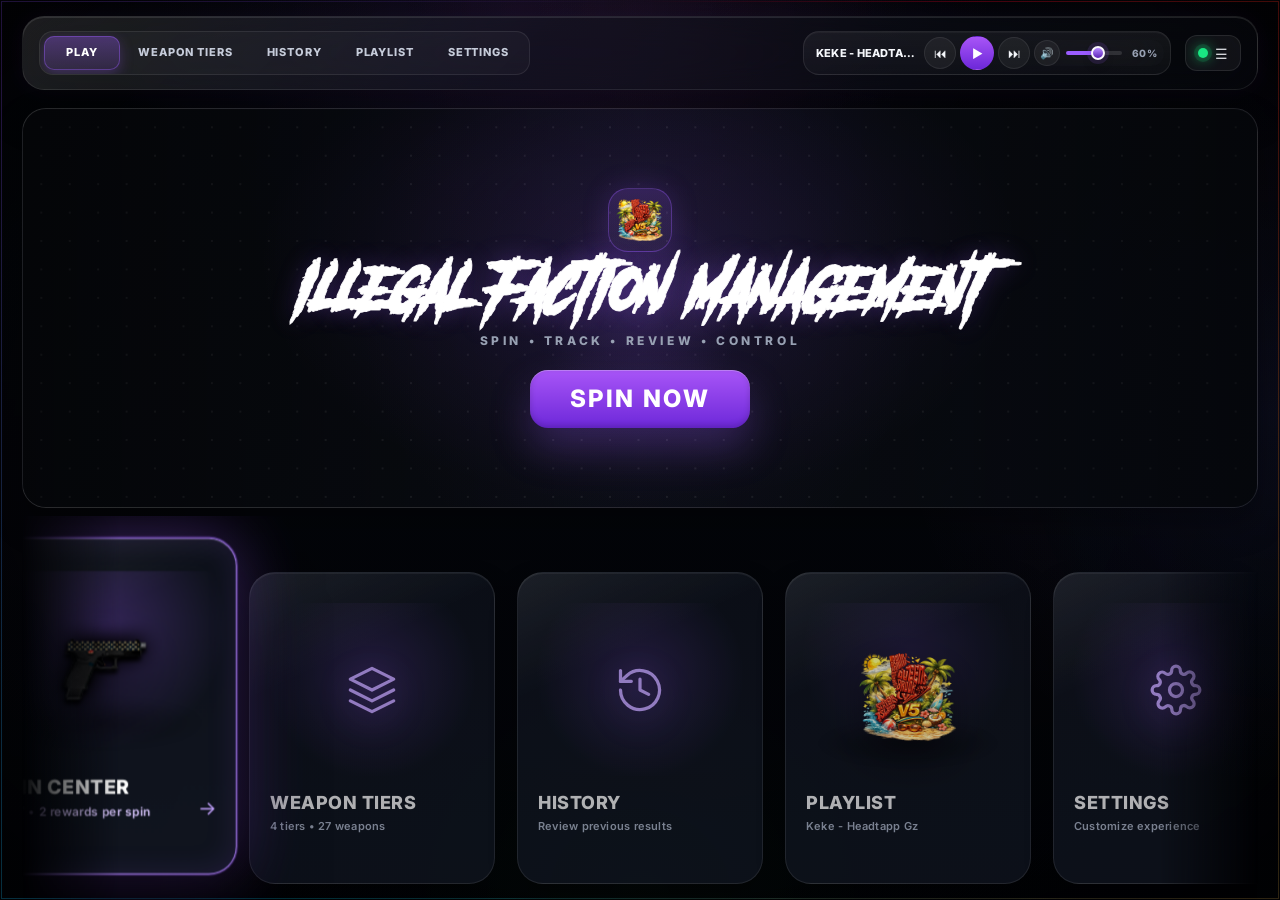
==== index.html @ d720550e "Remove passcode gate and fix spin reel skip App now opens directly to the homepage instead of behind" ====
<!doctype html>
<html lang="en">
<head>
<meta charset="UTF-8">
<meta name="viewport" content="width=device-width, initial-scale=1.0">
<title>Illegal Faction Management</title>
<link rel="preconnect" href="https://fonts.googleapis.com">
<link rel="preconnect" href="https://fonts.gstatic.com" crossorigin>
<link href="https://fonts.googleapis.com/css2?family=Inter:wght@400;500;600;700;800;900&family=Rajdhani:wght@400;600;700;800;900&display=swap" rel="stylesheet">
<link rel="stylesheet" href="./css/main.css">
<link rel="stylesheet" href="./css/animations.css">
<link rel="stylesheet" href="./css/responsive.css">
</head>
<body class="dark">
<video id="bgVideo" class="pageBgVideo" autoplay muted playsinline><source src="Music1.mp4" type="video/mp4"><source src="./mp4/Music1.mp4" type="video/mp4"></video><div class="ambient"></div><div class="cinematicVignette"></div>
<audio id="music" preload="auto"><source src="./mp3/Music1.mp3" type="audio/mpeg"></audio>
<div class="app">
  <main class="main">
    <div class="topbar">
      <nav class="topNav" aria-label="Primary">
        <span class="navIndicator" id="navIndicator" aria-hidden="true"></span>
        <button class="navBtn active" data-view="home">Play</button>
        <button class="navBtn" data-view="tiers">Weapon Tiers</button>
        <button class="navBtn" data-view="history">History</button>
        <button class="navBtn" data-view="playlist">Playlist</button>
        <button class="navBtn" data-view="settings">Settings</button>
      </nav>
      <div class="topRight">
        <div class="musicStack compactPlayer" aria-label="Music controls">
          <span class="trackName" id="trackName" aria-live="polite" title="Current track">Music</span>
          <button class="playerIconBtn" id="prevBtn" type="button" aria-label="Previous track">&#9198;</button>
          <button class="playerIconBtn playerIconBtnMain" id="playBtn" type="button" aria-label="Play or pause music">&#9654;</button>
          <button class="playerIconBtn" id="nextBtn" type="button" aria-label="Next track">&#9197;</button>
          <div class="volumeControl compactVolume">
            <button class="playerIconBtn playerIconBtnSmall" id="muteBtn" type="button" aria-label="Mute audio">&#128266;</button>
            <label class="srOnly" for="volumeSlider">Volume</label>
            <input id="volumeSlider" class="volumeSlider" type="range" min="0" max="100" step="1" value="60" aria-label="Music volume">
            <span class="volumeValue" id="volumeValue">60%</span>
          </div>
        </div>
        <div class="profileMenu" id="profileMenu">
          <button class="profileBtn" id="profileBtn" type="button" aria-haspopup="true" aria-expanded="false" title="Menu">
            <span class="status" aria-hidden="true"></span>
            <span class="profileGlyph" aria-hidden="true">&#9776;</span>
          </button>
          <div class="profilePanel" id="profilePanel" role="menu">
            <button class="profilePanelItem" data-view="settings" type="button" role="menuitem">Settings</button>
            <button class="profilePanelItem" id="aboutBtn" type="button" role="menuitem">About</button>
            <div class="profileVersion">Illegal Faction Management v2.0</div>
          </div>
        </div>
      </div>
    </div>

    <section class="view active" id="homeView">
      <div class="hero homeHero">
        <canvas id="dotCanvas" class="dotCanvas"></canvas><div class="heroShade dotShade"></div>
        <div class="heroSpotlight"></div>
        <div class="heroContent">
          <div class="heroLogo brand"><img src="./Images/TFB Logo.png" alt="Faction"></div>
          <h1 class="heroTitle">Illegal Faction Management</h1>
          <div class="heroSub">Spin • Track • Review • Control</div>
          <div class="heroActions">
            <button class="launchBtn" id="homeSpinBtn" type="button">Spin Now</button>
            <button class="secondaryBtn" id="homeTiersBtn" type="button" hidden>Open Tiers</button>
          </div>
        </div>
      </div>

      <div class="cardGridOuter">
      <div class="cardGrid" id="cardGrid" role="listbox" aria-label="Main sections">
        <button class="homeCard homeCardMain active" data-view="spin" data-nav-id="play" style="--i:0" type="button" role="option" aria-selected="true" aria-current="true" aria-label="Play: Spin Center">
          <div class="homeCardMedia"><img src="./Images/WEAPON_G45AV.png" alt=""></div>
          <div class="homeCardBody"><h3>Spin Center</h3><p id="homeSpinSub">Access your available spins</p><span class="cardArrow" aria-hidden="true">&#8594;</span></div>
        </button>
        <button class="homeCard" data-view="tiers" data-nav-id="weapon-tiers" style="--i:1" type="button" role="option" aria-selected="false" aria-current="false" aria-label="Weapon Tiers">
          <div class="homeCardMedia homeCardIcon"><svg viewBox="0 0 24 24" fill="none" stroke="currentColor" stroke-width="1.5" stroke-linecap="round" stroke-linejoin="round" aria-hidden="true"><polygon points="12 2 2 7 12 12 22 7 12 2"/><polyline points="2 17 12 22 22 17"/><polyline points="2 12 12 17 22 12"/></svg></div>
          <div class="homeCardBody"><h3>Weapon Tiers</h3><p id="homeTiersSub">View available weapon pools</p></div>
        </button>
        <button class="homeCard" data-view="history" data-nav-id="history" style="--i:2" type="button" role="option" aria-selected="false" aria-current="false" aria-label="History">
          <div class="homeCardMedia homeCardIcon"><svg viewBox="0 0 24 24" fill="none" stroke="currentColor" stroke-width="1.5" stroke-linecap="round" stroke-linejoin="round" aria-hidden="true"><path d="M3 12a9 9 0 1 0 3-6.7L3 8"/><path d="M3 3v5h5"/><path d="M12 7v5l4 2"/></svg></div>
          <div class="homeCardBody"><h3>History</h3><p id="homeHistorySub">Review previous results</p></div>
        </button>
        <button class="homeCard" data-view="playlist" data-nav-id="playlist" style="--i:3" type="button" role="option" aria-selected="false" aria-current="false" aria-label="Playlist">
          <div class="homeCardMedia"><img src="./Images/TFB Logo.png" alt=""></div>
          <div class="homeCardBody"><h3>Playlist</h3><p id="homePlaylistSub">Manage soundtrack</p></div>
        </button>
        <button class="homeCard" data-view="settings" data-nav-id="settings" style="--i:4" type="button" role="option" aria-selected="false" aria-current="false" aria-label="Settings">
          <div class="homeCardMedia homeCardIcon"><svg viewBox="0 0 24 24" fill="none" stroke="currentColor" stroke-width="1.5" stroke-linecap="round" stroke-linejoin="round" aria-hidden="true"><circle cx="12" cy="12" r="3"/><path d="M19.4 15a1.65 1.65 0 0 0 .33 1.82l.06.06a2 2 0 1 1-2.83 2.83l-.06-.06a1.65 1.65 0 0 0-1.82-.33 1.65 1.65 0 0 0-1 1.51V21a2 2 0 0 1-4 0v-.09A1.65 1.65 0 0 0 9 19.4a1.65 1.65 0 0 0-1.82.33l-.06.06a2 2 0 1 1-2.83-2.83l.06-.06A1.65 1.65 0 0 0 4.6 15a1.65 1.65 0 0 0-1.51-1H3a2 2 0 0 1 0-4h.09A1.65 1.65 0 0 0 4.6 9a1.65 1.65 0 0 0-.33-1.82l-.06-.06a2 2 0 1 1 2.83-2.83l.06.06A1.65 1.65 0 0 0 9 4.6a1.65 1.65 0 0 0 1-1.51V3a2 2 0 0 1 4 0v.09a1.65 1.65 0 0 0 1 1.51 1.65 1.65 0 0 0 1.82-.33l.06-.06a2 2 0 1 1 2.83 2.83l-.06.06A1.65 1.65 0 0 0 19.4 9a1.65 1.65 0 0 0 1.51 1H21a2 2 0 0 1 0 4h-.09a1.65 1.65 0 0 0-1.51 1z"/></svg></div>
          <div class="homeCardBody"><h3>Settings</h3><p>Customize experience</p></div>
        </button>
      </div>
      </div>

    </section>

    <section class="view" id="tiersView">
      <div class="viewHead">
        <button class="backBtn" data-view="home" type="button">&larr; Home</button>
        <div><h2 class="viewTitle">Weapon Tiers</h2><div class="tiny">Browse every weapon pool and rarity in the faction catalog.</div></div>
      </div>
      <div class="tiersToolbar">
        <div class="tiers" id="tierTabs"><button class="tierTab active" data-tier="test">Test<small>2 Rewards</small></button><button class="tierTab" data-tier="t1">Tier 1<small>4 Rewards</small></button><button class="tierTab" data-tier="t1.5">Tier 1.5<small>5 Rewards</small></button><button class="tierTab" data-tier="t2">Tier 2<small>8 Rewards</small></button></div>
        <div class="spinTypes tiersCategory" id="tiersCategory"><button class="spinType active" data-type="gun"><b>Guns</b></button><button class="spinType" data-type="bullet"><b>Bullets</b></button><button class="spinType" data-type="accessory"><b>Accessories</b></button></div>
      </div>
      <div class="sectionHead"><h2>Possible Drops <span id="poolCount">0 items</span></h2><div class="filters" id="filterChips"><button class="chip active" data-filter="all">All</button><button class="chip" data-filter="common">Common</button><button class="chip" data-filter="uncommon">Uncommon</button><button class="chip" data-filter="rare">Rare</button><button class="chip" data-filter="epic">Epic</button><button class="chip" data-filter="legendary">Legendary</button></div></div>
      <div class="rarityPeek" id="rarityPeek"><div class="rarityPeekInner"><div class="rarityPeekLabel"><span id="rarityPeekTitle">All Visible Items</span><span id="rarityPeekCount">0 matches</span></div><div class="rarityPeekList" id="rarityPeekList"></div></div></div>
      <div class="items" id="items"></div>
    </section>

    <section class="view" id="spinView">
      <div class="viewHead">
        <button class="backBtn" data-view="home" type="button">&larr; Home</button>
        <div><h2 class="viewTitle">Spin Center</h2><div class="tiny">Pick a group, tier, and spin type, then drop.</div></div>
      </div>
      <div class="spinStage">
        <div class="spinStageBackdrop"></div>
        <div class="spinStageInfo">
          <span class="spinStageEyebrow">Spin Center</span>
          <div class="spinStagePills" id="spinStagePills" aria-live="polite"></div>
        </div>
        <button class="launchBtn spinStageBtn" id="dropBtn" type="button">
          <span class="spinStageBtnLabel">START SPIN</span>
          <span class="spinStageBtnCharge" aria-hidden="true"></span>
        </button>
      </div>

      <div class="spinControls">
        <div class="spinControlBlock">
          <div class="fieldLabel">Select Group</div>
          <div class="groupPicker" id="groupPicker">
            <span class="groupPickerIcon" aria-hidden="true">&#9899;</span>
            <input class="groupInput" id="groupInput" placeholder="Type or pick a group" autocomplete="off">
            <div class="groupPickerPanel" id="groupPickerPanel">
              <div class="groupPickerLabel">Recent Groups</div>
              <div class="groupPickerList" id="groupPickerList"></div>
            </div>
          </div>
        </div>
        <div class="spinControlBlock">
          <div class="fieldLabel">Select Tier</div>
          <div class="tierPills"><button class="tierTab active" data-tier="test">Test<small>2 Rewards</small></button><button class="tierTab" data-tier="t1">Tier 1<small>4 Rewards</small></button><button class="tierTab" data-tier="t1.5">Tier 1.5<small>5 Rewards</small></button><button class="tierTab" data-tier="t2">Tier 2<small>8 Rewards</small></button></div>
        </div>
      </div>

      <div class="spinTypes" id="spinTypes">
        <button class="spinType active" data-type="gun"><b>Gun Spins</b><span>Official illegal faction weapon pool for your tier</span><em class="spinTypeAvail" id="availGun">0 items</em></button>
        <button class="spinType" data-type="bullet"><b>Bullet Spins</b><span>Ammo rewards based on tier access</span><em class="spinTypeAvail" id="availBullet">0 items</em></button>
        <button class="spinType" data-type="accessory"><b>Accessory Spin</b><span>Attachments and utility rewards from your tier pool</span><em class="spinTypeAvail" id="availAccessory">0 items</em></button>
      </div>

      <div class="sectionHead"><h2>Possible Drops <span id="poolCountSpin"></span></h2></div>
      <div class="dropsCarousel" id="spinDropsCarousel"></div>

      <details class="advancedPanel">
        <summary>Tier Rules &amp; Appearance</summary>
        <div class="layout spinLayout">
          <div class="panel"><div class="panelTitle"><h3>Tier Rules</h3><span class="tiny" id="ruleTier">TEST</span></div><div class="rules"><div class="rule"><b>Test</b><span>Official test pool • 2 rewards</span></div><div class="rule"><b>Tier 1</b><span>Official Tier 1 pool • 4 rewards</span></div><div class="rule"><b>Tier 1.5</b><span>Tier 1.5 pool • 5 rewards</span></div><div class="rule"><b>Tier 2</b><span>Tier 2 pool + all switches • 8 rewards</span></div></div></div>
          <div class="panel" id="appearancePanel"><div class="panelTitle"><h3>Appearance</h3><span class="tiny" id="themeLabel">DARK</span></div><div class="appearance"><button class="themeBtn" data-theme="light">Light</button><button class="themeBtn" data-theme="dim">Dim</button><button class="themeBtn active" data-theme="dark">Dark</button></div></div>
        </div>
      </details>
      <div class="welcome welcomeFooter"><span>Welcome Back, <b>Faction Management</b></span><span class="script madeByNas">Made By Nas</span></div>
    </section>

    <section class="view" id="historyView">
      <div class="viewHead">
        <button class="backBtn" data-view="home" type="button">&larr; Home</button>
        <div><h2 class="viewTitle">History</h2><div class="tiny">Every saved spin, searchable and exportable.</div></div>
      </div>
      <div class="historyLayout">
        <aside class="historySide">
          <div class="historyTitle">Spin History</div>
          <div class="historyStatRow">
            <div class="historyStat"><b id="statSpins">0</b><span>Spins</span></div>
            <div class="historyStat"><b id="statGroups">0</b><span>Groups</span></div>
            <div class="historyStat"><b id="statEpic">0</b><span>Epic</span></div>
            <div class="historyStat"><b id="statLegendary">0</b><span>Legendary</span></div>
          </div>
          <div class="historyLatest"><span class="tiny">Latest</span><b id="statLatestName">No spins yet</b><span class="statLatestMeta" id="statLatestMeta">Start a spin to see it here</span></div>
          <div class="tiny" style="margin:14px 0 8px">Click a group to see every item they spun.</div>
          <div class="groupList" id="groupList"></div>
          <button class="clear danger" id="clearHistoryBtn" style="margin-top:14px;width:100%">CLEAR ALL HISTORY</button>
        </aside>
        <div class="historyTableBox"><div class="tableTools"><div><h2 id="historyHeading">All Groups</h2><div class="tiny" id="historySub">Every saved spin is stored here.</div></div><button class="danger" id="exportBtn">EXPORT CSV</button></div><div class="tableWrap"><table><thead><tr><th>Time</th><th>Group</th><th>Tier</th><th>Spin Type</th><th>Item Won</th><th>Category</th><th>Rarity</th><th>Actions</th></tr></thead><tbody id="historyRows"></tbody></table></div></div>
      </div>
    </section>

    <section class="view" id="playlistView">
      <div class="viewHead">
        <button class="backBtn" data-view="home" type="button">&larr; Home</button>
        <div><h2 class="viewTitle">Playlist</h2><div class="tiny">Manage the faction soundtrack. Playback continues across every section.</div></div>
      </div>
      <div class="playlistLayout">
        <div class="playlistNowPlaying panel">
          <div class="nowPlayingArt"><img src="./Images/TFB Logo.png" alt="Album art"></div>
          <div class="nowPlayingInfo">
            <span class="tiny">Now Playing</span>
            <h3 id="playlistNowTitle">Music</h3>
            <span class="tiny" id="playlistNowMeta">Track 1 of 12</span>
            <div class="playlistProgress">
              <div class="playlistProgressTrack"><div class="playlistProgressFill" id="playlistProgressFill"></div></div>
              <div class="playlistTimes"><span id="playlistTimeCurrent">0:00</span><span id="playlistTimeTotal">0:00</span></div>
            </div>
            <div class="playlistTransport">
              <button class="soundBtn" id="playlistPrevBtn" type="button">Prev</button>
              <button class="soundBtn playlistBigPlay" id="playlistPlayBtn" type="button">Play</button>
              <button class="soundBtn" id="playlistNextBtn" type="button">Next</button>
              <button class="soundBtn" id="playlistMuteBtn" type="button">Mute</button>
            </div>
          </div>
        </div>
        <div class="playlistTracks panel">
          <div class="panelTitle"><h3>Tracks</h3><span class="tiny">12 songs</span></div>
          <div class="trackList" id="trackList"></div>
        </div>
      </div>
    </section>

    <section class="view" id="settingsView">
      <div class="viewHead">
        <button class="backBtn" data-view="home" type="button">&larr; Home</button>
        <div><h2 class="viewTitle">Settings</h2><div class="tiny">Control audio, visuals, spin behavior, background, history, and admin branding.</div></div>
      </div>
      <div class="settingsLayout">
        <div class="settingsGrid">
          <div class="settingsCard">
            <h3>Appearance</h3>
            <div class="appearance">
              <button class="themeBtn" data-theme="light">Light</button>
              <button class="themeBtn" data-theme="dim">Dim</button>
              <button class="themeBtn active" data-theme="dark">Dark</button>
            </div>
            <div class="settingRow">
              <div class="settingInfo"><b>Background Opacity</b><span>Low / medium / high feel through the page overlay.</span></div>
              <input class="rangeControl" id="setBgOpacity" type="range" min="15" max="80" value="48">
            </div>
            <div class="settingRow">
              <div class="settingInfo"><b>Video Brightness</b><span>Make the background video darker or brighter.</span></div>
              <input class="rangeControl" id="setVideoBrightness" type="range" min="25" max="120" value="82">
            </div>
            <div class="settingRow">
              <div class="settingInfo"><b>Video Blur</b><span>Add or remove blur from the background video.</span></div>
              <input class="rangeControl" id="setVideoBlur" type="range" min="0" max="8" value="0">
            </div>
            <div class="settingRow">
              <div class="settingInfo"><b>Weapon Animation Strength</b><span>Controls the floating item animation intensity.</span></div>
              <input class="rangeControl" id="setFloatStrength" type="range" min="0" max="25" value="12">
            </div>
            <div class="settingRow">
              <div class="settingInfo"><b>Panel Opacity</b><span>Controls the opacity of all UI panels and cards globally.</span></div>
              <input class="rangeControl" id="setPanelOpacity" type="range" min="0" max="100" value="100">
            </div>
            <div class="settingRow">
              <div class="settingInfo"><b>Hide Hero Box Panel</b><span>Removes the big background box behind the Start Spin button.</span></div>
              <label class="toggleSwitch"><input id="setHideHeroPanel" type="checkbox"><span class="toggleKnob"></span></label>
            </div>
            <div class="settingRow">
              <div class="settingInfo"><b>RGB Border Trail</b><span>Toggle the subtle rainbow reflection around the viewport.</span></div>
              <label class="toggleSwitch"><input id="setShowRgbTrail" type="checkbox" checked><span class="toggleKnob"></span></label>
            </div>
          </div>

          <div class="settingsCard">
            <h3>Background</h3>
            <div class="settingRow">
              <div class="settingInfo"><b>Show Background Video</b><span>Hide or show the full page background video.</span></div>
              <label class="toggleSwitch"><input id="setShowBgVideo" type="checkbox" checked><span class="toggleKnob"></span></label>
            </div>
            <div class="settingRow">
              <div class="settingInfo"><b>High Quality Background Video</b><span>Keeps the background video cleaner and less filtered/compressed-looking.</span></div>
              <label class="toggleSwitch"><input id="setHighQualityVideo" type="checkbox" checked><span class="toggleKnob"></span></label>
            </div>
            <div class="settingRow">
              <div class="settingInfo"><b>Show Floating Weapons</b><span>Toggle the floating animation on item visuals.</span></div>
              <label class="toggleSwitch"><input id="setShowFloating" type="checkbox" checked><span class="toggleKnob"></span></label>
            </div>
            <div class="settingRow">
              <div class="settingInfo"><b>Show Particle Effects</b><span>Hide or show the reactive dot canvas.</span></div>
              <label class="toggleSwitch"><input id="setShowParticles" type="checkbox" checked><span class="toggleKnob"></span></label>
            </div>
          </div>

          <div class="settingsCard">
            <h3>Spin Settings</h3>
            <div class="settingsActions">
              <button class="settingBtn spinSpeed active" data-speed="normal">Normal Spin</button>
              <button class="settingBtn spinSpeed" data-speed="fast">Fast Spin</button>
              <button class="settingBtn spinSpeed" data-speed="cinematic">Cinematic Spin</button>
              <button class="settingBtn" id="setSkipAnimations">Skip Animations</button>
            </div>
            <div class="settingRow">
              <div class="settingInfo"><b>Auto Collect Rewards</b><span>Automatically saves drops after a spin.</span></div>
              <label class="toggleSwitch"><input id="setAutoCollect" type="checkbox"><span class="toggleKnob"></span></label>
            </div>
          </div>

          <div class="settingsCard">
            <h3>History</h3>
            <div class="settingsActions">
              <button class="settingBtn" id="settingsExportHistory">Export CSV</button>
              <button class="settingBtn dangerBtn" id="settingsClearHistory">Clear Spin History</button>
              <button class="settingBtn dangerBtn" id="settingsClearLocal">Clear Local Data</button>
              <button class="settingBtn dangerBtn" id="settingsReset">Reset Settings</button>
            </div>
          </div>

          <div class="settingsCard">
            <h3>Notifications</h3>
            <div class="settingRow">
              <div class="settingInfo"><b>Winner Popups</b><span>Show drops won result popup.</span></div>
              <label class="toggleSwitch"><input id="setWinnerPopups" type="checkbox" checked><span class="toggleKnob"></span></label>
            </div>
            <div class="settingRow">
              <div class="settingInfo"><b>Confetti Effects</b><span>Show confetti when saving drops.</span></div>
              <label class="toggleSwitch"><input id="setConfetti" type="checkbox" checked><span class="toggleKnob"></span></label>
            </div>
            <div class="settingRow">
              <div class="settingInfo"><b>Legendary Reward Alert</b><span>Special alert when legendary items drop.</span></div>
              <label class="toggleSwitch"><input id="setLegendaryAlert" type="checkbox" checked><span class="toggleKnob"></span></label>
            </div>
            <div class="settingRow">
              <div class="settingInfo"><b>Sound Alerts</b><span>Allow alert sounds placeholder.</span></div>
              <label class="toggleSwitch"><input id="setSoundAlerts" type="checkbox" checked><span class="toggleKnob"></span></label>
            </div>
          </div>

          <div class="settingsCard">
            <h3>Admin</h3>
            <div class="settingsStack">
              <input class="settingsInput" id="setManagerName" placeholder="Manager name" value="Faction Management">
              <input class="settingsInput" id="setMadeByText" placeholder="Made by text" value="Made By Nas">
              <input class="settingsInput" id="setLogoUrl" placeholder="Custom logo image URL">
              <input class="settingsInput" id="setBgVideoUrl" placeholder="Custom background video URL">
              <button class="settingBtn" id="applyAdminSettings">Apply Admin Changes</button>
              <button class="settingBtn" id="exitCustomVideoBtn">Exit Custom Video</button>
              <div class="mediaStatus" id="mediaStatus"></div>
            </div>
          </div>

          <div class="settingsCard">
            <h3>Live Preview</h3>
            <div class="versionBox">
              ━━━━━━━━━━━━━━━━━━<br>
              ILLEGAL FACTION SPINS v2.0<br>
              <span id="previewMadeBy">Made By Nas</span><br>
              ━━━━━━━━━━━━━━━━━━
            </div>
          </div>
        </div>
      </div>
    </section>
  </main>
</div>
<canvas id="confettiCanvas"></canvas>
<div class="modal" id="spinModal"><div class="spinBox"><div class="modalTop"><div><h2>Rolling Drop</h2><div class="tiny" id="rollText">ROLL 1 OF 2</div></div><div class="spinModalActions"><button class="close" id="skipSpinBtn" type="button">Skip</button><button class="close" id="closeSpin">Close</button></div></div><div class="reel"><div class="line"></div><div class="track" id="track"></div></div></div></div>
<div class="modal" id="resultModal"><div class="resultBox"><div class="modalTop"><h2>Drops Won</h2><button class="close" id="closeResult">Close</button></div><div class="resultGrid" id="results"></div><button class="collect" id="collectBtn">COLLECT ALL + SAVE HISTORY</button></div></div>

<div class="modal confirmModal" id="confirmModal" aria-hidden="true">
  <div class="confirmBox" role="dialog" aria-modal="true" aria-labelledby="confirmTitle" aria-describedby="confirmMessage">
    <div class="confirmGlow"></div>
    <div class="confirmHeader">
      <div class="confirmEyebrow" id="confirmEyebrow">Confirmation</div>
      <button class="close confirmClose" id="confirmClose" type="button" aria-label="Close confirmation">Close</button>
    </div>
    <h2 id="confirmTitle">Confirm action</h2>
    <p id="confirmMessage">This change will be applied immediately.</p>
    <div class="confirmMeta" id="confirmMeta"></div>
    <div class="confirmActions">
      <button class="confirmBtn ghost" id="confirmCancel" type="button">Cancel</button>
      <button class="confirmBtn danger" id="confirmAccept" type="button">Confirm</button>
    </div>
  </div>
</div>
<script src="./js/data.js"></script>
<script src="./js/app.js"></script>
<script src="./js/spinner.js"></script>
<script src="./js/history.js"></script>
<script src="./js/playlist.js"></script>
<script src="./js/navigation.js"></script>
<script src="./js/settings.js"></script>
<script>
initSettingsPanel();
setTrack(state.trackIndex,{autoplay:false,resetTime:true});
setMuteButton();
render();fillReel(reelItems(ITEMS,ITEMS[0]));
updateHomeStats();
updatePlaylistView();
</script>
</body>
</html>
---- css/main.css ----
@font-face{font-family:AnotherDanger;src:url("../Another Danger Slanted - Demo.otf") format("opentype");font-display:swap}
@font-face{font-family:BrotherSignature;src:url("../Brother Signature.otf") format("opentype");font-display:swap}

:root{
  --bg:#06080d;
  --bg2:#0c1119;
  --panelRgb:15,19,29;
  --panel2Rgb:19,24,36;
  --line:rgba(255,255,255,.085);
  --lineStrong:rgba(255,255,255,.14);
  --red:#9b5cff;
  --red2:#6d28d9;
  --redSoft:rgba(155,92,255,.16);
  --green:#19e682;
  --danger:#e8000d;
  --danger2:#a8000a;
  --text:#f5f7fb;
  --muted:#98a1b3;
  --panelOpacity:1;
  --rgbTrailOpacity:.34;
  --shadow-lg:0 22px 48px rgba(0,0,0,.34);
  --shadow-md:0 14px 30px rgba(0,0,0,.24);
  --shadow-sm:0 8px 18px rgba(0,0,0,.18);
  --radius-xl:24px;
  --radius-lg:18px;
  --radius-md:14px;
  --radius-sm:11px;
  --ease-ui:cubic-bezier(.2,.8,.2,1);
  --floatAmt:12px;
  --headerH:74px;
  --railW:94px;
}
body.light{
  --bg:#eef2f8;
  --bg2:#dde5f0;
  --panelRgb:255,255,255;
  --panel2Rgb:245,247,252;
  --line:rgba(17,24,39,.10);
  --lineStrong:rgba(17,24,39,.16);
  --text:#141821;
  --muted:#657086;
  --shadow-lg:0 18px 36px rgba(10,25,41,.12);
  --shadow-md:0 12px 24px rgba(10,25,41,.10);
  --shadow-sm:0 6px 14px rgba(10,25,41,.08);
}
body.dim{
  --bg:#0e1117;
  --bg2:#161b25;
  --panelRgb:24,28,39;
  --panel2Rgb:32,37,50;
  --line:rgba(255,255,255,.09);
  --lineStrong:rgba(255,255,255,.16);
  --text:#edf1f9;
  --muted:#adb5c8;
}
*{box-sizing:border-box;margin:0;padding:0}
html{scroll-behavior:smooth}
body{
  min-height:100vh;
  background:
    radial-gradient(circle at top, rgba(155,92,255,.10), transparent 32%),
    linear-gradient(180deg, rgba(7,10,17,.10), rgba(2,4,8,.55)),
    var(--bg);
  color:var(--text);
  font-family:Inter, Rajdhani, Arial, sans-serif;
  overflow:hidden;
  letter-spacing:.02em;
  text-rendering:optimizeLegibility;
  -webkit-font-smoothing:antialiased;
  -moz-osx-font-smoothing:grayscale;
}
body.modalLocked{overflow:hidden}
button,input,select,textarea{font:inherit;color:inherit}
button{border:0;background:none}
img{display:block;max-width:100%}
a{text-decoration:none;color:inherit}
::selection{background:rgba(155,92,255,.22)}
.srOnly{position:absolute!important;width:1px!important;height:1px!important;padding:0!important;margin:-1px!important;overflow:hidden!important;clip:rect(0 0 0 0)!important;white-space:nowrap!important;border:0!important}

.pageBgVideo{
  position:fixed;inset:0;width:100vw;height:100vh;object-fit:cover;z-index:-4;
  filter:brightness(.8) saturate(1.06) contrast(1.04);
  pointer-events:none;backface-visibility:hidden;transform:translateZ(0);
  image-rendering:auto;
}
body.hqBgVideo .pageBgVideo{
  filter:brightness(1) contrast(1.04) saturate(1.06)!important;
  transform:none!important;
  image-rendering:auto!important;
}
.ambient{
  position:fixed;inset:0;z-index:-3;pointer-events:none;
  background:
    radial-gradient(circle at 22% 0%, rgba(155,92,255,.12), transparent 28%),
    radial-gradient(circle at 100% 28%, rgba(155,92,255,.08), transparent 24%),
    linear-gradient(180deg, rgba(5,6,10,.34), rgba(1,3,8,.56));
}
body.light .ambient{background:linear-gradient(180deg, rgba(245,248,252,.60), rgba(232,236,244,.88))}

body::before,body::after{
  content:"";position:fixed;inset:0;pointer-events:none;z-index:-2;opacity:var(--rgbTrailOpacity);transition:opacity .22s ease;
}
body::before{
  inset:1px;padding:1px;
  background:conic-gradient(from 0deg, rgba(255,0,40,0) 0deg, rgba(255,0,40,.78) 36deg, rgba(255,119,0,.72) 90deg, rgba(0,220,255,.70) 220deg, rgba(145,78,255,.68) 300deg, rgba(255,0,40,0) 360deg);
  mask:linear-gradient(#000 0 0) content-box, linear-gradient(#000 0 0);
  -webkit-mask:linear-gradient(#000 0 0) content-box, linear-gradient(#000 0 0);
  mask-composite:exclude;-webkit-mask-composite:xor;
  animation:rgbOrbit 8.4s linear infinite;
}
body::after{
  background:
    radial-gradient(circle at 50% 0%, rgba(255,64,64,.08), transparent 24%),
    radial-gradient(circle at 100% 50%, rgba(0,190,255,.06), transparent 22%),
    radial-gradient(circle at 50% 100%, rgba(110,255,90,.05), transparent 24%);
}
body.hideRgbTrail::before,body.hideRgbTrail::after{opacity:0}

.app{
  min-height:100vh;
  display:grid;
  grid-template-columns:var(--railW) minmax(0,1fr);
}
.rail{
  position:sticky;top:0;height:100vh;
  display:flex;flex-direction:column;align-items:center;gap:14px;
  padding:18px 12px;
  background:linear-gradient(180deg, rgba(7,11,18,.90), rgba(10,13,20,.74));
  border-right:1px solid rgba(255,255,255,.05);
  backdrop-filter:blur(18px);
}
body.light .rail{background:linear-gradient(180deg, rgba(255,255,255,.82), rgba(248,250,255,.92))}
.brand{
  width:62px;height:62px;border-radius:20px;display:grid;place-items:center;flex:0 0 auto;
  background:linear-gradient(180deg, rgba(255,255,255,.08), rgba(255,255,255,.02));
  border:1px solid rgba(155,92,255,.42);
  box-shadow:0 0 0 1px rgba(255,255,255,.05) inset, 0 14px 24px rgba(0,0,0,.20), 0 0 28px rgba(155,92,255,.14);
}
.brand img{width:88%;height:88%;object-fit:contain}
.spacer{flex:1}
.navBtn{
  width:62px;min-height:62px;padding:8px 6px;border-radius:18px;
  display:flex;flex-direction:column;align-items:center;justify-content:center;gap:5px;
  border:1px solid transparent;
  color:#c6ccda;font-size:10px;font-weight:800;line-height:1.05;text-transform:uppercase;letter-spacing:.08em;
  cursor:pointer;transition:transform .18s var(--ease-ui), background .18s var(--ease-ui), border-color .18s var(--ease-ui), color .18s var(--ease-ui), box-shadow .18s var(--ease-ui);
}
.navBtn .ico{font-size:20px;line-height:1}
.navBtn:hover,.navBtn.active{
  color:#fff;
  border-color:rgba(155,92,255,.38);
  background:linear-gradient(180deg, rgba(155,92,255,.22), rgba(255,255,255,.04));
  box-shadow:0 10px 20px rgba(0,0,0,.22), 0 0 18px rgba(155,92,255,.14);
  transform:translateY(-1px);
}
body.light .navBtn{color:#4a5267}
body.light .navBtn:hover,body.light .navBtn.active{color:#171b24}

.main{
  height:100vh;overflow:auto;padding:18px 18px 26px;
}
.view{display:none}
.view.active{display:block;animation:viewIn .26s var(--ease-ui)}
.view.fadeOut{display:block;animation:viewOut .18s ease both}

.topbar{
  min-height:var(--headerH);
  display:flex;align-items:center;justify-content:space-between;gap:18px;
  margin-bottom:18px;padding:14px 18px;
  border-radius:22px;
  background:linear-gradient(180deg, rgba(var(--panelRgb), calc(.88 * var(--panelOpacity))), rgba(var(--panel2Rgb), calc(.80 * var(--panelOpacity))));
  border:1px solid var(--line);
  box-shadow:var(--shadow-md);
  backdrop-filter:blur(18px);
}
.topLeft,.topRight{display:flex;align-items:center;gap:14px;min-width:0}
.topRight{margin-left:auto;justify-content:flex-end}
.status{
  width:10px;height:10px;border-radius:50%;background:var(--green);
  box-shadow:0 0 0 4px rgba(25,230,130,.14), 0 0 14px var(--green);
}
.tiny{
  font-size:12px;font-weight:700;color:var(--muted);letter-spacing:.07em;text-transform:uppercase;
}
.appTitle{
  display:inline-block;position:relative;
  padding:0 6px 1px 0;
  font-family:AnotherDanger, Rajdhani, sans-serif;
  font-size:28px;line-height:.95;letter-spacing:.04em;text-transform:uppercase;
  color:#a855f7;
  -webkit-text-stroke:1.05px rgba(255,255,255,.96);
  text-shadow:0 1px 0 rgba(255,255,255,.45), 0 0 16px rgba(155,92,255,.18), 0 0 26px rgba(155,92,255,.10);
  white-space:nowrap;
}
.manager{
  display:inline-flex;align-items:center;gap:8px;white-space:nowrap;
  font-size:12px;font-weight:800;color:var(--muted);text-transform:uppercase;letter-spacing:.08em;
}
.manager .status{width:8px;height:8px}

.musicStack.compactPlayer{
  display:flex;align-items:center;gap:8px;flex-wrap:nowrap;white-space:nowrap;min-width:0;
  padding:6px 8px;border-radius:16px;border:1px solid var(--line);
  background:linear-gradient(180deg, rgba(255,255,255,.06), rgba(255,255,255,.03));
  box-shadow:inset 0 1px 0 rgba(255,255,255,.04);
}
.trackBadge{
  display:flex;align-items:center;gap:8px;min-width:0;max-width:190px;
  height:36px;padding:0 12px;border-radius:12px;
  background:rgba(0,0,0,.20);border:1px solid rgba(255,255,255,.06);
}
.trackIcon{color:#c4a3ff;font-size:14px;line-height:1}
.trackName{
  min-width:0;overflow:hidden;text-overflow:ellipsis;white-space:nowrap;
  font-size:12px;font-weight:800;letter-spacing:.06em;text-transform:uppercase;
}
.soundBtn{
  display:inline-flex;align-items:center;justify-content:center;
  height:36px;min-width:42px;padding:0 12px;border-radius:11px;
  border:1px solid rgba(255,255,255,.08);
  background:linear-gradient(180deg, rgba(255,255,255,.065), rgba(255,255,255,.03));
  color:var(--text);font-size:11px;font-weight:800;letter-spacing:.08em;text-transform:uppercase;
  cursor:pointer;box-shadow:var(--shadow-sm);
  transition:transform .18s var(--ease-ui), border-color .18s var(--ease-ui), background .18s var(--ease-ui), box-shadow .18s var(--ease-ui), color .18s var(--ease-ui);
}
.soundBtn:hover,.soundBtn:focus-visible{
  border-color:rgba(155,92,255,.42);
  background:linear-gradient(180deg, rgba(155,92,255,.14), rgba(255,255,255,.04));
  box-shadow:0 12px 22px rgba(0,0,0,.20), 0 0 18px rgba(155,92,255,.10);
  transform:translateY(-1px);
}
.soundBtn:active{transform:translateY(0) scale(.985)}
.volumeControl.compactVolume{
  display:flex;align-items:center;gap:8px;min-width:0;
  height:36px;padding:0 10px;border-radius:12px;
  border:1px solid rgba(255,255,255,.08);
  background:rgba(0,0,0,.18);
}
.volumeSlider{
  appearance:none;-webkit-appearance:none;width:138px;height:4px;flex:0 0 auto;
  border-radius:999px;outline:none;cursor:pointer;
  background:linear-gradient(90deg, var(--red) 0%, var(--red) var(--volumeProgress,60%), rgba(255,255,255,.12) var(--volumeProgress,60%), rgba(255,255,255,.12) 100%);
  transition:filter .18s var(--ease-ui), transform .18s var(--ease-ui);
}
.volumeSlider:hover{filter:brightness(1.1)}
.volumeSlider:focus-visible{box-shadow:0 0 0 4px rgba(155,92,255,.18)}
.volumeSlider:active{transform:scaleY(1.15)}
.volumeSlider::-webkit-slider-thumb{
  -webkit-appearance:none;appearance:none;width:14px;height:14px;border-radius:50%;
  background:linear-gradient(180deg,#b78cff,#5b21b6);
  border:2px solid rgba(255,255,255,.96);
  box-shadow:0 0 0 4px rgba(155,92,255,.14), 0 5px 10px rgba(0,0,0,.24);
}
.volumeSlider::-moz-range-thumb{
  width:14px;height:14px;border-radius:50%;
  background:linear-gradient(180deg,#b78cff,#5b21b6);
  border:2px solid rgba(255,255,255,.96);
  box-shadow:0 0 0 4px rgba(155,92,255,.14), 0 5px 10px rgba(0,0,0,.24);
}
.volumeSlider::-moz-range-track{height:4px;border:none;background:transparent}
.volumeValue{
  min-width:38px;text-align:right;
  font-size:11px;font-weight:800;letter-spacing:.08em;text-transform:uppercase;color:var(--muted);
}

.layout{
  min-height:calc(100vh - var(--headerH) - 54px);
  display:grid;grid-template-columns:minmax(0,1.06fr) minmax(320px,.42fr);gap:18px;
}
.leftPane,.rightPane{min-width:0}
.rightPane{display:flex;flex-direction:column;gap:16px}

.welcome{
  display:flex;align-items:center;justify-content:space-between;gap:12px;
  min-height:42px;margin-bottom:12px;
  font-size:20px;font-weight:600;letter-spacing:.01em;
}
.welcome b{font-weight:900}
.script{font-family:BrotherSignature;font-size:24px;color:#fff;opacity:.92;text-shadow:0 0 18px rgba(155,92,255,.18)}

.hero,.setup,.panel,.historySide,.historyTableBox,.settingsHero,.settingsCard,.spinBox,.resultBox,.rarityPeekInner,.card{
  background:linear-gradient(180deg, rgba(var(--panelRgb), calc(.90 * var(--panelOpacity))), rgba(var(--panel2Rgb), calc(.82 * var(--panelOpacity))));
  border:1px solid var(--line);
  box-shadow:var(--shadow-md);
  backdrop-filter:blur(18px);
}
.hero{
  position:relative;height:360px;border-radius:var(--radius-xl);overflow:hidden;
}
.dotCanvas{position:absolute;inset:0;width:100%;height:100%;z-index:0;background:radial-gradient(circle at 50% 50%, rgba(155,92,255,.06), transparent 44%), linear-gradient(135deg, rgba(7,10,17,.88), rgba(13,18,28,.78))}
.dotShade,.heroShade{
  position:absolute;inset:0;z-index:1;
  background:
    radial-gradient(circle at var(--mx,50%) var(--my,50%), rgba(155,92,255,.13), transparent 16%),
    linear-gradient(90deg, rgba(0,0,0,.56), rgba(0,0,0,.18) 50%, rgba(0,0,0,.56));
}
.centerLaunch{
  position:absolute;left:50%;top:50%;transform:translate(-50%,-50%);z-index:2;width:min(360px,76%);
}
.launchBtn{
  width:100%;height:72px;border-radius:18px;
  background:linear-gradient(180deg,#a855f7,#6d28d9);
  color:#fff;font-family:Inter, "SF Pro Display", system-ui, sans-serif;font-weight:800;font-size:32px;letter-spacing:.10em;text-transform:uppercase;
  box-shadow:0 20px 44px rgba(155,92,255,.28), inset 0 1px 0 rgba(255,255,255,.24);
  cursor:pointer;transition:transform .18s var(--ease-ui), filter .18s var(--ease-ui), box-shadow .18s var(--ease-ui);
}
.launchBtn:hover{transform:translateY(-2px);filter:brightness(1.04);box-shadow:0 24px 54px rgba(155,92,255,.32), inset 0 1px 0 rgba(255,255,255,.22)}

.setup{
  margin-top:16px;padding:18px;border-radius:var(--radius-lg);
  display:grid;grid-template-columns:minmax(280px,.7fr) minmax(0,1fr);gap:18px;align-items:center;
}
.setupBlock{display:flex;align-items:center;gap:14px;min-width:0}
.setupIcon{
  width:54px;height:54px;border-radius:16px;flex:0 0 auto;display:grid;place-items:center;overflow:hidden;
  background:linear-gradient(180deg, rgba(155,92,255,.16), rgba(255,255,255,.04));
  border:1px solid rgba(155,92,255,.26);
}
.setupIcon img{width:82%;height:82%;object-fit:contain}
.fieldLabel,.panelTitle h3,.sectionHead h2,.historyTitle,.settingsTitle,.settingsCard h3,.tableTools h2{
  text-transform:uppercase;letter-spacing:.08em;
}
.fieldLabel{margin-bottom:8px;font-size:12px;font-weight:800;color:var(--muted)}
.groupInput,.settingsInput{
  width:100%;height:50px;padding:0 14px;
  border-radius:14px;border:1px solid var(--lineStrong);
  background:rgba(0,0,0,.18);outline:none;
  font-size:15px;font-weight:700;
  transition:border-color .18s var(--ease-ui), box-shadow .18s var(--ease-ui), background .18s var(--ease-ui);
}
.groupInput{max-width:290px}
.groupInput:focus,.settingsInput:focus{
  border-color:rgba(155,92,255,.42);
  box-shadow:0 0 0 4px rgba(155,92,255,.10);
  background:rgba(0,0,0,.24);
}
.tiers{display:grid;grid-template-columns:repeat(4,minmax(0,1fr));gap:10px}
.tierTab,.themeBtn,.chip,.settingBtn{
  border-radius:14px;border:1px solid rgba(255,255,255,.08);
  background:linear-gradient(180deg, rgba(255,255,255,.055), rgba(255,255,255,.03));
  color:var(--text);cursor:pointer;
  transition:transform .18s var(--ease-ui), border-color .18s var(--ease-ui), background .18s var(--ease-ui), box-shadow .18s var(--ease-ui), color .18s var(--ease-ui);
}
.tierTab{
  min-height:72px;padding:12px 10px;text-align:left;
  font-size:14px;font-weight:800;text-transform:uppercase;letter-spacing:.08em;
}
.tierTab small{display:block;margin-top:6px;font-size:11px;color:var(--muted);letter-spacing:.06em}
.tierTab:hover,.tierTab.active,.themeBtn:hover,.themeBtn.active,.chip:hover,.chip.active,.settingBtn:hover,.settingBtn.active,.spinType:hover,.spinType.active{
  border-color:rgba(155,92,255,.38);
  background:linear-gradient(180deg, rgba(155,92,255,.16), rgba(255,255,255,.04));
  box-shadow:0 12px 22px rgba(0,0,0,.18), 0 0 18px rgba(155,92,255,.10);
  transform:translateY(-1px);
}
.sectionHead{
  display:flex;align-items:flex-end;justify-content:space-between;gap:16px;
  padding:18px 2px 10px;
}
.sectionHead h2{font-size:18px;display:flex;align-items:center;gap:10px}
#poolCount{font-size:12px;color:var(--muted);font-weight:700;text-transform:uppercase;letter-spacing:.08em}
.filters{display:flex;gap:8px;flex-wrap:wrap;justify-content:flex-end}
.chip{
  min-height:38px;padding:0 12px;font-size:11px;font-weight:800;text-transform:uppercase;letter-spacing:.08em;
}
.rarityPeek{
  overflow:hidden;max-height:0;opacity:0;transform:translateY(-10px);
  transition:max-height .28s var(--ease-ui), opacity .20s ease, transform .20s ease;
}
.rarityPeek.open{max-height:420px;opacity:1;transform:none}
.rarityPeekInner{padding:14px;border-radius:var(--radius-lg)}
.rarityPeekLabel{
  display:flex;align-items:center;justify-content:space-between;gap:10px;margin-bottom:12px;
  font-size:12px;font-weight:800;color:var(--muted);text-transform:uppercase;letter-spacing:.08em;
}
.rarityPeekList{
  display:grid;grid-template-columns:repeat(auto-fill,minmax(190px,1fr));gap:10px;
  max-height:310px;overflow:auto;padding-right:2px;
}
.rarityPeekCard{
  display:grid;grid-template-columns:54px 1fr;align-items:center;gap:12px;
  min-height:70px;padding:10px 12px;border-radius:14px;border:1px solid var(--line);
  background:rgba(255,255,255,.04);
}
.rarityPeekCard .imgShell,.rarityPeekCard img,.rarityPeekCard .emoji{width:48px;height:48px;display:grid;place-items:center}
.rarityPeekCard img{object-fit:contain}
.rarityPeekText{min-width:0}
.rarityPeekText strong{
  display:block;overflow:hidden;text-overflow:ellipsis;white-space:nowrap;
  font-size:14px;font-weight:800;text-transform:uppercase
}
.rarityPeekText span{
  display:block;overflow:hidden;text-overflow:ellipsis;white-space:nowrap;
  margin-top:4px;font-size:11px;font-weight:700;color:var(--muted);text-transform:uppercase;letter-spacing:.07em;
}
.peekDiamond,.rarityPeekText .peekDiamond,.cardInfo .peekDiamond{display:none!important}

.items{
  display:grid;grid-template-columns:repeat(2,minmax(0,1fr));gap:14px;
}
.items.loading{opacity:.55;filter:blur(2px)}
.items.poolReveal .card{animation:cardIn .32s var(--ease-ui) both}
.card{
  position:relative;display:grid;grid-template-columns:132px 1fr;min-height:144px;
  border-radius:18px;overflow:hidden;
  transition:transform .18s var(--ease-ui), border-color .18s var(--ease-ui), box-shadow .18s var(--ease-ui);
}
.card::before{
  content:"";position:absolute;inset:0;
  background:radial-gradient(circle at 0% 50%, rgba(155,92,255,.14), transparent 36%);
  pointer-events:none;
}
.card:hover{
  transform:translateY(-3px);
  border-color:rgba(155,92,255,.34);
  box-shadow:0 18px 36px rgba(0,0,0,.26), 0 0 18px rgba(155,92,255,.12);
}
.thumb{
  display:grid;place-items:center;position:relative;padding:14px;
  background:linear-gradient(135deg, rgba(155,92,255,.08), rgba(255,255,255,.01));
}
.imgShell{display:inline-grid;place-items:center}
.thumb .imgShell{width:112px;height:96px}
.thumb img,.thumb .emoji{width:100%;height:100%;object-fit:contain}
.itemImg,.weaponFloat,.miniImg,.resultCard img,.reelItem img,.rarityPeekCard img{
  opacity:0;transform:translateY(6px);transition:opacity .22s ease, transform .22s ease;
}
.imgReady{opacity:1!important}
.thumb .emoji,.reelItem .emoji,.resultCard .emoji,.rarityPeekCard .emoji,.imgFallback{
  font-size:52px;display:grid;place-items:center;color:var(--text)
}
.weaponFloat{
  animation:weaponFloat var(--floatDuration,5.6s) ease-in-out infinite;
  animation-delay:var(--floatDelay,0s);
}
.cardInfo{
  padding:18px 16px 16px;display:flex;flex-direction:column;justify-content:center;min-width:0;
}
.itemName{
  font-size:22px;font-weight:900;line-height:.96;text-transform:uppercase;letter-spacing:.02em;
}
.itemCat{
  margin-top:7px;font-size:11px;font-weight:700;color:var(--muted);
  text-transform:uppercase;letter-spacing:.09em;
}
.badges{display:flex;gap:7px;flex-wrap:wrap;margin-top:12px}
.badge{
  display:inline-flex;align-items:center;justify-content:center;
  min-height:25px;padding:0 9px;border-radius:999px;
  border:1px solid rgba(255,255,255,.12);background:rgba(255,255,255,.05);
  font-size:10px;font-weight:800;letter-spacing:.08em;text-transform:uppercase;
}
.common{border-color:#8b93a4!important;color:#d4dae5}
.uncommon{border-color:#19e882!important;color:#19e882}
.rare{border-color:#468dff!important;color:#76a8ff}
.epic{border-color:#b35dff!important;color:#d3a1ff}
.legendary{border-color:#ff2738!important;color:#ffd458;box-shadow:0 0 14px rgba(232,0,13,.18)}

.panel,.historySide,.historyTableBox,.settingsCard{border-radius:var(--radius-lg);padding:18px}
.panelTitle,.tableTools{
  display:flex;align-items:center;justify-content:space-between;gap:12px;margin-bottom:14px;
}
.panelTitle h3,.settingsCard h3{font-size:17px}
.online{font-size:11px;font-weight:800;letter-spacing:.08em;color:var(--green);text-transform:uppercase}
.spinTypes,.rules{display:grid;gap:10px}
.spinType{
  min-height:84px;padding:14px;border-radius:16px;text-align:left;
  border:1px solid rgba(255,255,255,.08);
  background:linear-gradient(180deg, rgba(255,255,255,.055), rgba(255,255,255,.03));
  cursor:pointer;
  transition:transform .18s var(--ease-ui), border-color .18s var(--ease-ui), background .18s var(--ease-ui), box-shadow .18s var(--ease-ui);
}
.spinType b{
  display:block;font-family:Inter, "SF Pro Display", system-ui, sans-serif;font-weight:800;
  font-size:19px;letter-spacing:.05em;text-transform:uppercase;line-height:1.02;
}
.spinType span{
  display:block;margin-top:8px;
  font-size:11px;font-weight:700;color:var(--muted);line-height:1.45;text-transform:uppercase;letter-spacing:.08em;
}
.rule{
  display:grid;grid-template-columns:auto 1fr;gap:12px;align-items:start;
  padding:11px 12px;border-radius:14px;background:rgba(255,255,255,.05);
}
.rule b{font-size:13px}
.rule span{font-size:12px;color:var(--muted);font-weight:700;line-height:1.45}
.appearance{display:grid;grid-template-columns:repeat(3,minmax(0,1fr));gap:10px}
.themeBtn{height:46px;font-size:11px;font-weight:800;text-transform:uppercase;letter-spacing:.08em}

.settingsLayout{display:grid;gap:16px}
.settingsHero{
  padding:22px;border-radius:var(--radius-xl);
  background:linear-gradient(135deg, rgba(155,92,255,.18), rgba(var(--panelRgb), calc(.86 * var(--panelOpacity))) 42%, rgba(var(--panel2Rgb), calc(.84 * var(--panelOpacity))) 100%);
}
.settingsTitle{
  font-family:Inter, "SF Pro Display", system-ui, sans-serif;font-weight:800;font-size:34px;line-height:1;letter-spacing:.08em;
}
.settingsSub{
  margin-top:8px;max-width:760px;font-size:12px;font-weight:700;color:#d6dce8;text-transform:uppercase;letter-spacing:.09em;
}
.settingsGrid{display:grid;grid-template-columns:repeat(2,minmax(0,1fr));gap:16px}
.settingRow{
  display:grid;grid-template-columns:1fr auto;gap:14px;align-items:center;
  padding:12px 0;border-bottom:1px solid rgba(255,255,255,.07);
}
.settingRow:last-child{border-bottom:0}
.settingInfo b{
  display:block;font-size:13px;font-weight:800;text-transform:uppercase;letter-spacing:.08em;
}
.settingInfo span{
  display:block;margin-top:4px;font-size:12px;font-weight:600;color:var(--muted);line-height:1.45;
}
.rangeControl{
  width:180px;height:4px;appearance:none;-webkit-appearance:none;background:rgba(255,255,255,.14);border-radius:999px;outline:none;
}
.rangeControl::-webkit-slider-thumb{
  -webkit-appearance:none;appearance:none;width:14px;height:14px;border-radius:50%;background:var(--red);border:2px solid rgba(255,255,255,.95);
}
.rangeControl::-moz-range-thumb{
  width:14px;height:14px;border-radius:50%;background:var(--red);border:2px solid rgba(255,255,255,.95);
}
.settingsStack{display:grid;gap:10px}
.settingsActions{display:grid;grid-template-columns:repeat(2,minmax(0,1fr));gap:10px}
.settingBtn{min-height:44px;padding:0 12px;font-size:11px;font-weight:800;text-transform:uppercase;letter-spacing:.08em}
.dangerBtn,.danger,.confirmBtn.danger{
  color:#fff;background:linear-gradient(180deg, rgba(255,46,59,.94), rgba(145,0,8,.92))!important;
  border-color:rgba(232,0,13,.44)!important;
}
.toggleSwitch{position:relative;width:56px;height:30px;flex:0 0 auto}
.toggleSwitch input{display:none}
.toggleKnob{
  position:absolute;inset:0;border-radius:999px;
  background:rgba(255,255,255,.12);border:1px solid rgba(255,255,255,.10);
  cursor:pointer;transition:.18s var(--ease-ui);
}
.toggleKnob::before{
  content:"";position:absolute;left:4px;top:3px;width:22px;height:22px;border-radius:50%;
  background:#fff;box-shadow:0 4px 10px rgba(0,0,0,.24);transition:.18s var(--ease-ui);
}
.toggleSwitch input:checked + .toggleKnob{
  background:rgba(155,92,255,.72);border-color:rgba(155,92,255,.86);
  box-shadow:0 0 18px rgba(155,92,255,.18);
}
.toggleSwitch input:checked + .toggleKnob::before{transform:translateX(25px)}
.versionBox{
  border-radius:16px;padding:18px;text-align:center;
  border:1px dashed rgba(155,92,255,.34);
  background:rgba(255,255,255,.03);
  font-size:13px;font-weight:700;color:var(--muted);line-height:1.8;letter-spacing:.06em;
}
.mediaStatus{margin-top:8px;min-height:18px;font-size:11px;font-weight:800;letter-spacing:.08em;text-transform:uppercase;color:var(--muted)}
.mediaStatus.success{color:#9cffcb}
.mediaStatus.error{color:#ff9b9b}

.historyLayout{display:grid;grid-template-columns:310px minmax(0,1fr);gap:18px}
.historyTitle{
  font-family:Inter, "SF Pro Display", system-ui, sans-serif;font-weight:800;font-size:30px;line-height:1;letter-spacing:.08em;margin-bottom:8px;
}
.groupList{
  display:grid;gap:10px;max-height:calc(100vh - 255px);overflow:auto;padding-right:2px;
}
.groupRow{
  text-align:left;padding:12px 14px;border-radius:14px;cursor:pointer;
  border:1px solid rgba(255,255,255,.08);background:rgba(255,255,255,.04);
  transition:transform .18s var(--ease-ui), border-color .18s var(--ease-ui), background .18s var(--ease-ui), box-shadow .18s var(--ease-ui);
}
.groupRow b{display:block;font-size:13px;font-weight:800;text-transform:uppercase;letter-spacing:.08em}
.groupRow span{display:block;margin-top:4px;font-size:11px;font-weight:700;color:var(--muted);text-transform:uppercase;letter-spacing:.07em}
.groupRow:hover,.groupRow.active{
  border-color:rgba(155,92,255,.34);
  background:rgba(155,92,255,.12);
  box-shadow:0 10px 20px rgba(0,0,0,.16);
}
.clear,.danger{
  display:inline-flex;align-items:center;justify-content:center;
  min-height:44px;padding:0 14px;border-radius:14px;
  font-size:11px;font-weight:800;letter-spacing:.08em;text-transform:uppercase;cursor:pointer;
}
.tableTools h2{font-size:24px}
.tableWrap{
  border-radius:16px;border:1px solid var(--line);overflow:auto;
  background:rgba(0,0,0,.12);
}
table{width:100%;border-collapse:collapse;min-width:940px}
th,td{padding:14px 14px;border-bottom:1px solid rgba(255,255,255,.07);text-align:left;vertical-align:middle}
th{
  position:sticky;top:0;z-index:1;
  background:rgba(10,14,22,.96);backdrop-filter:blur(10px);
  font-size:11px;font-weight:800;color:var(--muted);text-transform:uppercase;letter-spacing:.08em;
}
body.light th{background:rgba(255,255,255,.96)}
td{font-size:14px}
.miniImg{
  width:58px;height:40px;object-fit:contain;vertical-align:middle;margin-right:10px;
  opacity:1;transform:none;
}
.historyActions{display:flex;justify-content:center}
.iconBtn{
  width:38px;height:38px;border-radius:12px;display:grid;place-items:center;
  border:1px solid rgba(255,255,255,.10);background:rgba(255,255,255,.05);cursor:pointer;
  transition:transform .18s var(--ease-ui), border-color .18s var(--ease-ui), background .18s var(--ease-ui), box-shadow .18s var(--ease-ui);
}
.iconBtn:hover{transform:translateY(-1px);border-color:rgba(155,92,255,.38);background:rgba(155,92,255,.12);box-shadow:0 12px 20px rgba(0,0,0,.18)}
.legacyBadge{
  display:inline-flex;align-items:center;gap:6px;margin-left:8px;padding:4px 8px;border-radius:999px;
  background:rgba(255,255,255,.05);border:1px solid rgba(255,255,255,.08);
  font-size:10px;font-weight:800;color:var(--muted);text-transform:uppercase;letter-spacing:.08em;
}

.modal{
  position:fixed;inset:0;display:none;align-items:center;justify-content:center;z-index:25;
  padding:22px;background:rgba(4,6,11,.72);backdrop-filter:blur(16px);
}
.modal.open{display:flex;animation:fadeIn .18s ease}
.spinBox,.resultBox,.confirmBox{
  width:min(760px,96vw);
  border-radius:26px;
}
.spinBox,.resultBox{
  padding:22px;
}
.modalTop{
  display:flex;align-items:center;justify-content:space-between;gap:12px;
  padding-bottom:14px;margin-bottom:16px;border-bottom:1px solid var(--line);
}
.modalTop h2{
  font-family:Inter, "SF Pro Display", system-ui, sans-serif;font-weight:800;font-size:34px;line-height:.95;letter-spacing:.08em;
}
.close,.confirmBtn{
  min-height:44px;padding:0 14px;border-radius:14px;
  border:1px solid rgba(255,255,255,.10);background:rgba(255,255,255,.05);cursor:pointer;
  font-size:11px;font-weight:800;text-transform:uppercase;letter-spacing:.08em;
  transition:transform .18s var(--ease-ui), border-color .18s var(--ease-ui), background .18s var(--ease-ui), box-shadow .18s var(--ease-ui);
}
.close:hover,.confirmBtn:hover{transform:translateY(-1px);border-color:rgba(155,92,255,.34);box-shadow:0 12px 20px rgba(0,0,0,.18)}
.close:disabled{
  opacity:.4;cursor:not-allowed;pointer-events:none;filter:grayscale(.4);
  transform:none!important;box-shadow:none!important;border-color:rgba(255,255,255,.06)!important;
}
.reel{
  position:relative;height:360px;border-radius:20px;overflow:hidden;
  border:1px solid var(--line);background:rgba(0,0,0,.22);
}
.reel::before,.reel::after{
  content:"";position:absolute;left:0;right:0;height:116px;z-index:2;pointer-events:none;
}
.reel::before{top:0;background:linear-gradient(#0a0d13, transparent)}
.reel::after{bottom:0;background:linear-gradient(transparent, #0a0d13)}
.line{
  position:absolute;left:12px;right:12px;top:50%;height:2px;border-radius:999px;z-index:3;
  background:linear-gradient(90deg, transparent, var(--red), #fff, var(--red), transparent);
  box-shadow:0 0 14px rgba(155,92,255,.38);
}
.track{display:flex;flex-direction:column;will-change:transform;transform:translate3d(0,0,0)}
.reelItem{
  height:120px;padding:0 18px;display:grid;grid-template-columns:92px 1fr;align-items:center;gap:16px;
  border-bottom:1px solid rgba(255,255,255,.06);
  font-size:22px;font-weight:900;text-transform:uppercase;
}
.reelItem .imgShell,.reelItem img,.reelItem .emoji{width:82px;height:82px;display:grid;place-items:center}
.reelItem img{object-fit:contain;opacity:1;transform:none}
.reelText{min-width:0}
.reelText strong{display:block;overflow:hidden;text-overflow:ellipsis;white-space:nowrap}
.reelItem.winner{background:linear-gradient(90deg, rgba(155,92,255,.18), transparent 80%)}
.resultGrid{display:grid;grid-template-columns:repeat(auto-fit,minmax(165px,1fr));gap:12px}
.resultCard{
  padding:16px;border-radius:18px;text-align:center;
  background:rgba(255,255,255,.05);border:1px solid rgba(255,255,255,.09);
}
.resultCard .imgShell,.resultCard img,.resultCard .emoji{width:112px;height:82px;margin:0 auto;display:grid;place-items:center}
.resultCard img{object-fit:contain;opacity:1;transform:none}
.collect{
  width:100%;min-height:52px;margin-top:16px;border-radius:16px;
  background:linear-gradient(180deg,#a855f7,#6d28d9);
  color:#fff;font-size:13px;font-weight:900;letter-spacing:.10em;text-transform:uppercase;cursor:pointer;
  box-shadow:0 18px 34px rgba(155,92,255,.22);
}

.confirmModal{z-index:40}
.confirmBox{
  position:relative;padding:24px;border:1px solid rgba(255,255,255,.09);
  background:linear-gradient(180deg, rgba(18,21,31,.98), rgba(10,12,18,.98));
  box-shadow:0 30px 90px rgba(0,0,0,.56), 0 0 0 1px rgba(155,92,255,.12), 0 0 44px rgba(155,92,255,.12);
}
.confirmGlow{
  position:absolute;inset:-1px auto auto -1px;width:62%;height:150px;
  background:radial-gradient(circle at top left, rgba(155,92,255,.20), transparent 72%);
  pointer-events:none;
}
.confirmHeader{
  display:flex;align-items:center;justify-content:space-between;gap:16px;margin-bottom:10px;
}
.confirmEyebrow{
  font-size:11px;font-weight:800;letter-spacing:.16em;text-transform:uppercase;color:#ff9198;
}
.confirmBox h2{
  font-family:Inter, "SF Pro Display", system-ui, sans-serif;font-weight:800;font-size:32px;line-height:.98;letter-spacing:.06em;
}
.confirmBox p{margin-top:10px;font-size:15px;line-height:1.6;color:#d7deeb}
.confirmMeta{
  margin-top:16px;padding:14px 15px;border-radius:16px;border:1px solid rgba(255,255,255,.08);
  background:rgba(255,255,255,.04);font-size:13px;color:#f5f7fb;
}
.confirmActions{display:flex;justify-content:flex-end;gap:10px;margin-top:20px}
.confirmBtn.ghost{background:rgba(255,255,255,.05)}

.typewriter{
  position:fixed;inset:0;z-index:50;display:flex;align-items:center;justify-content:center;flex-direction:column;gap:14px;
  background:radial-gradient(circle at top, rgba(155,92,255,.12), transparent 28%), #04060b;
  transition:opacity .5s ease, visibility .5s ease;
}
.typewriter.hide{opacity:0;visibility:hidden}
.typeTitle{
  font-family:AnotherDanger, Rajdhani, sans-serif;
  font-size:clamp(2.4rem,5.5vw,5.2rem);line-height:.95;letter-spacing:.08em;
  color:#fff;text-shadow:0 0 24px rgba(155,92,255,.32);
}
.typeSub{
  font-size:11px;font-weight:800;letter-spacing:.16em;text-transform:uppercase;color:var(--muted);
}
.gatePanel{
  width:min(460px,92vw);padding:18px;border-radius:20px;
  background:linear-gradient(180deg, rgba(18,22,32,.92), rgba(10,12,18,.92));
  border:1px solid rgba(255,255,255,.08);box-shadow:var(--shadow-lg);
  display:grid;grid-template-columns:1fr auto;gap:10px;
}
.gateInput{
  min-width:0;height:52px;padding:0 16px;border-radius:14px;border:1px solid rgba(255,255,255,.10);
  background:rgba(255,255,255,.04);outline:none;font-size:15px;font-weight:700;
}
.gateBtn{
  min-width:140px;height:52px;padding:0 18px;border-radius:14px;
  background:linear-gradient(180deg,#a855f7,#6d28d9);color:#fff;
  font-size:12px;font-weight:900;letter-spacing:.10em;text-transform:uppercase;cursor:pointer;
}
.gateError{
  grid-column:1/-1;min-height:18px;
  font-size:12px;font-weight:700;color:#ff9b9b;
}

.madeByNas{font-family:BrotherSignature, cursive}
body.hideBgVideo .pageBgVideo{display:none!important}
body.hideParticles .dotCanvas,body.hideParticles .dotShade{display:none!important}
body.hideFloating .weaponFloat,body.hideFloating .thumb .emoji,body.hideFloating .resultCard .emoji,body.hideFloating .resultCard img{animation:none!important}
body.noConfetti #confettiCanvas{display:none!important}
body.hideHeroPanel .hero{background:transparent;border-color:transparent;box-shadow:none}
body.hideHeroPanel .heroShade,body.hideHeroPanel .dotCanvas{opacity:0}
body.lowMotion *{animation:none!important;transition:none!important}
#confettiCanvas{position:fixed;inset:0;width:100%;height:100%;pointer-events:none;z-index:9999}

.clicked{animation:clickPulse .24s ease}
.track.spinMotion .reelItem{animation:reelBlur .12s linear infinite}
.track.settled .reelItem.winner{animation:winnerLock .44s var(--ease-ui)}
.tierSwitchIn{animation:viewIn .24s var(--ease-ui)}
.tierSwitchOut{animation:viewOut .16s ease both}

@keyframes rgbOrbit{from{transform:rotate(0deg)}to{transform:rotate(360deg)}}
@keyframes cardIn{from{opacity:0;transform:translateY(14px) scale(.985)}to{opacity:1;transform:none}}
@keyframes viewIn{from{opacity:0;transform:translateY(10px)}to{opacity:1;transform:none}}
@keyframes viewOut{from{opacity:1;transform:none}to{opacity:0;transform:translateY(-8px)}}
@keyframes fadeIn{from{opacity:0}to{opacity:1}}
@keyframes clickPulse{50%{transform:scale(.985)}}
@keyframes weaponFloat{0%,100%{transform:translateY(0)}50%{transform:translateY(calc(var(--floatAmt,12px) * -1))}}
@keyframes reelBlur{50%{filter:blur(1.2px);opacity:.72}}
@keyframes winnerLock{50%{transform:scale(1.05);filter:brightness(1.25) drop-shadow(0 0 20px rgba(155,92,255,.44))}100%{transform:none}}
@media (prefers-reduced-motion: reduce){*,*::before,*::after{animation:none!important;transition:none!important}}

::-webkit-scrollbar{width:10px;height:10px}
::-webkit-scrollbar-track{background:rgba(255,255,255,.04)}
::-webkit-scrollbar-thumb{background:rgba(255,255,255,.16);border-radius:999px}
::-webkit-scrollbar-thumb:hover{background:rgba(255,255,255,.22)}

/* === FINAL FIX PACK: glass panels, working light mode, stronger floating weapons === */
:root{
  --glassDarkBase:18,21,31;
  --glassDarkTop:255,255,255;
  --glassLightBase:255,255,255;
  --glassLightTop:255,255,255;
}
.topbar,.hero,.setup,.panel,.settingsHero,.settingsCard,.historySide,.historyTableBox,.spinBox,.resultBox,.confirmBox,.card,.rarityPeekInner,.groupRow,.tableWrap,.reel,.resultCard,.rule,.spinType,.tierTab,.themeBtn,.chip,.settingBtn,.soundBtn,.volumeControl,.trackBadge,.groupInput,.settingsInput{
  backdrop-filter:blur(22px) saturate(1.18)!important;
  -webkit-backdrop-filter:blur(22px) saturate(1.18)!important;
}
.topbar,.hero,.setup,.panel,.settingsHero,.settingsCard,.historySide,.historyTableBox,.spinBox,.resultBox,.confirmBox,.card,.rarityPeekInner{
  background:
    linear-gradient(135deg, rgba(var(--glassDarkTop), calc(.105 * var(--panelOpacity))) 0%, rgba(var(--glassDarkBase), calc(.50 * var(--panelOpacity))) 42%, rgba(9,11,18, calc(.36 * var(--panelOpacity))) 100%)!important;
  border-color:rgba(255,255,255,.12)!important;
  box-shadow:0 20px 46px rgba(0,0,0,.28), inset 0 1px 0 rgba(255,255,255,.10), 0 0 28px rgba(155,92,255,.055)!important;
}
.hero{
  background:
    radial-gradient(circle at 50% 48%, rgba(155,92,255, calc(.10 * var(--panelOpacity))), transparent 44%),
    linear-gradient(135deg, rgba(255,255,255, calc(.075 * var(--panelOpacity))), rgba(10,13,22, calc(.36 * var(--panelOpacity))))!important;
}
body.hideHeroPanel .hero{
  background:transparent!important;
  background-color:transparent!important;
  border-color:transparent!important;
  box-shadow:none!important;
  backdrop-filter:none!important;
  -webkit-backdrop-filter:none!important;
}
body.hideHeroPanel .heroShade,body.hideHeroPanel .dotCanvas{opacity:0!important;visibility:hidden!important}
body.light{
  background:
    radial-gradient(circle at top, rgba(155,92,255,.055), transparent 28%),
    linear-gradient(180deg,#f4f7fb,#e7edf5)!important;
  color:#10131b!important;
}
body.light .ambient{background:linear-gradient(180deg,rgba(255,255,255,.66),rgba(238,242,248,.88))!important}
body.light .rail{background:rgba(255,255,255,.58)!important;border-right:1px solid rgba(16,24,39,.09)!important;backdrop-filter:blur(22px) saturate(1.15)!important;-webkit-backdrop-filter:blur(22px) saturate(1.15)!important}
body.light .topbar,body.light .hero,body.light .setup,body.light .panel,body.light .settingsHero,body.light .settingsCard,body.light .historySide,body.light .historyTableBox,body.light .spinBox,body.light .resultBox,body.light .confirmBox,body.light .card,body.light .rarityPeekInner{
  background:
    linear-gradient(135deg, rgba(var(--glassLightTop), calc(.62 * var(--panelOpacity))) 0%, rgba(var(--glassLightBase), calc(.44 * var(--panelOpacity))) 48%, rgba(235,240,248, calc(.34 * var(--panelOpacity))) 100%)!important;
  border-color:rgba(15,23,42,.12)!important;
  box-shadow:0 18px 36px rgba(20,32,52,.12), inset 0 1px 0 rgba(255,255,255,.78), 0 0 22px rgba(155,92,255,.045)!important;
  color:#111827!important;
}
body.light .dotCanvas{background:radial-gradient(circle at 50% 50%,rgba(155,92,255,.05),transparent 46%),linear-gradient(135deg,rgba(255,255,255,.28),rgba(236,241,248,.24))!important}
body.light .heroShade,.body.light .dotShade{background:radial-gradient(circle at var(--mx,50%) var(--my,50%),rgba(155,92,255,.09),transparent 22%),linear-gradient(90deg,rgba(255,255,255,.45),rgba(255,255,255,.05),rgba(255,255,255,.45))!important}
body.light .groupInput,body.light .settingsInput{background:rgba(255,255,255,.34)!important;border-color:rgba(15,23,42,.14)!important;color:#111827!important}
body.light .themeBtn,body.light .tierTab,body.light .chip,body.light .settingBtn,body.light .soundBtn,body.light .spinType,body.light .rule,body.light .trackBadge,body.light .volumeControl{background:rgba(255,255,255,.34)!important;border-color:rgba(15,23,42,.12)!important;color:#111827!important}
body.light .tiny,body.light .fieldLabel,body.light .itemCat,body.light .rule span,body.light .spinType span,body.light .settingInfo span,body.light .volumeValue{color:#596579!important}
body.light .appTitle{-webkit-text-stroke:.7px rgba(155,92,255,.55);color:#111827!important;text-shadow:0 0 10px rgba(155,92,255,.10)!important;background:none!important;-webkit-background-clip:border-box!important;background-clip:border-box!important}
.weaponFloat,.itemImg.imgReady,.weaponFloat.imgReady,.thumb img.imgReady,.rarityPeekCard img.imgReady,.resultCard img,.resultCard .emoji,.reelItem img,.reelItem .emoji,.miniImg{
  opacity:1!important;
  animation:finalWeaponFloat 3.25s ease-in-out infinite!important;
  will-change:transform!important;
  transform-origin:center center!important;
}
.card:nth-child(2n) .weaponFloat,.card:nth-child(2n) .thumb img,.card:nth-child(2n) .thumb .emoji{animation-delay:.25s!important}
.card:nth-child(3n) .weaponFloat,.card:nth-child(3n) .thumb img,.card:nth-child(3n) .thumb .emoji{animation-delay:.55s!important}
.card:nth-child(4n) .weaponFloat,.card:nth-child(4n) .thumb img,.card:nth-child(4n) .thumb .emoji{animation-delay:.85s!important}
body.hideFloating .weaponFloat,body.hideFloating .itemImg,body.hideFloating .thumb img,body.hideFloating .thumb .emoji,body.hideFloating .resultCard img,body.hideFloating .resultCard .emoji,body.hideFloating .reelItem img,body.hideFloating .reelItem .emoji,body.hideFloating .miniImg{animation:none!important}
@keyframes finalWeaponFloat{
  0%,100%{transform:translate3d(0,0,0) rotate(0deg)}
  50%{transform:translate3d(0,calc(var(--floatAmt,12px) * -1),0) rotate(-1.2deg)}
}
@media (prefers-reduced-motion: reduce){.weaponFloat,.itemImg.imgReady,.weaponFloat.imgReady,.thumb img.imgReady,.rarityPeekCard img.imgReady,.resultCard img,.resultCard .emoji,.reelItem img,.reelItem .emoji,.miniImg{animation:none!important}}

/* ==========================================================
   LAUNCHER REDESIGN - new shell: topbar nav, home hub cards,
   stat bar, view headers, tiers/spin/playlist layouts.
   Additive only; nothing above this line was changed in meaning.
   ========================================================== */
.app{grid-template-columns:minmax(0,1fr)!important}
.main{padding:16px 22px 26px}

/* --- Top bar: center nav pills --- */
.topbar{flex-wrap:wrap;row-gap:10px}
.topNav{
  position:relative;display:flex;align-items:center;flex:0 0 auto;
  width:fit-content;height:44px;gap:2px;padding:4px;
  border-radius:14px;background:rgba(255,255,255,.03);border:1px solid var(--line);
  box-sizing:border-box;overflow:hidden;
}
.topNav .navBtn{
  position:relative;z-index:1;flex:0 0 auto;
  width:auto;min-width:76px;height:36px;min-height:36px;max-height:36px;
  flex-direction:row;gap:6px;padding:0 15px;
  border-radius:10px;font-size:11px;box-sizing:border-box;overflow:hidden;
  background:none!important;border-color:transparent!important;box-shadow:none!important;
  transition:color .2s ease;transform:none!important;
}
.topNav .navBtn:hover{transform:none!important;color:#fff}
.topNav .navBtn.active{color:#fff;transform:none!important}
.topNav .navBtn::after{display:none!important}
.navIndicator{
  position:absolute;left:0;top:4px;bottom:4px;z-index:0;border-radius:10px;
  background:linear-gradient(180deg, rgba(155,92,255,.34), rgba(155,92,255,.14));
  box-shadow:0 0 0 1px rgba(155,92,255,.4) inset, 0 4px 14px rgba(155,92,255,.28);
  transition:transform .32s cubic-bezier(.2,.8,.2,1),width .32s cubic-bezier(.2,.8,.2,1);
  width:0;
}

/* --- Compact icon-first music player --- */
.musicStack.compactPlayer{gap:4px;padding:4px 6px 4px 12px}
.trackName{font-size:11px;font-weight:800;letter-spacing:.02em;text-transform:uppercase;max-width:140px;overflow:hidden;text-overflow:ellipsis;white-space:nowrap;margin-right:4px}
.playerIconBtn{
  display:inline-flex;align-items:center;justify-content:center;
  width:32px;height:32px;border-radius:50%;flex:0 0 auto;
  background:rgba(255,255,255,.05);border:1px solid rgba(255,255,255,.08);color:var(--text);
  font-size:13px;cursor:pointer;
  transition:transform .16s var(--ease-ui),background .18s ease,box-shadow .18s ease,border-color .18s ease;
}
.playerIconBtn:hover{background:rgba(155,92,255,.18);border-color:rgba(155,92,255,.4);box-shadow:0 0 14px rgba(155,92,255,.2);transform:translateY(-1px)}
.playerIconBtn:active{transform:scale(.92)}
.playerIconBtnMain{width:34px;height:34px;background:linear-gradient(180deg,#a855f7,#6d28d9);border-color:transparent;color:#fff;font-size:12px}
.playerIconBtnMain:hover{filter:brightness(1.1);box-shadow:0 0 16px rgba(155,92,255,.4)}
.playerIconBtnSmall{width:26px;height:26px;font-size:11px}
.volumeControl.compactVolume{display:flex;align-items:center;gap:6px;height:auto;padding:0 6px 0 0;background:none;border:none}
.volumeSlider{width:64px}
.volumeValue{min-width:30px;font-size:10px}

/* --- Profile menu --- */
.profileMenu{position:relative}
.profileBtn{
  display:flex;align-items:center;gap:7px;height:36px;padding:0 12px;border-radius:12px;
  background:rgba(255,255,255,.05);border:1px solid rgba(255,255,255,.09);color:var(--text);cursor:pointer;
  transition:border-color .18s ease,background .18s ease,transform .18s var(--ease-ui);
}
.profileBtn:hover{border-color:rgba(155,92,255,.4);background:rgba(155,92,255,.1);transform:translateY(-1px)}
.profileGlyph{font-size:14px;opacity:.85}
.profilePanel{
  position:absolute;right:0;top:calc(100% + 10px);z-index:30;min-width:190px;
  padding:8px;border-radius:16px;
  background:linear-gradient(180deg, rgba(20,16,30,.98), rgba(12,10,18,.98));
  border:1px solid rgba(155,92,255,.22);box-shadow:0 26px 48px rgba(0,0,0,.5);
  transform-origin:top right;transform:scale(.92) translateY(-6px);opacity:0;pointer-events:none;
  transition:transform .2s var(--ease-ui),opacity .18s ease;
}
.profileMenu.open .profilePanel{transform:scale(1) translateY(0);opacity:1;pointer-events:auto}
.profilePanelItem{
  display:block;width:100%;text-align:left;padding:10px 12px;border-radius:10px;
  background:transparent;border:0;color:var(--text);font-size:12px;font-weight:700;cursor:pointer;
  transition:background .16s ease;
}
.profilePanelItem:hover{background:rgba(155,92,255,.16)}
.profileVersion{padding:10px 12px 4px;font-size:10px;color:var(--muted);font-weight:700;text-transform:uppercase;letter-spacing:.05em;border-top:1px solid var(--line);margin-top:4px}

/* --- Home hero: cinematic stage --- */
.homeHero{height:auto;min-height:400px;padding:44px 24px;display:flex;align-items:center;justify-content:center;isolation:isolate}
.heroSpotlight{
  position:absolute;inset:0;z-index:0;pointer-events:none;border-radius:inherit;overflow:hidden;
  background:radial-gradient(560px 360px at 50% 38%, rgba(155,92,255,.16), transparent 68%);
  animation:spotlightDrift 10s ease-in-out infinite;
}
@keyframes spotlightDrift{
  0%,100%{background-position:48% 36%}
  50%{background-position:52% 42%}
}
.heroWeaponStage{
  position:absolute;right:4%;top:50%;transform:translateY(-50%);z-index:1;
  width:min(360px,34%);aspect-ratio:1/1;display:grid;place-items:center;pointer-events:none;
  opacity:.9;filter:drop-shadow(0 30px 40px rgba(0,0,0,.5));
}
.heroWeaponStage img{width:88%;height:88%;object-fit:contain;animation:heroWeaponSpin 9s ease-in-out infinite}
@keyframes heroWeaponSpin{
  0%,100%{transform:perspective(900px) rotateY(-10deg) rotateX(2deg) translateY(0)}
  50%{transform:perspective(900px) rotateY(10deg) rotateX(-2deg) translateY(-10px)}
}
@media(max-width:1120px){.heroWeaponStage{display:none}}
.heroContent{position:relative;z-index:2;display:flex;flex-direction:column;align-items:center;gap:14px;text-align:center;max-width:720px}
.heroBadges{display:flex;gap:8px;flex-wrap:wrap;justify-content:center;margin-top:2px}
.heroBadge{
  display:inline-flex;align-items:center;height:26px;padding:0 12px;border-radius:999px;
  background:rgba(255,255,255,.06);border:1px solid rgba(255,255,255,.14);
  font-size:10px;font-weight:800;letter-spacing:.08em;text-transform:uppercase;color:var(--text);
}
.heroBadgeRarity{border-color:rgba(155,92,255,.5);color:#d8c2ff;background:rgba(155,92,255,.14)}
.heroBadgeRarity.legendary{border-color:#ff2738;color:#ffd458;background:rgba(232,0,13,.14)}
.heroBadgeRarity.epic{border-color:#b35dff;color:#d3a1ff;background:rgba(179,93,255,.14)}
.heroBadgeRarity.rare{border-color:#468dff;color:#76a8ff;background:rgba(70,141,255,.14)}
.heroBadgeRarity.uncommon{border-color:#19e882;color:#19e882;background:rgba(25,232,130,.12)}
.heroBadgeRarity.common{border-color:#8b93a4;color:#d4dae5;background:rgba(139,147,164,.1)}
.heroLogo{width:64px;height:64px;border-radius:20px;display:grid;place-items:center;background:linear-gradient(180deg,rgba(155,92,255,.20),rgba(255,255,255,.03));border:1px solid rgba(155,92,255,.34);box-shadow:0 0 28px rgba(155,92,255,.18)}
.heroLogo img{width:80%;height:80%;object-fit:contain}
.heroTitle{font-family:AnotherDanger, Rajdhani, sans-serif;font-size:clamp(30px,4.4vw,54px);line-height:.98;letter-spacing:.06em;color:#fff;-webkit-text-stroke:1px rgba(255,255,255,.9);text-shadow:0 0 24px rgba(155,92,255,.28)}
.heroSub{font-size:12px;font-weight:800;letter-spacing:.3em;color:var(--muted);text-transform:uppercase}
.heroActions{display:flex;gap:12px;margin-top:8px;flex-wrap:wrap;justify-content:center}
.heroActions .launchBtn{width:auto;min-width:220px;height:58px;font-size:24px;padding:0 30px}
.secondaryBtn{
  height:58px;padding:0 26px;border-radius:18px;
  background:linear-gradient(180deg, rgba(255,255,255,.08), rgba(255,255,255,.03));
  border:1px solid var(--lineStrong);color:var(--text);
  font-family:Inter, "SF Pro Display", system-ui, sans-serif;font-weight:800;font-size:20px;letter-spacing:.06em;text-transform:uppercase;
  cursor:pointer;transition:transform .18s var(--ease-ui),border-color .18s var(--ease-ui),box-shadow .18s var(--ease-ui);
}
.secondaryBtn:hover{transform:translateY(-2px);border-color:rgba(155,92,255,.4);box-shadow:0 14px 26px rgba(0,0,0,.22)}

/* --- Premium card carousel --- */
.cardGridOuter{position:relative;margin:8px 0 4px}
.cardGrid{
  position:relative;display:flex;align-items:flex-end;gap:22px;
  padding:56px 10vw 22px;perspective:2000px;perspective-origin:50% 30%;
  overflow-x:auto;overflow-y:visible;scroll-behavior:smooth;scroll-snap-type:x proximity;
  cursor:grab;-webkit-overflow-scrolling:touch;
  scrollbar-width:none;-ms-overflow-style:none;
  -webkit-mask-image:linear-gradient(90deg,transparent 0,#000 8%,#000 92%,transparent 100%);
  mask-image:linear-gradient(90deg,transparent 0,#000 8%,#000 92%,transparent 100%);
}
.cardGrid::-webkit-scrollbar{display:none}
.cardGrid.dragging{cursor:grabbing;scroll-snap-type:none;scroll-behavior:auto}
.homeCard{
  --tiltX:0deg;--tiltY:0deg;--scale:1;--lift:0px;
  position:relative;flex:0 0 auto;width:246px;height:312px;scroll-snap-align:center;
  border-radius:26px;overflow:hidden;text-align:left;cursor:pointer;
  background:
    linear-gradient(155deg, rgba(255,255,255,.09) 0%, rgba(255,255,255,0) 30%),
    linear-gradient(180deg, rgba(var(--panelRgb), calc(.90 * var(--panelOpacity))), rgba(var(--panel2Rgb), calc(.86 * var(--panelOpacity))));
  border:1px solid rgba(255,255,255,.11);
  box-shadow:0 14px 30px rgba(0,0,0,.34), inset 0 1px 0 rgba(255,255,255,.07);
  backdrop-filter:blur(20px) saturate(1.15);
  opacity:.8;
  transform:perspective(2000px) translate3d(0,var(--lift),0) rotateX(var(--tiltX)) rotateY(var(--tiltY)) scale(var(--scale));
  transition:
    transform .55s cubic-bezier(.34,1.45,.44,1),
    box-shadow .45s var(--ease-ui),
    border-color .4s var(--ease-ui),
    opacity .4s var(--ease-ui),
    filter .4s var(--ease-ui),
    z-index 0s;
  animation:homeCardFloat 8s ease-in-out infinite;
  animation-delay:calc(var(--i,0) * .35s);
  z-index:1;
}
.homeCard::after{
  content:"";position:absolute;inset:0;pointer-events:none;border-radius:inherit;
  background:radial-gradient(140px 90px at var(--glowX,50%) var(--glowY,0%), rgba(255,255,255,.14), transparent 70%);
  opacity:0;transition:opacity .25s ease;
}
.homeCard:hover::after{opacity:1}
.homeCard:hover{
  --lift:-8px;--scale:1.02;opacity:.94;z-index:5!important;
  border-color:rgba(155,92,255,.4);
  box-shadow:0 26px 48px rgba(0,0,0,.4), 0 0 26px rgba(155,92,255,.16), inset 0 1px 0 rgba(255,255,255,.1);
}
.homeCard.active{
  --scale:1.08;--lift:-22px;z-index:6!important;opacity:1;
  border-color:rgba(179,132,255,.95);
  box-shadow:
    0 40px 76px rgba(0,0,0,.5),
    0 0 0 1px rgba(155,92,255,.4),
    0 0 64px rgba(155,92,255,.4),
    inset 0 0 28px rgba(155,92,255,.12),
    inset 0 1px 0 rgba(255,255,255,.16);
}
.homeCard.active:hover{--lift:-22px;--scale:1.08}
/* One-shot light sweep, replayed by JS toggling .justSelected on the newly active card */
.homeCard::before{
  content:"";position:absolute;inset:0;z-index:2;pointer-events:none;border-radius:inherit;
  background:linear-gradient(115deg,transparent 30%,rgba(255,255,255,.30) 47%,rgba(224,200,255,.38) 50%,rgba(255,255,255,.30) 53%,transparent 70%);
  transform:translateX(-140%);opacity:0;
}
.homeCard.justSelected::before{animation:cardShineSweep .75s ease forwards}
@keyframes cardShineSweep{
  0%{transform:translateX(-140%);opacity:0}
  15%{opacity:1}
  100%{transform:translateX(140%);opacity:0}
}
.homeCardMedia{height:56%;display:grid;place-items:center;padding:22px;position:relative;background:radial-gradient(circle at 50% 30%, rgba(155,92,255,.15), transparent 62%);transition:background .4s ease}
.homeCardMedia::before{content:"";position:absolute;left:14%;right:14%;bottom:6%;height:26%;border-radius:50%;background:radial-gradient(ellipse at center, rgba(0,0,0,.35), transparent 72%);filter:blur(2px)}
.homeCardMedia img{width:72%;height:72%;object-fit:contain;filter:drop-shadow(0 14px 20px rgba(0,0,0,.5)) brightness(1);position:relative;z-index:1;transition:filter .4s ease,transform .5s cubic-bezier(.34,1.45,.44,1)}
.homeCard.active .homeCardMedia{background:radial-gradient(circle at 50% 30%, rgba(155,92,255,.28), transparent 66%)}
.homeCard.active .homeCardMedia img{filter:drop-shadow(0 16px 22px rgba(0,0,0,.55)) brightness(1.18);transform:translateY(-2px) scale(1.04)}
.homeCardIcon{background:radial-gradient(circle at 50% 42%, rgba(155,92,255,.2), transparent 66%)}
.homeCardIcon::before{display:none}
.homeCardIcon svg{
  width:52px;height:52px;position:relative;z-index:1;color:#b79aef;
  filter:drop-shadow(0 8px 16px rgba(155,92,255,.3));
  transition:transform .5s cubic-bezier(.34,1.45,.44,1),color .4s ease,filter .4s ease;
}
.homeCard:hover .homeCardIcon svg{transform:translateY(-2px) scale(1.05);color:#d6c3ff}
.homeCard.active .homeCardIcon svg{
  color:#fff;transform:translateY(-2px) scale(1.14);
  filter:drop-shadow(0 0 18px rgba(155,92,255,.7));
}
@media(max-width:760px){.homeCardIcon svg{width:40px;height:40px}}
.homeCardBody{position:relative;z-index:1;padding:16px 20px 20px;display:flex;flex-direction:column;gap:6px}
.homeCardBody h3{
  font-family:Inter, "SF Pro Display", system-ui, sans-serif;font-weight:800;font-size:18px;
  letter-spacing:.03em;text-transform:uppercase;color:rgba(255,255,255,.86);
  transition:color .35s ease;
}
.homeCardBody p{
  font-size:11px;font-weight:600;color:var(--muted);letter-spacing:.02em;
  overflow:hidden;text-overflow:ellipsis;white-space:nowrap;transition:color .35s ease;
}
.homeCard.active .homeCardBody h3{color:#fff}
.homeCard.active .homeCardBody p{color:#d9c7ff}
.cardArrow{position:absolute;right:18px;bottom:20px;font-size:18px;color:#c4a3ff;opacity:0;transform:translateX(-6px);transition:opacity .25s ease,transform .25s ease}
.homeCard:hover .cardArrow,.homeCard.active .cardArrow{opacity:1;transform:none}
body.lowMotion .homeCard{animation:none!important}
body.lowMotion .homeCard::before{animation:none!important}
@media(prefers-reduced-motion:reduce){.homeCard::before{animation:none!important}}
@media(min-width:900px){.cardGrid{justify-content:center;padding-left:0;padding-right:0}}

/* --- History sidebar stats: integrated, not a standalone strip --- */
.historyStatRow{display:grid;grid-template-columns:repeat(4,1fr);gap:8px;margin:14px 0}
.historyStat{
  display:flex;flex-direction:column;align-items:center;gap:2px;padding:10px 4px;border-radius:12px;
  background:rgba(255,255,255,.04);border:1px solid var(--line);
  transition:transform .18s var(--ease-ui),border-color .18s var(--ease-ui);
}
.historyStat:hover{transform:translateY(-2px);border-color:rgba(155,92,255,.3)}
.historyStat b{font-size:15px;font-weight:900}
.historyStat span{font-size:9px;color:var(--muted);font-weight:700;text-transform:uppercase;letter-spacing:.05em}
.historyLatest{
  display:flex;flex-direction:column;gap:2px;padding:12px 14px;border-radius:14px;margin-bottom:6px;
  background:rgba(155,92,255,.08);border:1px solid rgba(155,92,255,.18);
}
.historyLatest b{font-size:14px;font-weight:900;text-transform:uppercase}
.statLatestMeta{font-size:11px;color:var(--muted);font-weight:700;text-transform:uppercase;letter-spacing:.05em}

/* --- Section view header (Tiers / Spin / History / Playlist / Settings) --- */
.viewHead{display:flex;align-items:center;gap:16px;margin-bottom:16px}
.backBtn{
  height:38px;padding:0 14px;border-radius:12px;border:1px solid var(--lineStrong);
  background:rgba(255,255,255,.05);color:var(--text);font-size:11px;font-weight:800;letter-spacing:.06em;text-transform:uppercase;cursor:pointer;
  transition:transform .18s var(--ease-ui),border-color .18s var(--ease-ui);
}
.backBtn:hover{transform:translateY(-1px);border-color:rgba(155,92,255,.4)}
.viewTitle{font-family:Inter, "SF Pro Display", system-ui, sans-serif;font-weight:800;font-size:26px;letter-spacing:.06em;text-transform:uppercase}

/* --- Weapon Tiers toolbar --- */
.tiersToolbar{display:flex;gap:16px;flex-wrap:wrap;align-items:flex-start;margin-bottom:6px}
.tiersToolbar .tiers{flex:1 1 320px}
.tiersCategory{display:grid;grid-template-columns:repeat(3,minmax(0,1fr));gap:8px;flex:1 1 260px}
.tiersCategory .spinType{min-height:auto;padding:12px}

/* --- Spin Center trimmed layout --- */
.spinHero{height:auto;min-height:150px;display:flex;align-items:center;justify-content:center;padding:20px}
.spinPreviewPanel .tiny{margin-top:6px;line-height:1.5}

/* --- Playlist view --- */
.playlistLayout{display:grid;grid-template-columns:minmax(260px,.9fr) minmax(0,1.4fr);gap:18px;align-items:start}
.playlistNowPlaying{display:flex;gap:18px;align-items:center}
.nowPlayingArt{width:96px;height:96px;border-radius:18px;overflow:hidden;flex:0 0 auto;background:linear-gradient(180deg,rgba(155,92,255,.16),rgba(255,255,255,.03));border:1px solid rgba(155,92,255,.28);display:grid;place-items:center}
.nowPlayingArt img{width:70%;height:70%;object-fit:contain}
.nowPlayingInfo{display:flex;flex-direction:column;gap:6px;min-width:0;flex:1}
.nowPlayingInfo h3{font-size:19px;font-weight:900;text-transform:uppercase;overflow:hidden;text-overflow:ellipsis;white-space:nowrap}
.playlistProgress{margin-top:4px}
.playlistProgressTrack{height:5px;border-radius:999px;background:rgba(255,255,255,.10);overflow:hidden}
.playlistProgressFill{height:100%;width:0%;border-radius:999px;background:linear-gradient(90deg,var(--red2),var(--red));transition:width .15s linear}
.playlistTimes{display:flex;justify-content:space-between;margin-top:4px;font-size:10px;font-weight:700;color:var(--muted)}
.playlistTransport{display:flex;gap:8px;margin-top:10px}
.playlistBigPlay{min-width:70px;font-weight:900}
.trackList{display:grid;gap:6px;max-height:420px;overflow:auto;padding-right:2px}
.trackRow{
  display:flex;align-items:center;gap:12px;padding:10px 12px;border-radius:12px;text-align:left;cursor:pointer;
  border:1px solid transparent;background:rgba(255,255,255,.03);
  transition:transform .18s var(--ease-ui),border-color .18s var(--ease-ui),background .18s var(--ease-ui);
}
.trackRow:hover{transform:translateX(2px);border-color:rgba(155,92,255,.28)}
.trackRow.active{border-color:rgba(155,92,255,.42);background:rgba(155,92,255,.12)}
.trackRowNum{font-size:11px;font-weight:800;color:var(--muted);width:22px}
.trackRowName{font-size:13px;font-weight:800;text-transform:uppercase;letter-spacing:.02em;overflow:hidden;text-overflow:ellipsis;white-space:nowrap}

/* ==========================================================
   PREMIUM POLISH PASS — buttons, top nav, glass panels
   Additive/override layer; base rules above are untouched.
   ========================================================== */

/* --- Buttons: depth, gradient, press micro-interaction --- */
.soundBtn,.settingBtn,.themeBtn,.chip,.tierTab,.spinType,.close,.confirmBtn,.iconBtn,.secondaryBtn,.carouselNav{
  background:linear-gradient(180deg, rgba(255,255,255,.09), rgba(255,255,255,.02) 60%, rgba(0,0,0,.06));
  border:1px solid rgba(255,255,255,.10);
  box-shadow:0 1px 0 rgba(255,255,255,.08) inset, 0 8px 16px rgba(0,0,0,.22);
  transition:transform .16s var(--ease-ui),box-shadow .2s var(--ease-ui),border-color .2s var(--ease-ui),background .2s var(--ease-ui),filter .16s ease;
}
.soundBtn:hover,.settingBtn:hover,.themeBtn:hover,.chip:hover,.tierTab:hover,.spinType:hover,.close:hover,.confirmBtn:hover,.iconBtn:hover,.secondaryBtn:hover,.carouselNav:hover{
  filter:brightness(1.08);
  box-shadow:0 1px 0 rgba(255,255,255,.10) inset, 0 12px 22px rgba(0,0,0,.28), 0 0 18px rgba(155,92,255,.14);
}
.soundBtn:active,.settingBtn:active,.themeBtn:active,.chip:active,.tierTab:active,.spinType:active,.close:active,.confirmBtn:active,.iconBtn:active,.secondaryBtn:active,.launchBtn:active,.collect:active,.gateBtn:active,.carouselNav:active{
  transform:scale(.965)!important;
  filter:brightness(.96);
  box-shadow:0 1px 0 rgba(255,255,255,.06) inset, 0 3px 8px rgba(0,0,0,.3);
}
.tierTab.active,.spinType.active,.chip.active,.themeBtn.active,.settingBtn.active,.groupPickerItem.active{
  background:linear-gradient(180deg, rgba(155,92,255,.28), rgba(155,92,255,.08));
  border-color:rgba(155,92,255,.55);
  box-shadow:0 1px 0 rgba(255,255,255,.12) inset, 0 10px 22px rgba(0,0,0,.26), 0 0 22px rgba(155,92,255,.22);
}
.tierTab,.spinType,.chip{
  transform:translateY(0) scale(1);
  transition:transform 220ms ease, opacity 220ms ease, border-color 220ms ease, box-shadow 220ms ease, background 220ms ease;
}
.tierTab.active,.spinType.active,.chip.active{transform:translateY(-4px) scale(1.03)}
.tierTab:active,.spinType:active,.chip:active{transform:translateY(-1px) scale(.98)}
.launchBtn,.collect,.gateBtn{
  box-shadow:0 20px 40px rgba(155,92,255,.26), inset 0 1px 0 rgba(255,255,255,.26), inset 0 -2px 6px rgba(0,0,0,.18);
}
.launchBtn:hover,.collect:hover,.gateBtn:hover{filter:brightness(1.07);box-shadow:0 24px 48px rgba(155,92,255,.32), inset 0 1px 0 rgba(255,255,255,.24)}
.dangerBtn,.danger,.confirmBtn.danger{box-shadow:0 1px 0 rgba(255,255,255,.12) inset, 0 14px 26px rgba(232,0,13,.22)!important}

/* --- Top nav: tighter, calmer spacing --- */
.topbar{padding:10px 16px;gap:10px}

/* --- Glass panels: softer, layered, subtle reflection --- */
.hero,.setup,.panel,.historySide,.historyTableBox,.settingsHero,.settingsCard,.spinBox,.resultBox,.confirmBox,.card,.groupRow,.tableWrap,.reel,.resultCard,.playlistNowPlaying,.playlistTracks,.statWidget{
  border-color:rgba(255,255,255,.09)!important;
  box-shadow:0 16px 34px rgba(0,0,0,.30), inset 0 1px 0 rgba(255,255,255,.06)!important;
}
.topbar{border-color:rgba(255,255,255,.09)!important}

/* ==========================================================
   SPIN CENTER — redesigned stage, tier pills, modules, carousel
   ========================================================== */
.spinStage{
  position:relative;overflow:hidden;border-radius:var(--radius-xl);min-height:280px;
  display:flex;flex-direction:column;align-items:center;justify-content:center;gap:16px;padding:36px 24px;
  background:linear-gradient(180deg, rgba(var(--panelRgb), calc(.90 * var(--panelOpacity))), rgba(var(--panel2Rgb), calc(.84 * var(--panelOpacity))));
  border:1px solid var(--line);box-shadow:var(--shadow-lg);backdrop-filter:blur(18px);
}
.spinStageBackdrop{
  position:absolute;inset:0;z-index:0;
  background:radial-gradient(560px 320px at 50% 20%, rgba(155,92,255,.16), transparent 70%),radial-gradient(320px 260px at 15% 90%, rgba(155,92,255,.08), transparent 70%);
}
.spinStageInfo{position:relative;z-index:1;display:flex;flex-direction:column;align-items:center;gap:14px;text-align:center;max-width:640px}
.spinStageEyebrow{font-size:11px;font-weight:800;letter-spacing:.28em;text-transform:uppercase;color:#c4a3ff}

/* --- Dynamic selection pills: replace all placeholder/status text --- */
.spinStagePills{
  display:flex;align-items:center;justify-content:center;flex-wrap:wrap;gap:10px;
  min-height:34px;
}
.spinStagePill{
  display:inline-flex;align-items:center;height:34px;padding:0 18px;border-radius:999px;
  background:linear-gradient(180deg, rgba(255,255,255,.10), rgba(155,92,255,.08));
  border:1px solid rgba(155,92,255,.38);
  box-shadow:0 0 0 1px rgba(155,92,255,.12) inset, 0 8px 18px rgba(0,0,0,.28), 0 0 16px rgba(155,92,255,.18);
  backdrop-filter:blur(10px) saturate(1.2);
  -webkit-backdrop-filter:blur(10px) saturate(1.2);
  font-size:11px;font-weight:800;letter-spacing:.1em;text-transform:uppercase;color:#fff;
  white-space:nowrap;
  transform:translateY(0) scale(1);opacity:1;
  transition:transform .32s cubic-bezier(.34,1.45,.44,1),opacity .28s ease,border-color .25s ease,box-shadow .25s ease;
}
.spinStagePill:hover{
  border-color:rgba(179,132,255,.65);
  box-shadow:0 0 0 1px rgba(155,92,255,.2) inset, 0 10px 22px rgba(0,0,0,.32), 0 0 22px rgba(155,92,255,.3);
  transform:translateY(-2px) scale(1.03);
}
.spinStagePill.pillEnter{opacity:0;transform:translateY(10px) scale(.85)}
.spinStagePill.pillExit{opacity:0!important;transform:translateY(-8px) scale(.85)!important;pointer-events:none}
@media (prefers-reduced-motion: reduce){
  .spinStagePill{transition:opacity .15s ease!important;transform:none!important}
  .spinStagePill.pillEnter{opacity:0}
  .spinStagePill.pillExit{opacity:0!important}
}
.spinStageBtn{
  position:relative;z-index:1;width:auto;min-width:260px;height:64px;font-size:26px;padding:0 34px;
  overflow:hidden;
}
.spinStageBtnLabel{position:relative;z-index:1}
.spinStageBtnCharge{
  position:absolute;inset:0;z-index:0;border-radius:inherit;
  background:linear-gradient(90deg, rgba(255,255,255,.35), rgba(255,255,255,0));
  transform:translateX(-100%);opacity:0;
}
.spinStageBtn:disabled{opacity:.45;cursor:not-allowed;filter:grayscale(.3)}
.spinStageBtn:disabled:hover{transform:none;filter:grayscale(.3)}
.spinStageBtn:focus-visible{outline:2px solid rgba(155,92,255,.85);outline-offset:3px}
body.spinCharging .spinStageBtnCharge{animation:spinCharge .9s ease-in-out infinite}
@keyframes spinCharge{0%{transform:translateX(-100%);opacity:0}30%{opacity:.9}100%{transform:translateX(100%);opacity:0}}
body.hideHeroPanel .spinStage{background:transparent;border-color:transparent;box-shadow:none}

.spinControls{display:grid;grid-template-columns:minmax(240px,.9fr) minmax(0,1.4fr);gap:16px;margin-top:16px}
.spinControlBlock{min-width:0}
.groupPicker{position:relative}
.groupPickerIcon{position:absolute;left:14px;top:50%;transform:translateY(-50%);font-size:8px;color:var(--green)}
.groupPicker .groupInput{max-width:none;padding-left:34px}
.groupPickerPanel{
  position:absolute;left:0;right:0;top:calc(100% + 8px);z-index:10;
  border-radius:16px;padding:10px;max-height:0;overflow:hidden;opacity:0;pointer-events:none;
  background:linear-gradient(180deg, rgba(20,16,30,.98), rgba(12,10,18,.98));
  border:1px solid rgba(155,92,255,.24);box-shadow:0 24px 44px rgba(0,0,0,.5);
  transition:max-height .22s var(--ease-ui),opacity .18s ease;
}
.groupPicker.open .groupPickerPanel{max-height:240px;opacity:1;pointer-events:auto;overflow:auto}
.groupPickerLabel{font-size:10px;font-weight:800;letter-spacing:.08em;text-transform:uppercase;color:var(--muted);padding:4px 8px 8px}
.groupPickerList{display:grid;gap:4px}
.groupPickerItem{
  text-align:left;padding:9px 10px;border-radius:10px;border:1px solid transparent;
  background:rgba(255,255,255,.03);color:var(--text);font-size:12px;font-weight:700;cursor:pointer;
  transform:translateX(0) scale(1);
  transition:transform 220ms ease,background 220ms ease,border-color 220ms ease,box-shadow 220ms ease;
}
.groupPickerItem:hover{background:rgba(155,92,255,.14);border-color:rgba(155,92,255,.3);transform:translateX(3px)}
.groupPickerItem:active{transform:translateX(3px) scale(.97)}
.groupPickerEmpty{padding:10px 8px;font-size:11px;color:var(--muted);font-weight:700}

.tierPills{display:grid;grid-template-columns:repeat(4,minmax(0,1fr));gap:10px}

#spinTypes.spinTypes{display:grid;grid-template-columns:repeat(3,minmax(0,1fr));gap:12px;margin-top:18px}
#spinTypes .spinType{min-height:120px;padding:18px;position:relative}
.spinTypeIcon{font-size:22px;display:block;margin-bottom:6px}
.spinTypeAvail{
  display:block;margin-top:10px;font-size:10px;font-weight:800;letter-spacing:.06em;text-transform:uppercase;
  color:#c4a3ff;font-style:normal;
}

.dropsCarousel{
  display:flex;gap:12px;overflow-x:auto;padding:6px 2px 14px;scroll-snap-type:x proximity;
  -webkit-overflow-scrolling:touch;scrollbar-width:thin;
}
.dropsCarousel .card{
  scroll-snap-align:start;flex:0 0 auto;width:150px;height:auto;min-height:0;
  display:flex;flex-direction:column;grid-template-columns:none;
}
.dropsCarousel .thumb{padding:14px}
.dropsCarousel .thumb .imgShell{width:100%;height:78px}
.dropsCarousel .cardInfo{padding:0 12px 14px}
.dropsCarousel .itemName{font-size:14px}

.advancedPanel{margin-top:20px}
.advancedPanel summary{
  cursor:pointer;list-style:none;padding:12px 16px;border-radius:14px;
  background:rgba(255,255,255,.04);border:1px solid var(--line);
  font-size:11px;font-weight:800;letter-spacing:.07em;text-transform:uppercase;color:var(--muted);
}
.advancedPanel summary::-webkit-details-marker{display:none}
.advancedPanel[open] summary{margin-bottom:12px;color:var(--text)}
.welcomeFooter{margin-top:22px;justify-content:center;font-size:13px;opacity:.7}

/* --- Spin cinematic sequence --- */
.spinModalActions{display:flex;gap:8px}
body.spinCinematic .pageBgVideo{filter:brightness(.28) saturate(.6) blur(6px)!important;transition:filter .4s ease}
body.spinCinematic .ambient{opacity:.85}
.modal#spinModal .spinBox{animation:spinStageZoom .5s var(--easeOut,cubic-bezier(.16,.84,.24,1)) both}
@keyframes spinStageZoom{from{transform:scale(.9);opacity:0}to{transform:scale(1);opacity:1}}
@media (prefers-reduced-motion: reduce){
  body.spinCinematic .pageBgVideo{transition:none}
  .modal#spinModal .spinBox{animation:none}
}

/* --- Cinematic vignette: pure-CSS, independent of the video-brightness setting --- */
.cinematicVignette{
  position:fixed;inset:0;z-index:-3;pointer-events:none;
  background:radial-gradient(ellipse at center, transparent 38%, rgba(0,0,0,.30) 78%, rgba(0,0,0,.62) 100%);
}

/* --- Ripple micro-interaction --- */
.rippleFX{
  position:absolute!important;margin:0!important;
  border-radius:50%;pointer-events:none;z-index:2;
  background:radial-gradient(circle, rgba(255,255,255,.32) 0%, rgba(255,255,255,0) 72%);
  transform:scale(0);animation:rippleExpand .55s ease-out forwards;
}
@keyframes rippleExpand{to{transform:scale(1);opacity:0}}
body.lowMotion .rippleFX{display:none}

/* --- Hero: gentle fade/rise on load --- */
.homeHero{animation:heroFadeIn .7s var(--ease-ui,cubic-bezier(.2,.8,.2,1)) both}
@keyframes heroFadeIn{from{opacity:0;transform:translateY(14px) scale(.99);filter:blur(6px)}to{opacity:1;transform:none;filter:blur(0)}}


@media (prefers-reduced-motion: reduce){
  .rippleFX,.homeHero{animation:none!important}
}

/* --- Rarity-tinted winner payoff --- */
.reelItem.winner.rarity-rare{box-shadow:0 0 0 1px rgba(70,141,255,.5) inset,0 0 26px rgba(70,141,255,.35)}
.reelItem.winner.rarity-epic{box-shadow:0 0 0 1px rgba(179,93,255,.55) inset,0 0 30px rgba(179,93,255,.4)}
.reelItem.winner.rarity-legendary{box-shadow:0 0 0 1px rgba(232,0,13,.6) inset,0 0 36px rgba(255,180,50,.5)}
.reelItem.winner.rarity-epic,.reelItem.winner.rarity-legendary{animation:rarityPulse 1.1s ease-in-out infinite}
@keyframes rarityPulse{0%,100%{filter:brightness(1)}50%{filter:brightness(1.22)}}
.resultCard:has(.legendary){border-color:#ff2738;box-shadow:0 0 0 1px rgba(232,0,13,.4) inset,0 0 30px rgba(255,180,50,.28)}
.resultCard:has(.epic){border-color:#b35dff;box-shadow:0 0 0 1px rgba(179,93,255,.4) inset,0 0 26px rgba(179,93,255,.24)}
@media (prefers-reduced-motion: reduce){.reelItem.winner{animation:none!important}}

/* --- Direction-aware card selection: --dirX is a typed animatable custom
   property so browsers that support @property smoothly tween it as part of
   the existing transform transition; unsupported browsers just snap (harmless). --- */
@property --dirX{syntax:'<length>';inherits:false;initial-value:0px}
.homeCard{transform:perspective(2000px) translate3d(var(--dirX,0px),var(--lift),0) rotateX(var(--tiltX)) rotateY(var(--tiltY)) scale(var(--scale))}
.homeCard:focus-visible{outline:2px solid rgba(155,92,255,.85);outline-offset:3px}
@media (prefers-reduced-motion: reduce){
  .homeCard{transition:box-shadow .2s ease,border-color .2s ease,opacity .2s ease!important;animation:none!important}
  .homeCard::before{animation:none!important}
}

/* --- Guided-sequence reveal: draws the eye to the next Spin Center step
   after a selection, without hiding/restructuring any existing control --- */
.guidedReveal{animation:guidedReveal .6s cubic-bezier(.2,.8,.2,1) both}
@keyframes guidedReveal{
  0%{opacity:.55;transform:translateY(10px) scale(.985);box-shadow:0 0 0 rgba(155,92,255,0)}
  55%{opacity:1;transform:translateY(-2px) scale(1.006);box-shadow:0 0 26px rgba(155,92,255,.22)}
  100%{opacity:1;transform:translateY(0) scale(1);box-shadow:0 0 0 rgba(155,92,255,0)}
}
@media (prefers-reduced-motion: reduce){.guidedReveal{animation:none!important}}
---- css/animations.css ----
/* ==========================================================
   ANIMATION-ONLY PATCH copied from index(26) animation feel
   No layout/content/functionality changes.
   ========================================================== */
:root{
  --easeOut:cubic-bezier(.16,.84,.24,1);
  --easeBounce:cubic-bezier(.68,-.35,.265,1.35);
}

/* Page/view fade + drop-in */
.view.active{animation:viewSmoothIn .36s var(--easeOut) both!important}
.view.fadeOut{display:block;animation:viewSmoothOut .24s ease both!important}
.topbar,.welcome,.hero,.setup,.sectionHead,.rightPane .panel,.historySide,.historyTableBox,.settingsHero,.settingsCard{
  animation:uiDropIn .52s var(--easeOut) both;
}
.topbar{animation-delay:20ms}
.welcome{animation-delay:70ms}
.hero{animation-delay:115ms}
.setup{animation-delay:165ms}
.sectionHead{animation-delay:215ms}
.rightPane .panel:nth-child(1){animation-delay:125ms}
.rightPane .panel:nth-child(2){animation-delay:185ms}
.rightPane .panel:nth-child(3){animation-delay:245ms}

/* Every clickable thing: click-pop + shine sweep */
.navBtn,.tierTab,.spinType,.chip,.themeBtn,.soundBtn,.launchBtn,.settingBtn,.danger,.clear,.collect,.close,.confirmBtn,.iconBtn,.groupRow,.card,.toggleKnob{
  position:relative;
  overflow:hidden;
  isolation:isolate;
}
.navBtn::before,.tierTab::before,.spinType::before,.chip::before,.themeBtn::before,.soundBtn::before,.launchBtn::before,.settingBtn::before,.danger::before,.clear::before,.collect::before,.close::before,.confirmBtn::before,.iconBtn::before,.groupRow::before,.card::after{
  content:"";
  position:absolute;
  inset:0;
  background:linear-gradient(120deg,transparent 0%,rgba(255,255,255,.16) 42%,rgba(255,255,255,.24) 50%,rgba(255,255,255,.10) 58%,transparent 100%);
  transform:translateX(-125%);
  pointer-events:none;
  z-index:0;
}
.navBtn:hover::before,.tierTab:hover::before,.spinType:hover::before,.chip:hover::before,.themeBtn:hover::before,.soundBtn:hover::before,.launchBtn:hover::before,.settingBtn:hover::before,.danger:hover::before,.clear:hover::before,.collect:hover::before,.close:hover::before,.confirmBtn:hover::before,.iconBtn:hover::before,.groupRow:hover::before,.card:hover::after,
.navBtn.clicked::before,.tierTab.clicked::before,.spinType.clicked::before,.chip.clicked::before,.themeBtn.clicked::before,.soundBtn.clicked::before,.launchBtn.clicked::before,.settingBtn.clicked::before,.danger.clicked::before,.clear.clicked::before,.collect.clicked::before,.close.clicked::before,.confirmBtn.clicked::before,.iconBtn.clicked::before,.groupRow.clicked::before{
  animation:shineSweep .72s ease forwards;
}
.navBtn > *,.tierTab > *,.spinType > *,.chip > *,.themeBtn > *,.soundBtn > *,.launchBtn > *,.settingBtn > *,.danger > *,.clear > *,.collect > *,.close > *,.confirmBtn > *,.iconBtn > *,.groupRow > *,.card > *{position:relative;z-index:1}

.clicked{animation:clickPulse .34s var(--easeBounce) both!important}
button:active,.card:active,.groupRow:active,.toggleKnob:active{transform:scale(.97)}

/* Hover lift */
.tierTab,.spinType,.chip,.themeBtn,.settingBtn,.soundBtn,.navBtn,.iconBtn,.groupRow,.card,.launchBtn{
  transition:transform .22s var(--easeOut),border-color .26s ease,background .26s ease,box-shadow .26s ease,color .26s ease,filter .22s ease;
}
.tierTab:hover,.spinType:hover,.chip:hover,.themeBtn:hover,.settingBtn:hover,.soundBtn:hover,.navBtn:hover,.iconBtn:hover,.groupRow:hover{
  transform:translateY(-3px);
}
.card:hover{
  transform:translateY(-8px) scale(1.018)!important;
}

/* Active underline glow for selected tabs/buttons */
.tierTab::after,.spinType::after,.chip::after,.navBtn[data-view]::after,.themeBtn::after,.settingBtn.active::after{
  content:"";
  position:absolute;
  left:13%;
  right:13%;
  bottom:7px;
  height:3px;
  border-radius:999px;
  background:linear-gradient(90deg,transparent,#fff,var(--red),#fff,transparent);
  box-shadow:0 0 14px rgba(155,92,255,.9);
  transform:scaleX(0);
  transform-origin:left;
  opacity:0;
  transition:transform .38s var(--easeOut),opacity .22s ease;
  pointer-events:none;
  z-index:2;
}
.tierTab.active::after,.spinType.active::after,.chip.active::after,.navBtn.active::after,.themeBtn.active::after,.settingBtn.active::after{
  transform:scaleX(1);
  opacity:1;
  animation:underlineGlow 1.8s ease-in-out infinite;
}

/* Smooth tier/filter switching + cascading reveal */
.items{
  perspective:900px;
  transform-style:preserve-3d;
  transition:opacity .18s ease,filter .18s ease,transform .18s ease;
}
.items.loading{
  opacity:.42!important;
  transform:translate3d(0,-10px,0);
  filter:blur(3px);
}
.items.poolReveal .card{
  animation:itemCascade .50s var(--easeOut) both!important;
}
.items.tierSwitchOut{
  animation:viewSmoothOut .24s ease both!important;
  pointer-events:none;
}
.items.tierSwitchIn{
  animation:viewSmoothIn .36s var(--easeOut) both!important;
}
.card:nth-child(1){animation-delay:20ms!important}
.card:nth-child(2){animation-delay:75ms!important}
.card:nth-child(3){animation-delay:130ms!important}
.card:nth-child(4){animation-delay:185ms!important}
.card:nth-child(5){animation-delay:240ms!important}
.card:nth-child(6){animation-delay:295ms!important}
.card:nth-child(7){animation-delay:350ms!important}
.card:nth-child(8){animation-delay:405ms!important}

/* Floating weapon/item images */
.thumb img,.thumb .emoji,.itemImg,.weaponFloat,.miniImg,.resultCard img,.resultCard .emoji,.reelItem img,.reelItem .emoji,.rarityPeekCard img,.rarityPeekCard .emoji{
  animation:dropItemFloat 3.2s ease-in-out infinite!important;
  will-change:transform;
}
.card:nth-child(2n) .thumb img,.card:nth-child(2n) .thumb .emoji{animation-delay:.25s!important}
.card:nth-child(3n) .thumb img,.card:nth-child(3n) .thumb .emoji{animation-delay:.55s!important}
.card:nth-child(4n) .thumb img,.card:nth-child(4n) .thumb .emoji{animation-delay:.85s!important}

/* Spin type / tier / history open reveal */
.spinType span,.rule span,.groupRow span,.tierTab small{
  overflow:hidden;
  transition:max-height .34s var(--easeOut),opacity .24s ease,transform .24s ease;
}
.rule span,.groupRow span{
  max-height:0;
  opacity:0;
  transform:translateY(-7px);
}
.rule:hover span,.groupRow.active span,.groupRow:hover span{
  max-height:50px;
  opacity:1;
  transform:translateY(0);
}
.tierTab small{
  max-height:0;
  opacity:0;
  transform:translateY(-5px);
}
.tierTab.active small,.tierTab:hover small{
  max-height:28px;
  opacity:1;
  transform:translateY(0);
}

/* History rows + modal/result pop */
.groupRow,tr{animation:rowReveal .32s var(--easeOut) both}
.modal.open .spinBox,.modal.open .resultBox,.modal.open .confirmBox{
  animation:modalDrop .34s var(--easeOut) both;
}
.resultCard{
  animation:resultPop .36s var(--easeOut) both;
}
.resultCard:nth-child(1){animation-delay:40ms}
.resultCard:nth-child(2){animation-delay:90ms}
.resultCard:nth-child(3){animation-delay:140ms}
.resultCard:nth-child(4){animation-delay:190ms}

/* Reel spin motion + winner lock glow */
.track{will-change:transform;transform:translate3d(0,0,0);backface-visibility:hidden}
.reelItem{backface-visibility:hidden;transform:translateZ(0);will-change:transform,filter,opacity}
.track.spinMotion{
  filter:drop-shadow(0 0 12px rgba(155,92,255,.18));
}
.track.spinMotion .reelItem{
  animation:reelMotionBlur .12s linear infinite!important;
}
.track.settled .reelItem.winner{
  animation:winnerLock .55s cubic-bezier(.16,.84,.24,1) both!important;
}

/* Theme switching */
.app.themeSwitch{
  animation:themeSmoothSwitch .42s var(--easeOut) 1 both!important;
}
.themeBtn.themeBlink{
  animation:themeButtonBlink .34s var(--easeOut) 1 both;
}

/* Keyframes from the animation reference */
@keyframes uiDropIn{
  0%{opacity:0;transform:translate3d(0,-28px,0) scale(.985);filter:blur(6px)}
  62%{opacity:1;transform:translate3d(0,5px,0) scale(1.004);filter:blur(0)}
  100%{opacity:1;transform:translate3d(0,0,0) scale(1);filter:blur(0)}
}
@keyframes viewSmoothIn{
  from{opacity:0;transform:translate3d(0,-18px,0);filter:blur(5px)}
  to{opacity:1;transform:translate3d(0,0,0);filter:blur(0)}
}
@keyframes viewSmoothOut{
  from{opacity:1;transform:translate3d(0,0,0);filter:blur(0)}
  to{opacity:0;transform:translate3d(0,12px,0);filter:blur(5px)}
}
@keyframes shineSweep{to{transform:translateX(125%)}}
@keyframes underlineGlow{
  0%,100%{filter:brightness(1);box-shadow:0 0 10px rgba(155,92,255,.7)}
  50%{filter:brightness(1.35);box-shadow:0 0 22px rgba(155,92,255,1),0 0 8px rgba(255,255,255,.55)}
}
@keyframes itemCascade{
  0%{opacity:0;transform:translate3d(0,-34px,0) rotateX(-10deg) scale(.96);filter:blur(7px)}
  55%{opacity:1;transform:translate3d(0,6px,0) rotateX(2deg) scale(1.01);filter:blur(0)}
  100%{opacity:1;transform:translate3d(0,0,0) rotateX(0) scale(1);filter:blur(0)}
}
@keyframes dropItemFloat{
  0%,100%{transform:translate3d(0,0,0) rotate(0deg)}
  50%{transform:translate3d(0,calc(var(--floatAmt,12px) * -1),0) rotate(-1.2deg)}
}
@keyframes clickPulse{
  0%{transform:scale(1)}
  45%{transform:scale(.94)}
  100%{transform:scale(1)}
}
@keyframes rowReveal{
  from{opacity:0;transform:translateY(-10px)}
  to{opacity:1;transform:translateY(0)}
}
@keyframes modalDrop{
  0%{opacity:0;transform:translateY(-22px) scale(.97);filter:blur(5px)}
  100%{opacity:1;transform:translateY(0) scale(1);filter:blur(0)}
}
@keyframes resultPop{
  0%{opacity:0;transform:translateY(18px) scale(.94);filter:blur(5px)}
  75%{opacity:1;transform:translateY(-3px) scale(1.015);filter:blur(0)}
  100%{opacity:1;transform:translateY(0) scale(1)}
}
@keyframes reelMotionBlur{
  0%{opacity:.95;filter:blur(.3px)}
  50%{opacity:.68;filter:blur(1.4px)}
  100%{opacity:.95;filter:blur(.3px)}
}
@keyframes winnerLock{
  0%{filter:brightness(1);transform:scale(.96)}
  55%{filter:brightness(1.55) drop-shadow(0 0 18px rgba(155,92,255,.75));transform:scale(1.08)}
  100%{filter:brightness(1.1);transform:scale(1)}
}
@keyframes themeSmoothSwitch{
  0%{opacity:.58;transform:translate3d(0,-14px,0) scale(.994);filter:blur(4px)}
  72%{opacity:1;transform:translate3d(0,2px,0) scale(1.001);filter:blur(0)}
  100%{opacity:1;transform:translate3d(0,0,0) scale(1);filter:blur(0)}
}
@keyframes themeButtonBlink{
  0%{box-shadow:0 0 0 rgba(155,92,255,0);filter:brightness(1)}
  50%{box-shadow:0 0 16px rgba(155,92,255,.28);filter:brightness(1.16)}
  100%{box-shadow:0 0 16px rgba(155,92,255,.22);filter:brightness(1)}
}

/* Keep weak PCs / accessibility safe */
@media (prefers-reduced-motion: reduce){
  *,*::before,*::after{animation:none!important;transition:none!important}
}
body.lowMotion *{animation:none!important;transition:none!important}

/* Home hub floating cards (new, additive) */
@keyframes homeCardFloat{
  0%,100%{translate:0 0}
  50%{translate:0 -10px}
}
---- css/responsive.css ----
@media (max-width:1280px){
  .layout{grid-template-columns:minmax(0,1fr) 330px}
  .trackName{max-width:100px}
  .volumeSlider{width:56px}
}
@media (max-width:1120px){
  body{overflow:auto}
  .main{height:auto;overflow:visible}
  .topbar{align-items:center;flex-wrap:wrap;row-gap:10px}
  .topNav{order:1;width:100%;justify-content:center;overflow-x:auto}
  .topRight{width:100%;justify-content:center;flex-wrap:wrap}
  .layout,.historyLayout,.settingsGrid,.setup,.spinControls,.playlistLayout{grid-template-columns:1fr}
  .items{grid-template-columns:repeat(2,minmax(0,1fr))}
  .rightPane{padding-bottom:8px}
  .cardGrid{overflow-x:auto;justify-content:flex-start;padding:34px 6px 14px;-webkit-overflow-scrolling:touch}
  .homeCard{scroll-snap-align:center}
}
@media (max-width:760px){
  .main{padding:14px 14px 20px}
  .topbar{padding:12px 14px;border-radius:18px}
  .trackName{max-width:70px}
  .welcome{font-size:17px;align-items:flex-start;flex-direction:column}
  .script{font-size:21px}
  .hero{height:auto}
  .centerLaunch{width:min(300px,86%)}
  .launchBtn{height:64px;font-size:26px}
  .items{grid-template-columns:1fr}
  .card{grid-template-columns:118px 1fr}
  .appearance,.settingsActions{grid-template-columns:1fr}
  .settingRow{grid-template-columns:1fr}
  .historyTitle,.settingsTitle{font-size:26px}
  .tableTools{flex-direction:column;align-items:flex-start}
  .modal{padding:14px}
  .modalTop h2,.confirmBox h2{font-size:28px}
  .confirmActions{flex-direction:column-reverse}
  .heroTitle{font-size:clamp(24px,7vw,34px)}
  .heroActions .launchBtn{min-width:0;width:100%}
  .heroActions{flex-direction:column;width:100%}
  .homeCard{width:172px;height:210px}
  .viewHead{flex-wrap:wrap}
  .tiersToolbar{flex-direction:column}
  .nowPlayingArt{width:72px;height:72px}
  .historyStatRow{grid-template-columns:repeat(2,1fr)}
}

/* --- Ultrawide: keep the launcher centered instead of stretching --- */
@media (min-width:1921px){
  .homeHero,.cardGrid,.main>.view{max-width:1680px;margin-left:auto;margin-right:auto}
}
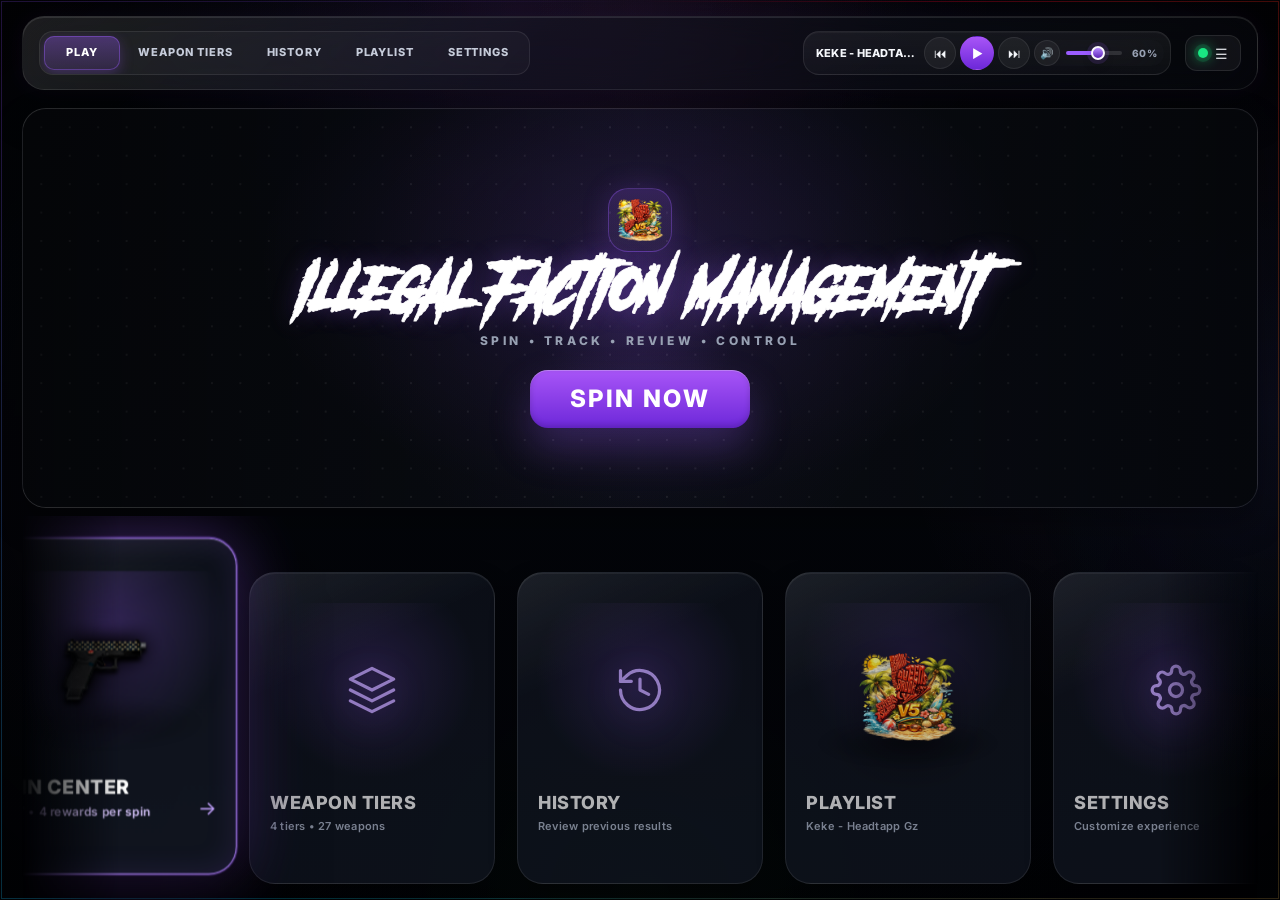
==== commit 82b0374a: "Fix gun spin amounts for every tier" ====
--- a/index.html
+++ b/index.html
@@ -100,7 +100,7 @@
         <div><h2 class="viewTitle">Weapon Tiers</h2><div class="tiny">Browse every weapon pool and rarity in the faction catalog.</div></div>
       </div>
       <div class="tiersToolbar">
-        <div class="tiers" id="tierTabs"><button class="tierTab active" data-tier="test">Test<small>2 Rewards</small></button><button class="tierTab" data-tier="t1">Tier 1<small>4 Rewards</small></button><button class="tierTab" data-tier="t1.5">Tier 1.5<small>5 Rewards</small></button><button class="tierTab" data-tier="t2">Tier 2<small>8 Rewards</small></button></div>
+        <div class="tiers" id="tierTabs"><button class="tierTab active" data-tier="test">Test<small>4 Rewards</small></button><button class="tierTab" data-tier="t1">Tier 1<small>8 Rewards</small></button><button class="tierTab" data-tier="t1.5">Tier 1.5<small>12 Rewards</small></button><button class="tierTab" data-tier="t2">Tier 2<small>15 Rewards</small></button></div>
         <div class="spinTypes tiersCategory" id="tiersCategory"><button class="spinType active" data-type="gun"><b>Guns</b></button><button class="spinType" data-type="bullet"><b>Bullets</b></button><button class="spinType" data-type="accessory"><b>Accessories</b></button></div>
       </div>
       <div class="sectionHead"><h2>Possible Drops <span id="poolCount">0 items</span></h2><div class="filters" id="filterChips"><button class="chip active" data-filter="all">All</button><button class="chip" data-filter="common">Common</button><button class="chip" data-filter="uncommon">Uncommon</button><button class="chip" data-filter="rare">Rare</button><button class="chip" data-filter="epic">Epic</button><button class="chip" data-filter="legendary">Legendary</button></div></div>
@@ -139,7 +139,7 @@
         </div>
         <div class="spinControlBlock">
           <div class="fieldLabel">Select Tier</div>
-          <div class="tierPills"><button class="tierTab active" data-tier="test">Test<small>2 Rewards</small></button><button class="tierTab" data-tier="t1">Tier 1<small>4 Rewards</small></button><button class="tierTab" data-tier="t1.5">Tier 1.5<small>5 Rewards</small></button><button class="tierTab" data-tier="t2">Tier 2<small>8 Rewards</small></button></div>
+          <div class="tierPills"><button class="tierTab active" data-tier="test">Test<small>4 Rewards</small></button><button class="tierTab" data-tier="t1">Tier 1<small>8 Rewards</small></button><button class="tierTab" data-tier="t1.5">Tier 1.5<small>12 Rewards</small></button><button class="tierTab" data-tier="t2">Tier 2<small>15 Rewards</small></button></div>
         </div>
       </div>
 
@@ -155,7 +155,7 @@
       <details class="advancedPanel">
         <summary>Tier Rules &amp; Appearance</summary>
         <div class="layout spinLayout">
-          <div class="panel"><div class="panelTitle"><h3>Tier Rules</h3><span class="tiny" id="ruleTier">TEST</span></div><div class="rules"><div class="rule"><b>Test</b><span>Official test pool • 2 rewards</span></div><div class="rule"><b>Tier 1</b><span>Official Tier 1 pool • 4 rewards</span></div><div class="rule"><b>Tier 1.5</b><span>Tier 1.5 pool • 5 rewards</span></div><div class="rule"><b>Tier 2</b><span>Tier 2 pool + all switches • 8 rewards</span></div></div></div>
+          <div class="panel"><div class="panelTitle"><h3>Tier Rules</h3><span class="tiny" id="ruleTier">TEST</span></div><div class="rules"><div class="rule"><b>Test</b><span>Official test pool • 4 rewards</span></div><div class="rule"><b>Tier 1</b><span>Official Tier 1 pool • 8 rewards</span></div><div class="rule"><b>Tier 1.5</b><span>Tier 1.5 pool • 12 rewards</span></div><div class="rule"><b>Tier 2</b><span>Tier 2 pool + all switches • 15 rewards</span></div></div></div>
           <div class="panel" id="appearancePanel"><div class="panelTitle"><h3>Appearance</h3><span class="tiny" id="themeLabel">DARK</span></div><div class="appearance"><button class="themeBtn" data-theme="light">Light</button><button class="themeBtn" data-theme="dim">Dim</button><button class="themeBtn active" data-theme="dark">Dark</button></div></div>
         </div>
       </details>
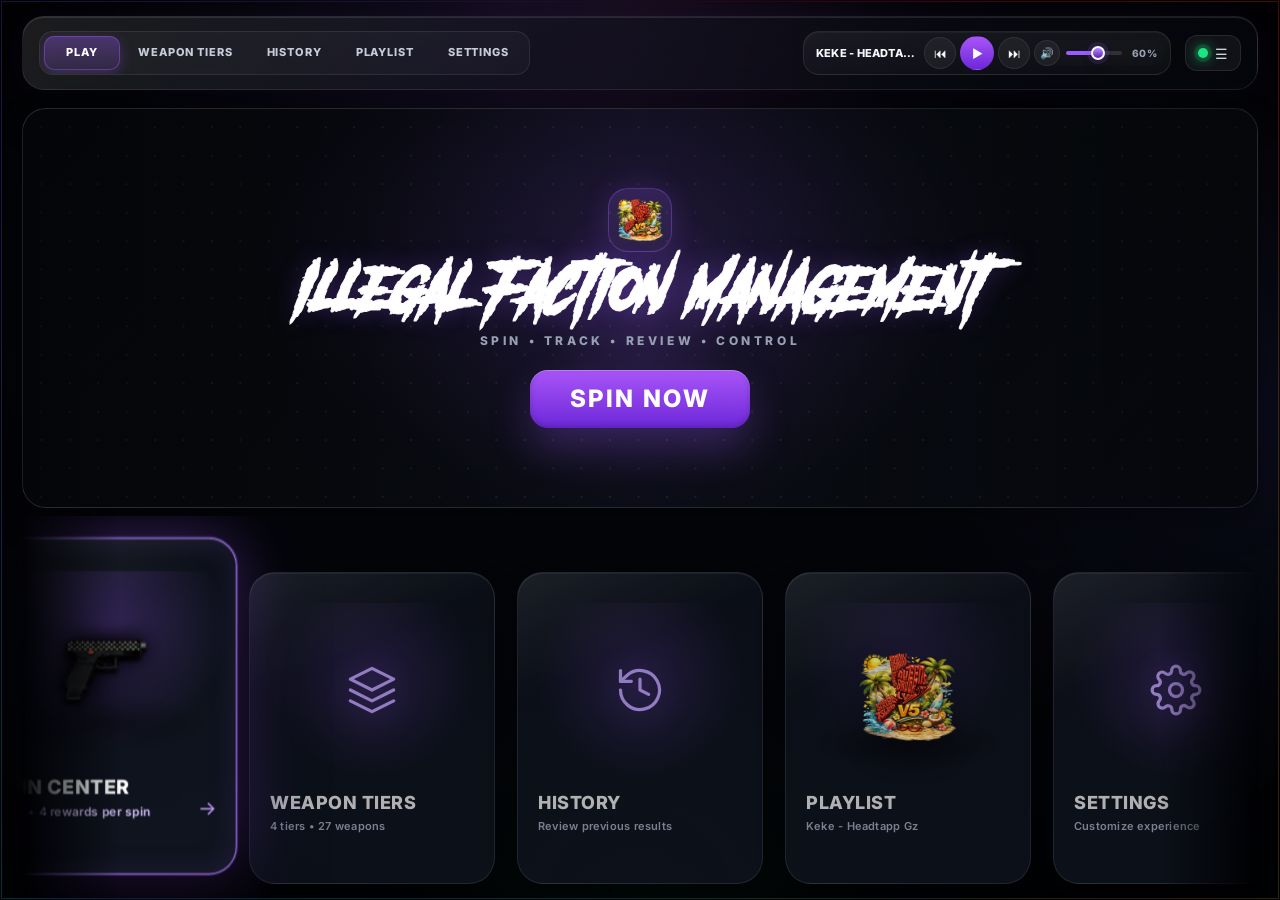
==== commit 87651bb2: "Fix gun spin amounts for every tier" ====
--- a/index.html
+++ b/index.html
@@ -352,7 +352,7 @@
   </main>
 </div>
 <canvas id="confettiCanvas"></canvas>
-<div class="modal" id="spinModal"><div class="spinBox"><div class="modalTop"><div><h2>Rolling Drop</h2><div class="tiny" id="rollText">ROLL 1 OF 2</div></div><div class="spinModalActions"><button class="close" id="skipSpinBtn" type="button">Skip</button><button class="close" id="closeSpin">Close</button></div></div><div class="reel"><div class="line"></div><div class="track" id="track"></div></div></div></div>
+<div class="modal" id="spinModal"><div class="spinBox"><div class="modalTop"><div><h2>Rolling Drop</h2><div class="tiny" id="rollText">ROLL 1 OF 4</div></div><div class="spinModalActions"><button class="close" id="skipSpinBtn" type="button">Skip</button><button class="close" id="closeSpin">Close</button></div></div><div class="reel"><div class="line"></div><div class="track" id="track"></div></div></div></div>
 <div class="modal" id="resultModal"><div class="resultBox"><div class="modalTop"><h2>Drops Won</h2><button class="close" id="closeResult">Close</button></div><div class="resultGrid" id="results"></div><button class="collect" id="collectBtn">COLLECT ALL + SAVE HISTORY</button></div></div>
 
 <div class="modal confirmModal" id="confirmModal" aria-hidden="true">
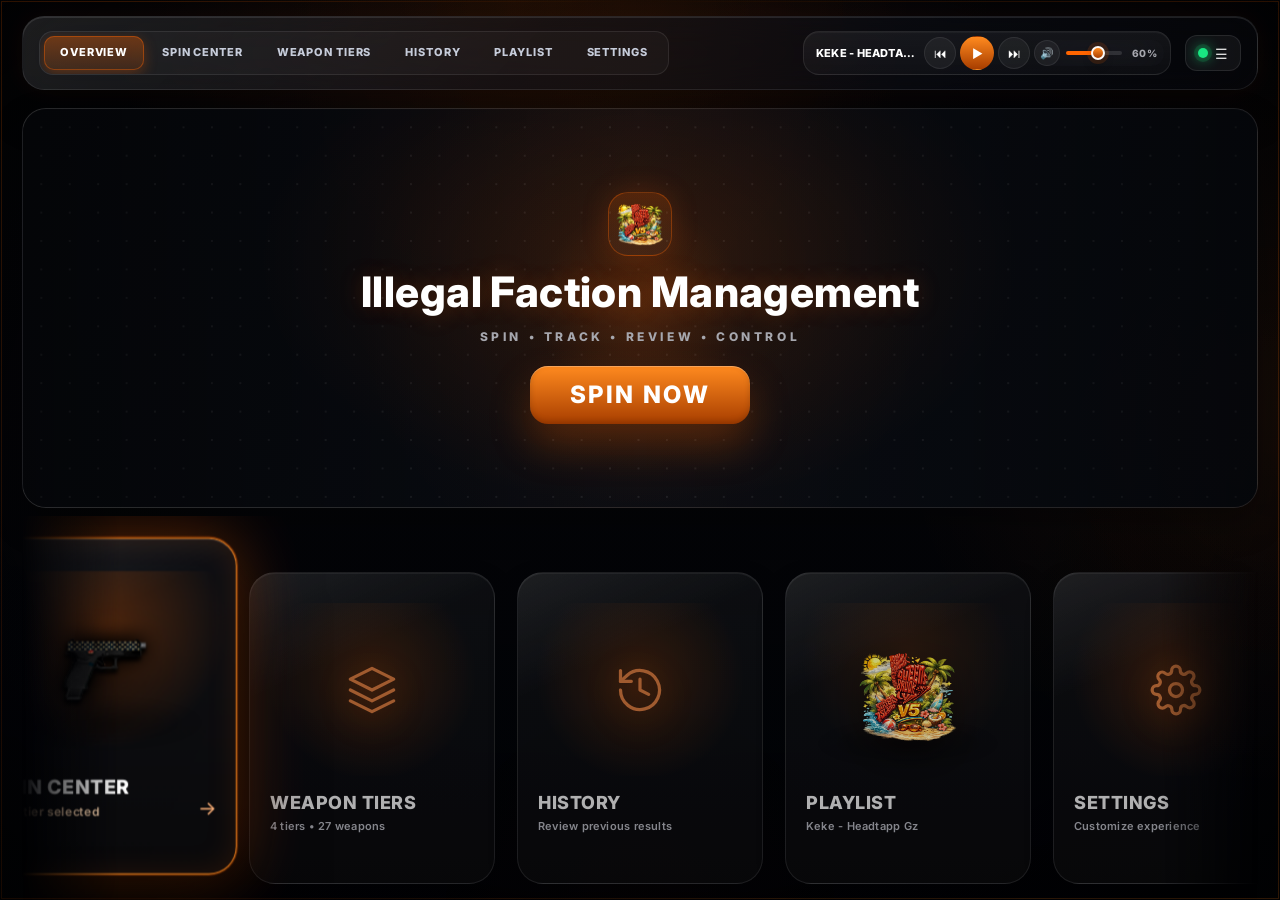
==== commit dd140a86: "Rebuild faction spin center and update production UI - Redesign the whole app in an orange-and-black" ====
--- a/index.html
+++ b/index.html
@@ -19,7 +19,8 @@
     <div class="topbar">
       <nav class="topNav" aria-label="Primary">
         <span class="navIndicator" id="navIndicator" aria-hidden="true"></span>
-        <button class="navBtn active" data-view="home">Play</button>
+        <button class="navBtn active" data-view="home">Overview</button>
+        <button class="navBtn" data-view="spin">Spin Center</button>
         <button class="navBtn" data-view="tiers">Weapon Tiers</button>
         <button class="navBtn" data-view="history">History</button>
         <button class="navBtn" data-view="playlist">Playlist</button>
@@ -95,67 +96,147 @@
     </section>
 
     <section class="view" id="tiersView">
-      <div class="viewHead">
+      <div class="pageHeader">
+        <div class="pageHeaderMain">
+          <div class="breadcrumb">Management / Weapon Tiers</div>
+          <h1 class="pageTitle">Weapon Tiers</h1>
+          <p class="pageSubtitle">Browse every weapon, ammo and accessory pool in the faction catalog.</p>
+        </div>
         <button class="backBtn" data-view="home" type="button">&larr; Home</button>
-        <div><h2 class="viewTitle">Weapon Tiers</h2><div class="tiny">Browse every weapon pool and rarity in the faction catalog.</div></div>
       </div>
       <div class="tiersToolbar">
-        <div class="tiers" id="tierTabs"><button class="tierTab active" data-tier="test">Test<small>4 Rewards</small></button><button class="tierTab" data-tier="t1">Tier 1<small>8 Rewards</small></button><button class="tierTab" data-tier="t1.5">Tier 1.5<small>12 Rewards</small></button><button class="tierTab" data-tier="t2">Tier 2<small>15 Rewards</small></button></div>
-        <div class="spinTypes tiersCategory" id="tiersCategory"><button class="spinType active" data-type="gun"><b>Guns</b></button><button class="spinType" data-type="bullet"><b>Bullets</b></button><button class="spinType" data-type="accessory"><b>Accessories</b></button></div>
-      </div>
-      <div class="sectionHead"><h2>Possible Drops <span id="poolCount">0 items</span></h2><div class="filters" id="filterChips"><button class="chip active" data-filter="all">All</button><button class="chip" data-filter="common">Common</button><button class="chip" data-filter="uncommon">Uncommon</button><button class="chip" data-filter="rare">Rare</button><button class="chip" data-filter="epic">Epic</button><button class="chip" data-filter="legendary">Legendary</button></div></div>
+        <div class="tiers tierCardRow" id="tierTabs">
+          <button class="tierTab tierCard active" data-tier="test" type="button"><span class="tierCardCheck" aria-hidden="true"><svg viewBox="0 0 24 24" fill="none" stroke="currentColor" stroke-width="2.4" stroke-linecap="round" stroke-linejoin="round"><path d="M20 6 9 17l-5-5"/></svg></span><span class="tierCardName">Test</span><span class="tierCardMeta">Entry reward pool</span></button>
+          <button class="tierTab tierCard" data-tier="t1" type="button"><span class="tierCardCheck" aria-hidden="true"><svg viewBox="0 0 24 24" fill="none" stroke="currentColor" stroke-width="2.4" stroke-linecap="round" stroke-linejoin="round"><path d="M20 6 9 17l-5-5"/></svg></span><span class="tierCardName">Tier 1</span><span class="tierCardMeta">Standard reward pool</span></button>
+          <button class="tierTab tierCard" data-tier="t1.5" type="button"><span class="tierCardCheck" aria-hidden="true"><svg viewBox="0 0 24 24" fill="none" stroke="currentColor" stroke-width="2.4" stroke-linecap="round" stroke-linejoin="round"><path d="M20 6 9 17l-5-5"/></svg></span><span class="tierCardName">Tier 1.5</span><span class="tierCardMeta">Elevated reward pool</span></button>
+          <button class="tierTab tierCard" data-tier="t2" type="button"><span class="tierCardCheck" aria-hidden="true"><svg viewBox="0 0 24 24" fill="none" stroke="currentColor" stroke-width="2.4" stroke-linecap="round" stroke-linejoin="round"><path d="M20 6 9 17l-5-5"/></svg></span><span class="tierCardName">Tier 2</span><span class="tierCardMeta">Full pool + switches</span></button>
+        </div>
+        <div class="spinTypes tiersCategory" id="tiersCategory"><button class="spinType active" data-type="gun" type="button"><b>Guns</b></button><button class="spinType" data-type="bullet" type="button"><b>Bullets</b></button><button class="spinType" data-type="accessory" type="button"><b>Accessories</b></button></div>
+      </div>
+      <input class="poolSearch" id="tiersSearch" type="search" placeholder="Search this tier's pool" aria-label="Search weapon pool">
+      <div class="sectionHead"><h2>Possible Drops <span id="poolCount">0 items</span></h2><div class="filters" id="filterChips"><button class="chip active" data-filter="all" type="button">All</button><button class="chip" data-filter="common" type="button">Common</button><button class="chip" data-filter="uncommon" type="button">Uncommon</button><button class="chip" data-filter="rare" type="button">Rare</button><button class="chip" data-filter="epic" type="button">Epic</button><button class="chip" data-filter="legendary" type="button">Legendary</button></div></div>
       <div class="rarityPeek" id="rarityPeek"><div class="rarityPeekInner"><div class="rarityPeekLabel"><span id="rarityPeekTitle">All Visible Items</span><span id="rarityPeekCount">0 matches</span></div><div class="rarityPeekList" id="rarityPeekList"></div></div></div>
       <div class="items" id="items"></div>
     </section>
 
     <section class="view" id="spinView">
-      <div class="viewHead">
+      <div class="pageHeader">
+        <div class="pageHeaderMain">
+          <div class="breadcrumb">Management / Spin Center</div>
+          <h1 class="pageTitle">Spin Center</h1>
+          <p class="pageSubtitle">Configure faction rewards and run a new drop.</p>
+        </div>
         <button class="backBtn" data-view="home" type="button">&larr; Home</button>
-        <div><h2 class="viewTitle">Spin Center</h2><div class="tiny">Pick a group, tier, and spin type, then drop.</div></div>
-      </div>
-      <div class="spinStage">
-        <div class="spinStageBackdrop"></div>
-        <div class="spinStageInfo">
-          <span class="spinStageEyebrow">Spin Center</span>
-          <div class="spinStagePills" id="spinStagePills" aria-live="polite"></div>
-        </div>
-        <button class="launchBtn spinStageBtn" id="dropBtn" type="button">
-          <span class="spinStageBtnLabel">START SPIN</span>
-          <span class="spinStageBtnCharge" aria-hidden="true"></span>
-        </button>
-      </div>
-
-      <div class="spinControls">
-        <div class="spinControlBlock">
-          <div class="fieldLabel">Select Group</div>
+      </div>
+
+      <div class="fieldLabel">Select Tier</div>
+      <div class="tierCardRow" id="tierCardRow">
+        <button class="tierTab tierCard active" data-tier="test" type="button">
+          <span class="tierCardCheck" aria-hidden="true"><svg viewBox="0 0 24 24" fill="none" stroke="currentColor" stroke-width="2.4" stroke-linecap="round" stroke-linejoin="round"><path d="M20 6 9 17l-5-5"/></svg></span>
+          <span class="tierCardName">Test</span>
+          <span class="tierCardMeta">Entry reward pool</span>
+        </button>
+        <button class="tierTab tierCard" data-tier="t1" type="button">
+          <span class="tierCardCheck" aria-hidden="true"><svg viewBox="0 0 24 24" fill="none" stroke="currentColor" stroke-width="2.4" stroke-linecap="round" stroke-linejoin="round"><path d="M20 6 9 17l-5-5"/></svg></span>
+          <span class="tierCardName">Tier 1</span>
+          <span class="tierCardMeta">Standard reward pool</span>
+        </button>
+        <button class="tierTab tierCard" data-tier="t1.5" type="button">
+          <span class="tierCardCheck" aria-hidden="true"><svg viewBox="0 0 24 24" fill="none" stroke="currentColor" stroke-width="2.4" stroke-linecap="round" stroke-linejoin="round"><path d="M20 6 9 17l-5-5"/></svg></span>
+          <span class="tierCardName">Tier 1.5</span>
+          <span class="tierCardMeta">Elevated reward pool</span>
+        </button>
+        <button class="tierTab tierCard" data-tier="t2" type="button">
+          <span class="tierCardCheck" aria-hidden="true"><svg viewBox="0 0 24 24" fill="none" stroke="currentColor" stroke-width="2.4" stroke-linecap="round" stroke-linejoin="round"><path d="M20 6 9 17l-5-5"/></svg></span>
+          <span class="tierCardName">Tier 2</span>
+          <span class="tierCardMeta">Full pool + switches</span>
+        </button>
+      </div>
+
+      <div class="spinWorkspace">
+        <div class="workspacePanel configurePanel">
+          <div class="panelHeading">Configure Drop</div>
+
+          <div class="fieldLabel">Select Faction</div>
           <div class="groupPicker" id="groupPicker">
             <span class="groupPickerIcon" aria-hidden="true">&#9899;</span>
-            <input class="groupInput" id="groupInput" placeholder="Type or pick a group" autocomplete="off">
+            <input class="groupInput" id="groupInput" placeholder="Type or pick a faction" autocomplete="off" aria-label="Select faction">
             <div class="groupPickerPanel" id="groupPickerPanel">
-              <div class="groupPickerLabel">Recent Groups</div>
+              <div class="groupPickerLabel">Recent Factions</div>
               <div class="groupPickerList" id="groupPickerList"></div>
             </div>
           </div>
-        </div>
-        <div class="spinControlBlock">
-          <div class="fieldLabel">Select Tier</div>
-          <div class="tierPills"><button class="tierTab active" data-tier="test">Test<small>4 Rewards</small></button><button class="tierTab" data-tier="t1">Tier 1<small>8 Rewards</small></button><button class="tierTab" data-tier="t1.5">Tier 1.5<small>12 Rewards</small></button><button class="tierTab" data-tier="t2">Tier 2<small>15 Rewards</small></button></div>
-        </div>
-      </div>
-
-      <div class="spinTypes" id="spinTypes">
-        <button class="spinType active" data-type="gun"><b>Gun Spins</b><span>Official illegal faction weapon pool for your tier</span><em class="spinTypeAvail" id="availGun">0 items</em></button>
-        <button class="spinType" data-type="bullet"><b>Bullet Spins</b><span>Ammo rewards based on tier access</span><em class="spinTypeAvail" id="availBullet">0 items</em></button>
-        <button class="spinType" data-type="accessory"><b>Accessory Spin</b><span>Attachments and utility rewards from your tier pool</span><em class="spinTypeAvail" id="availAccessory">0 items</em></button>
+
+          <div class="fieldLabel">Reward Type</div>
+          <div class="spinTypes" id="spinTypes">
+            <button class="spinType active" data-type="gun" type="button"><b>Gun Spins</b><span>Weapon pool for the selected tier</span><em class="spinTypeAvail" id="availGun">0 items</em></button>
+            <button class="spinType" data-type="bullet" type="button"><b>Bullet Spins</b><span>Ammo pool for the selected tier</span><em class="spinTypeAvail" id="availBullet">0 items</em></button>
+            <button class="spinType" data-type="accessory" type="button"><b>Accessory Spins</b><span>Attachment pool for the selected tier</span><em class="spinTypeAvail" id="availAccessory">0 items</em></button>
+          </div>
+
+          <div class="fieldLabel">Spin Amount</div>
+          <div class="spinAmountControl">
+            <button class="spinAmountBtn" id="spinAmountMinus" type="button" aria-label="Decrease spin amount">&minus;</button>
+            <input class="spinAmountInput" id="spinAmountInput" type="text" inputmode="numeric" autocomplete="off" value="1" aria-label="Number of spins" maxlength="6">
+            <button class="spinAmountBtn" id="spinAmountPlus" type="button" aria-label="Increase spin amount">+</button>
+          </div>
+          <div class="spinAmountQuick" id="spinAmountQuick">
+            <button type="button" data-amount="1">1</button><button type="button" data-amount="5">5</button><button type="button" data-amount="10">10</button><button type="button" data-amount="25">25</button><button type="button" data-amount="50">50</button><button type="button" data-amount="100">100</button>
+          </div>
+
+          <div class="configSummary" id="configSummary">
+            <div class="configSummaryRow"><span>Faction</span><b id="summaryFaction">Not selected</b></div>
+            <div class="configSummaryRow"><span>Tier</span><b id="summaryTier">Test</b></div>
+            <div class="configSummaryRow"><span>Reward type</span><b id="summaryType">Gun Spins</b></div>
+            <div class="configSummaryRow"><span>Spins selected</span><b id="summaryAmount">1</b></div>
+          </div>
+        </div>
+
+        <div class="workspacePanel reelPanel">
+          <div class="panelHeading">Live Spin</div>
+          <div class="reelPanelHead">
+            <div class="spinStagePills" id="spinStagePills" aria-live="polite"></div>
+          </div>
+          <div class="reel" id="liveReel">
+            <div class="line"></div>
+            <div class="track" id="track"></div>
+          </div>
+          <div class="spinProgressWrap" id="spinProgressWrap" hidden aria-live="polite">
+            <div class="spinProgressTop"><div class="spinProgressLabel" id="spinProgressLabel">Spin 1 of 1</div><button class="skipBtn" id="skipSpinBtn" type="button">Skip</button></div>
+            <div class="spinProgressTrack"><div class="spinProgressFill" id="spinProgressFill"></div></div>
+            <div class="spinProgressMeta"><span id="spinProgressDone">0 completed</span><span id="spinProgressLeft">0 remaining</span></div>
+          </div>
+          <button class="launchBtn spinStageBtn" id="dropBtn" type="button">
+            <span class="spinStageBtnLabel" id="dropBtnLabel">Start 1 Spin</span>
+            <span class="spinStageBtnCharge" aria-hidden="true"></span>
+          </button>
+        </div>
+
+        <div class="workspacePanel poolPanel">
+          <div class="panelHeading">Reward Pool</div>
+          <div class="poolPanelMeta">
+            <span id="poolPanelTier">Test</span><span aria-hidden="true">&middot;</span><span id="poolPanelType">Gun Spins</span><span aria-hidden="true">&middot;</span><span id="poolPanelCount">0 items</span>
+          </div>
+          <input class="poolSearch" id="poolSearch" type="search" placeholder="Search reward pool" aria-label="Search reward pool">
+          <div class="filters poolFilterChips" id="poolFilterChips">
+            <button class="chip active" data-filter="all" type="button">All</button>
+            <button class="chip" data-filter="common" type="button">Common</button>
+            <button class="chip" data-filter="uncommon" type="button">Uncommon</button>
+            <button class="chip" data-filter="rare" type="button">Rare</button>
+            <button class="chip" data-filter="epic" type="button">Epic</button>
+            <button class="chip" data-filter="legendary" type="button">Legendary</button>
+          </div>
+          <div class="poolList" id="poolList"></div>
+        </div>
       </div>
 
       <div class="sectionHead"><h2>Possible Drops <span id="poolCountSpin"></span></h2></div>
-      <div class="dropsCarousel" id="spinDropsCarousel"></div>
+      <div class="items" id="spinPossibleDrops"></div>
 
       <details class="advancedPanel">
         <summary>Tier Rules &amp; Appearance</summary>
         <div class="layout spinLayout">
-          <div class="panel"><div class="panelTitle"><h3>Tier Rules</h3><span class="tiny" id="ruleTier">TEST</span></div><div class="rules"><div class="rule"><b>Test</b><span>Official test pool • 4 rewards</span></div><div class="rule"><b>Tier 1</b><span>Official Tier 1 pool • 8 rewards</span></div><div class="rule"><b>Tier 1.5</b><span>Tier 1.5 pool • 12 rewards</span></div><div class="rule"><b>Tier 2</b><span>Tier 2 pool + all switches • 15 rewards</span></div></div></div>
+          <div class="panel"><div class="panelTitle"><h3>Tier Rules</h3><span class="tiny" id="ruleTier">Test</span></div><div class="rules"><div class="rule"><b>Test</b><span>Entry-level reward pool</span></div><div class="rule"><b>Tier 1</b><span>Standard reward pool</span></div><div class="rule"><b>Tier 1.5</b><span>Elevated reward pool</span></div><div class="rule"><b>Tier 2</b><span>Full reward pool, including switches</span></div></div></div>
           <div class="panel" id="appearancePanel"><div class="panelTitle"><h3>Appearance</h3><span class="tiny" id="themeLabel">DARK</span></div><div class="appearance"><button class="themeBtn" data-theme="light">Light</button><button class="themeBtn" data-theme="dim">Dim</button><button class="themeBtn active" data-theme="dark">Dark</button></div></div>
         </div>
       </details>
@@ -255,7 +336,7 @@
               <label class="toggleSwitch"><input id="setHideHeroPanel" type="checkbox"><span class="toggleKnob"></span></label>
             </div>
             <div class="settingRow">
-              <div class="settingInfo"><b>RGB Border Trail</b><span>Toggle the subtle rainbow reflection around the viewport.</span></div>
+              <div class="settingInfo"><b>Edge Trail</b><span>Toggle the subtle orange reflection around the viewport.</span></div>
               <label class="toggleSwitch"><input id="setShowRgbTrail" type="checkbox" checked><span class="toggleKnob"></span></label>
             </div>
           </div>
@@ -289,7 +370,7 @@
               <button class="settingBtn" id="setSkipAnimations">Skip Animations</button>
             </div>
             <div class="settingRow">
-              <div class="settingInfo"><b>Auto Collect Rewards</b><span>Automatically saves drops after a spin.</span></div>
+              <div class="settingInfo"><b>Auto-Close Results</b><span>Every spin already saves to history automatically — this also dismisses the results popup for you shortly after it opens.</span></div>
               <label class="toggleSwitch"><input id="setAutoCollect" type="checkbox"><span class="toggleKnob"></span></label>
             </div>
           </div>
@@ -352,8 +433,8 @@
   </main>
 </div>
 <canvas id="confettiCanvas"></canvas>
-<div class="modal" id="spinModal"><div class="spinBox"><div class="modalTop"><div><h2>Rolling Drop</h2><div class="tiny" id="rollText">ROLL 1 OF 4</div></div><div class="spinModalActions"><button class="close" id="skipSpinBtn" type="button">Skip</button><button class="close" id="closeSpin">Close</button></div></div><div class="reel"><div class="line"></div><div class="track" id="track"></div></div></div></div>
-<div class="modal" id="resultModal"><div class="resultBox"><div class="modalTop"><h2>Drops Won</h2><button class="close" id="closeResult">Close</button></div><div class="resultGrid" id="results"></div><button class="collect" id="collectBtn">COLLECT ALL + SAVE HISTORY</button></div></div>
+<div class="toastStack" id="toastStack" aria-live="polite" aria-atomic="false"></div>
+<div class="modal" id="resultModal"><div class="resultBox"><div class="modalTop"><div><h2>Drops Won</h2><div class="tiny" id="resultSummaryMeta">0 items</div></div><div class="spinModalActions"><button class="close" id="resultToggleView" type="button">Show Individually</button><button class="close" id="closeResult" type="button" aria-label="Close">Close</button></div></div><div class="resultGrid" id="results"></div><div class="resultActions"><button class="settingBtn" id="viewHistoryBtn" type="button">View History</button><button class="collect" id="doneBtn" type="button">Done</button></div></div></div>
 
 <div class="modal confirmModal" id="confirmModal" aria-hidden="true">
   <div class="confirmBox" role="dialog" aria-modal="true" aria-labelledby="confirmTitle" aria-describedby="confirmMessage">
--- a/css/main.css
+++ b/css/main.css
@@ -2,22 +2,24 @@
 @font-face{font-family:BrotherSignature;src:url("../Brother Signature.otf") format("opentype");font-display:swap}
 
 :root{
-  --bg:#06080d;
-  --bg2:#0c1119;
-  --panelRgb:15,19,29;
-  --panel2Rgb:19,24,36;
+  --bg:#060606;
+  --bg2:#0B0B0D;
+  --panelRgb:17,18,22;
+  --panel2Rgb:11,11,13;
   --line:rgba(255,255,255,.085);
   --lineStrong:rgba(255,255,255,.14);
-  --red:#9b5cff;
-  --red2:#6d28d9;
-  --redSoft:rgba(155,92,255,.16);
+  --red:#FF6500;
+  --red2:#A83E00;
+  --redBright:#FF8A1F;
+  --redSoft:rgba(255,101,0,.16);
   --green:#19e682;
   --danger:#e8000d;
   --danger2:#a8000a;
-  --text:#f5f7fb;
-  --muted:#98a1b3;
+  --text:#FFFFFF;
+  --muted:#A6A7AE;
+  --muted2:#6F717A;
   --panelOpacity:1;
-  --rgbTrailOpacity:.34;
+  --rgbTrailOpacity:.30;
   --shadow-lg:0 22px 48px rgba(0,0,0,.34);
   --shadow-md:0 14px 30px rgba(0,0,0,.24);
   --shadow-sm:0 8px 18px rgba(0,0,0,.18);
@@ -58,7 +60,7 @@
 body{
   min-height:100vh;
   background:
-    radial-gradient(circle at top, rgba(155,92,255,.10), transparent 32%),
+    radial-gradient(circle at top, rgba(255,101,0,.10), transparent 32%),
     linear-gradient(180deg, rgba(7,10,17,.10), rgba(2,4,8,.55)),
     var(--bg);
   color:var(--text);
@@ -74,14 +76,16 @@
 button{border:0;background:none}
 img{display:block;max-width:100%}
 a{text-decoration:none;color:inherit}
-::selection{background:rgba(155,92,255,.22)}
+::selection{background:rgba(255,101,0,.22)}
 .srOnly{position:absolute!important;width:1px!important;height:1px!important;padding:0!important;margin:-1px!important;overflow:hidden!important;clip:rect(0 0 0 0)!important;white-space:nowrap!important;border:0!important}
 
 .pageBgVideo{
   position:fixed;inset:0;width:100vw;height:100vh;object-fit:cover;z-index:-4;
   filter:brightness(.8) saturate(1.06) contrast(1.04);
+  opacity:var(--videoVisibility,.10);
   pointer-events:none;backface-visibility:hidden;transform:translateZ(0);
   image-rendering:auto;
+  transition:opacity .3s ease;
 }
 body.hqBgVideo .pageBgVideo{
   filter:brightness(1) contrast(1.04) saturate(1.06)!important;
@@ -91,8 +95,8 @@
 .ambient{
   position:fixed;inset:0;z-index:-3;pointer-events:none;
   background:
-    radial-gradient(circle at 22% 0%, rgba(155,92,255,.12), transparent 28%),
-    radial-gradient(circle at 100% 28%, rgba(155,92,255,.08), transparent 24%),
+    radial-gradient(circle at 22% 0%, rgba(255,101,0,.12), transparent 28%),
+    radial-gradient(circle at 100% 28%, rgba(255,101,0,.08), transparent 24%),
     linear-gradient(180deg, rgba(5,6,10,.34), rgba(1,3,8,.56));
 }
 body.light .ambient{background:linear-gradient(180deg, rgba(245,248,252,.60), rgba(232,236,244,.88))}
@@ -102,17 +106,17 @@
 }
 body::before{
   inset:1px;padding:1px;
-  background:conic-gradient(from 0deg, rgba(255,0,40,0) 0deg, rgba(255,0,40,.78) 36deg, rgba(255,119,0,.72) 90deg, rgba(0,220,255,.70) 220deg, rgba(145,78,255,.68) 300deg, rgba(255,0,40,0) 360deg);
+  background:conic-gradient(from 0deg, rgba(255,101,0,0) 0deg, rgba(255,101,0,.68) 70deg, rgba(255,138,31,.55) 150deg, rgba(168,62,0,.42) 230deg, rgba(255,101,0,.60) 310deg, rgba(255,101,0,0) 360deg);
   mask:linear-gradient(#000 0 0) content-box, linear-gradient(#000 0 0);
   -webkit-mask:linear-gradient(#000 0 0) content-box, linear-gradient(#000 0 0);
   mask-composite:exclude;-webkit-mask-composite:xor;
-  animation:rgbOrbit 8.4s linear infinite;
+  animation:rgbOrbit 10s linear infinite;
 }
 body::after{
   background:
-    radial-gradient(circle at 50% 0%, rgba(255,64,64,.08), transparent 24%),
-    radial-gradient(circle at 100% 50%, rgba(0,190,255,.06), transparent 22%),
-    radial-gradient(circle at 50% 100%, rgba(110,255,90,.05), transparent 24%);
+    radial-gradient(circle at 50% 0%, rgba(255,101,0,.06), transparent 24%),
+    radial-gradient(circle at 100% 50%, rgba(255,138,31,.045), transparent 22%),
+    radial-gradient(circle at 50% 100%, rgba(168,62,0,.05), transparent 24%);
 }
 body.hideRgbTrail::before,body.hideRgbTrail::after{opacity:0}
 
@@ -133,8 +137,8 @@
 .brand{
   width:62px;height:62px;border-radius:20px;display:grid;place-items:center;flex:0 0 auto;
   background:linear-gradient(180deg, rgba(255,255,255,.08), rgba(255,255,255,.02));
-  border:1px solid rgba(155,92,255,.42);
-  box-shadow:0 0 0 1px rgba(255,255,255,.05) inset, 0 14px 24px rgba(0,0,0,.20), 0 0 28px rgba(155,92,255,.14);
+  border:1px solid rgba(255,101,0,.42);
+  box-shadow:0 0 0 1px rgba(255,255,255,.05) inset, 0 14px 24px rgba(0,0,0,.20), 0 0 28px rgba(255,101,0,.14);
 }
 .brand img{width:88%;height:88%;object-fit:contain}
 .spacer{flex:1}
@@ -148,9 +152,9 @@
 .navBtn .ico{font-size:20px;line-height:1}
 .navBtn:hover,.navBtn.active{
   color:#fff;
-  border-color:rgba(155,92,255,.38);
-  background:linear-gradient(180deg, rgba(155,92,255,.22), rgba(255,255,255,.04));
-  box-shadow:0 10px 20px rgba(0,0,0,.22), 0 0 18px rgba(155,92,255,.14);
+  border-color:rgba(255,101,0,.38);
+  background:linear-gradient(180deg, rgba(255,101,0,.22), rgba(255,255,255,.04));
+  box-shadow:0 10px 20px rgba(0,0,0,.22), 0 0 18px rgba(255,101,0,.14);
   transform:translateY(-1px);
 }
 body.light .navBtn{color:#4a5267}
@@ -187,9 +191,9 @@
   padding:0 6px 1px 0;
   font-family:AnotherDanger, Rajdhani, sans-serif;
   font-size:28px;line-height:.95;letter-spacing:.04em;text-transform:uppercase;
-  color:#a855f7;
+  color:#FF8A1F;
   -webkit-text-stroke:1.05px rgba(255,255,255,.96);
-  text-shadow:0 1px 0 rgba(255,255,255,.45), 0 0 16px rgba(155,92,255,.18), 0 0 26px rgba(155,92,255,.10);
+  text-shadow:0 1px 0 rgba(255,255,255,.45), 0 0 16px rgba(255,101,0,.18), 0 0 26px rgba(255,101,0,.10);
   white-space:nowrap;
 }
 .manager{
@@ -209,7 +213,7 @@
   height:36px;padding:0 12px;border-radius:12px;
   background:rgba(0,0,0,.20);border:1px solid rgba(255,255,255,.06);
 }
-.trackIcon{color:#c4a3ff;font-size:14px;line-height:1}
+.trackIcon{color:#FFB37A;font-size:14px;line-height:1}
 .trackName{
   min-width:0;overflow:hidden;text-overflow:ellipsis;white-space:nowrap;
   font-size:12px;font-weight:800;letter-spacing:.06em;text-transform:uppercase;
@@ -224,9 +228,9 @@
   transition:transform .18s var(--ease-ui), border-color .18s var(--ease-ui), background .18s var(--ease-ui), box-shadow .18s var(--ease-ui), color .18s var(--ease-ui);
 }
 .soundBtn:hover,.soundBtn:focus-visible{
-  border-color:rgba(155,92,255,.42);
-  background:linear-gradient(180deg, rgba(155,92,255,.14), rgba(255,255,255,.04));
-  box-shadow:0 12px 22px rgba(0,0,0,.20), 0 0 18px rgba(155,92,255,.10);
+  border-color:rgba(255,101,0,.42);
+  background:linear-gradient(180deg, rgba(255,101,0,.14), rgba(255,255,255,.04));
+  box-shadow:0 12px 22px rgba(0,0,0,.20), 0 0 18px rgba(255,101,0,.10);
   transform:translateY(-1px);
 }
 .soundBtn:active{transform:translateY(0) scale(.985)}
@@ -243,19 +247,19 @@
   transition:filter .18s var(--ease-ui), transform .18s var(--ease-ui);
 }
 .volumeSlider:hover{filter:brightness(1.1)}
-.volumeSlider:focus-visible{box-shadow:0 0 0 4px rgba(155,92,255,.18)}
+.volumeSlider:focus-visible{box-shadow:0 0 0 4px rgba(255,101,0,.18)}
 .volumeSlider:active{transform:scaleY(1.15)}
 .volumeSlider::-webkit-slider-thumb{
   -webkit-appearance:none;appearance:none;width:14px;height:14px;border-radius:50%;
-  background:linear-gradient(180deg,#b78cff,#5b21b6);
+  background:linear-gradient(180deg,#FF8A1F,#A83E00);
   border:2px solid rgba(255,255,255,.96);
-  box-shadow:0 0 0 4px rgba(155,92,255,.14), 0 5px 10px rgba(0,0,0,.24);
+  box-shadow:0 0 0 4px rgba(255,101,0,.14), 0 5px 10px rgba(0,0,0,.24);
 }
 .volumeSlider::-moz-range-thumb{
   width:14px;height:14px;border-radius:50%;
-  background:linear-gradient(180deg,#b78cff,#5b21b6);
+  background:linear-gradient(180deg,#FF8A1F,#A83E00);
   border:2px solid rgba(255,255,255,.96);
-  box-shadow:0 0 0 4px rgba(155,92,255,.14), 0 5px 10px rgba(0,0,0,.24);
+  box-shadow:0 0 0 4px rgba(255,101,0,.14), 0 5px 10px rgba(0,0,0,.24);
 }
 .volumeSlider::-moz-range-track{height:4px;border:none;background:transparent}
 .volumeValue{
@@ -276,7 +280,7 @@
   font-size:20px;font-weight:600;letter-spacing:.01em;
 }
 .welcome b{font-weight:900}
-.script{font-family:BrotherSignature;font-size:24px;color:#fff;opacity:.92;text-shadow:0 0 18px rgba(155,92,255,.18)}
+.script{font-family:BrotherSignature;font-size:24px;color:#fff;opacity:.92;text-shadow:0 0 18px rgba(255,101,0,.18)}
 
 .hero,.setup,.panel,.historySide,.historyTableBox,.settingsHero,.settingsCard,.spinBox,.resultBox,.rarityPeekInner,.card{
   background:linear-gradient(180deg, rgba(var(--panelRgb), calc(.90 * var(--panelOpacity))), rgba(var(--panel2Rgb), calc(.82 * var(--panelOpacity))));
@@ -287,11 +291,11 @@
 .hero{
   position:relative;height:360px;border-radius:var(--radius-xl);overflow:hidden;
 }
-.dotCanvas{position:absolute;inset:0;width:100%;height:100%;z-index:0;background:radial-gradient(circle at 50% 50%, rgba(155,92,255,.06), transparent 44%), linear-gradient(135deg, rgba(7,10,17,.88), rgba(13,18,28,.78))}
+.dotCanvas{position:absolute;inset:0;width:100%;height:100%;z-index:0;background:radial-gradient(circle at 50% 50%, rgba(255,101,0,.06), transparent 44%), linear-gradient(135deg, rgba(7,10,17,.88), rgba(13,18,28,.78))}
 .dotShade,.heroShade{
   position:absolute;inset:0;z-index:1;
   background:
-    radial-gradient(circle at var(--mx,50%) var(--my,50%), rgba(155,92,255,.13), transparent 16%),
+    radial-gradient(circle at var(--mx,50%) var(--my,50%), rgba(255,101,0,.13), transparent 16%),
     linear-gradient(90deg, rgba(0,0,0,.56), rgba(0,0,0,.18) 50%, rgba(0,0,0,.56));
 }
 .centerLaunch{
@@ -299,12 +303,12 @@
 }
 .launchBtn{
   width:100%;height:72px;border-radius:18px;
-  background:linear-gradient(180deg,#a855f7,#6d28d9);
+  background:linear-gradient(180deg,#FF8A1F,#A83E00);
   color:#fff;font-family:Inter, "SF Pro Display", system-ui, sans-serif;font-weight:800;font-size:32px;letter-spacing:.10em;text-transform:uppercase;
-  box-shadow:0 20px 44px rgba(155,92,255,.28), inset 0 1px 0 rgba(255,255,255,.24);
+  box-shadow:0 20px 44px rgba(255,101,0,.28), inset 0 1px 0 rgba(255,255,255,.24);
   cursor:pointer;transition:transform .18s var(--ease-ui), filter .18s var(--ease-ui), box-shadow .18s var(--ease-ui);
 }
-.launchBtn:hover{transform:translateY(-2px);filter:brightness(1.04);box-shadow:0 24px 54px rgba(155,92,255,.32), inset 0 1px 0 rgba(255,255,255,.22)}
+.launchBtn:hover{transform:translateY(-2px);filter:brightness(1.04);box-shadow:0 24px 54px rgba(255,101,0,.32), inset 0 1px 0 rgba(255,255,255,.22)}
 
 .setup{
   margin-top:16px;padding:18px;border-radius:var(--radius-lg);
@@ -313,8 +317,8 @@
 .setupBlock{display:flex;align-items:center;gap:14px;min-width:0}
 .setupIcon{
   width:54px;height:54px;border-radius:16px;flex:0 0 auto;display:grid;place-items:center;overflow:hidden;
-  background:linear-gradient(180deg, rgba(155,92,255,.16), rgba(255,255,255,.04));
-  border:1px solid rgba(155,92,255,.26);
+  background:linear-gradient(180deg, rgba(255,101,0,.16), rgba(255,255,255,.04));
+  border:1px solid rgba(255,101,0,.26);
 }
 .setupIcon img{width:82%;height:82%;object-fit:contain}
 .fieldLabel,.panelTitle h3,.sectionHead h2,.historyTitle,.settingsTitle,.settingsCard h3,.tableTools h2{
@@ -330,8 +334,8 @@
 }
 .groupInput{max-width:290px}
 .groupInput:focus,.settingsInput:focus{
-  border-color:rgba(155,92,255,.42);
-  box-shadow:0 0 0 4px rgba(155,92,255,.10);
+  border-color:rgba(255,101,0,.42);
+  box-shadow:0 0 0 4px rgba(255,101,0,.10);
   background:rgba(0,0,0,.24);
 }
 .tiers{display:grid;grid-template-columns:repeat(4,minmax(0,1fr));gap:10px}
@@ -347,9 +351,9 @@
 }
 .tierTab small{display:block;margin-top:6px;font-size:11px;color:var(--muted);letter-spacing:.06em}
 .tierTab:hover,.tierTab.active,.themeBtn:hover,.themeBtn.active,.chip:hover,.chip.active,.settingBtn:hover,.settingBtn.active,.spinType:hover,.spinType.active{
-  border-color:rgba(155,92,255,.38);
-  background:linear-gradient(180deg, rgba(155,92,255,.16), rgba(255,255,255,.04));
-  box-shadow:0 12px 22px rgba(0,0,0,.18), 0 0 18px rgba(155,92,255,.10);
+  border-color:rgba(255,101,0,.38);
+  background:linear-gradient(180deg, rgba(255,101,0,.16), rgba(255,255,255,.04));
+  box-shadow:0 12px 22px rgba(0,0,0,.18), 0 0 18px rgba(255,101,0,.10);
   transform:translateY(-1px);
 }
 .sectionHead{
@@ -373,7 +377,7 @@
   font-size:12px;font-weight:800;color:var(--muted);text-transform:uppercase;letter-spacing:.08em;
 }
 .rarityPeekList{
-  display:grid;grid-template-columns:repeat(auto-fill,minmax(190px,1fr));gap:10px;
+  display:grid;grid-template-columns:repeat(auto-fill,minmax(240px,1fr));gap:10px;
   max-height:310px;overflow:auto;padding-right:2px;
 }
 .rarityPeekCard{
@@ -385,8 +389,8 @@
 .rarityPeekCard img{object-fit:contain}
 .rarityPeekText{min-width:0}
 .rarityPeekText strong{
-  display:block;overflow:hidden;text-overflow:ellipsis;white-space:nowrap;
-  font-size:14px;font-weight:800;text-transform:uppercase
+  display:-webkit-box;-webkit-box-orient:vertical;-webkit-line-clamp:2;overflow:hidden;
+  font-size:13px;font-weight:800;text-transform:uppercase;line-height:1.25;
 }
 .rarityPeekText span{
   display:block;overflow:hidden;text-overflow:ellipsis;white-space:nowrap;
@@ -395,7 +399,7 @@
 .peekDiamond,.rarityPeekText .peekDiamond,.cardInfo .peekDiamond{display:none!important}
 
 .items{
-  display:grid;grid-template-columns:repeat(2,minmax(0,1fr));gap:14px;
+  display:grid;grid-template-columns:repeat(auto-fill,minmax(300px,1fr));gap:14px;
 }
 .items.loading{opacity:.55;filter:blur(2px)}
 .items.poolReveal .card{animation:cardIn .32s var(--ease-ui) both}
@@ -406,17 +410,17 @@
 }
 .card::before{
   content:"";position:absolute;inset:0;
-  background:radial-gradient(circle at 0% 50%, rgba(155,92,255,.14), transparent 36%);
+  background:radial-gradient(circle at 0% 50%, rgba(255,101,0,.14), transparent 36%);
   pointer-events:none;
 }
 .card:hover{
   transform:translateY(-3px);
-  border-color:rgba(155,92,255,.34);
-  box-shadow:0 18px 36px rgba(0,0,0,.26), 0 0 18px rgba(155,92,255,.12);
+  border-color:rgba(255,101,0,.34);
+  box-shadow:0 18px 36px rgba(0,0,0,.26), 0 0 18px rgba(255,101,0,.12);
 }
 .thumb{
   display:grid;place-items:center;position:relative;padding:14px;
-  background:linear-gradient(135deg, rgba(155,92,255,.08), rgba(255,255,255,.01));
+  background:linear-gradient(135deg, rgba(255,101,0,.08), rgba(255,255,255,.01));
 }
 .imgShell{display:inline-grid;place-items:center}
 .thumb .imgShell{width:112px;height:96px}
@@ -452,7 +456,7 @@
 .common{border-color:#8b93a4!important;color:#d4dae5}
 .uncommon{border-color:#19e882!important;color:#19e882}
 .rare{border-color:#468dff!important;color:#76a8ff}
-.epic{border-color:#b35dff!important;color:#d3a1ff}
+.epic{border-color:#D6379E!important;color:#FF8FD1}
 .legendary{border-color:#ff2738!important;color:#ffd458;box-shadow:0 0 14px rgba(232,0,13,.18)}
 
 .panel,.historySide,.historyTableBox,.settingsCard{border-radius:var(--radius-lg);padding:18px}
@@ -489,7 +493,7 @@
 .settingsLayout{display:grid;gap:16px}
 .settingsHero{
   padding:22px;border-radius:var(--radius-xl);
-  background:linear-gradient(135deg, rgba(155,92,255,.18), rgba(var(--panelRgb), calc(.86 * var(--panelOpacity))) 42%, rgba(var(--panel2Rgb), calc(.84 * var(--panelOpacity))) 100%);
+  background:linear-gradient(135deg, rgba(255,101,0,.18), rgba(var(--panelRgb), calc(.86 * var(--panelOpacity))) 42%, rgba(var(--panel2Rgb), calc(.84 * var(--panelOpacity))) 100%);
 }
 .settingsTitle{
   font-family:Inter, "SF Pro Display", system-ui, sans-serif;font-weight:800;font-size:34px;line-height:1;letter-spacing:.08em;
@@ -537,13 +541,13 @@
   background:#fff;box-shadow:0 4px 10px rgba(0,0,0,.24);transition:.18s var(--ease-ui);
 }
 .toggleSwitch input:checked + .toggleKnob{
-  background:rgba(155,92,255,.72);border-color:rgba(155,92,255,.86);
-  box-shadow:0 0 18px rgba(155,92,255,.18);
+  background:rgba(255,101,0,.72);border-color:rgba(255,101,0,.86);
+  box-shadow:0 0 18px rgba(255,101,0,.18);
 }
 .toggleSwitch input:checked + .toggleKnob::before{transform:translateX(25px)}
 .versionBox{
   border-radius:16px;padding:18px;text-align:center;
-  border:1px dashed rgba(155,92,255,.34);
+  border:1px dashed rgba(255,101,0,.34);
   background:rgba(255,255,255,.03);
   font-size:13px;font-weight:700;color:var(--muted);line-height:1.8;letter-spacing:.06em;
 }
@@ -566,8 +570,8 @@
 .groupRow b{display:block;font-size:13px;font-weight:800;text-transform:uppercase;letter-spacing:.08em}
 .groupRow span{display:block;margin-top:4px;font-size:11px;font-weight:700;color:var(--muted);text-transform:uppercase;letter-spacing:.07em}
 .groupRow:hover,.groupRow.active{
-  border-color:rgba(155,92,255,.34);
-  background:rgba(155,92,255,.12);
+  border-color:rgba(255,101,0,.34);
+  background:rgba(255,101,0,.12);
   box-shadow:0 10px 20px rgba(0,0,0,.16);
 }
 .clear,.danger{
@@ -599,7 +603,7 @@
   border:1px solid rgba(255,255,255,.10);background:rgba(255,255,255,.05);cursor:pointer;
   transition:transform .18s var(--ease-ui), border-color .18s var(--ease-ui), background .18s var(--ease-ui), box-shadow .18s var(--ease-ui);
 }
-.iconBtn:hover{transform:translateY(-1px);border-color:rgba(155,92,255,.38);background:rgba(155,92,255,.12);box-shadow:0 12px 20px rgba(0,0,0,.18)}
+.iconBtn:hover{transform:translateY(-1px);border-color:rgba(255,101,0,.38);background:rgba(255,101,0,.12);box-shadow:0 12px 20px rgba(0,0,0,.18)}
 .legacyBadge{
   display:inline-flex;align-items:center;gap:6px;margin-left:8px;padding:4px 8px;border-radius:999px;
   background:rgba(255,255,255,.05);border:1px solid rgba(255,255,255,.08);
@@ -631,7 +635,7 @@
   font-size:11px;font-weight:800;text-transform:uppercase;letter-spacing:.08em;
   transition:transform .18s var(--ease-ui), border-color .18s var(--ease-ui), background .18s var(--ease-ui), box-shadow .18s var(--ease-ui);
 }
-.close:hover,.confirmBtn:hover{transform:translateY(-1px);border-color:rgba(155,92,255,.34);box-shadow:0 12px 20px rgba(0,0,0,.18)}
+.close:hover,.confirmBtn:hover{transform:translateY(-1px);border-color:rgba(255,101,0,.34);box-shadow:0 12px 20px rgba(0,0,0,.18)}
 .close:disabled{
   opacity:.4;cursor:not-allowed;pointer-events:none;filter:grayscale(.4);
   transform:none!important;box-shadow:none!important;border-color:rgba(255,255,255,.06)!important;
@@ -648,7 +652,7 @@
 .line{
   position:absolute;left:12px;right:12px;top:50%;height:2px;border-radius:999px;z-index:3;
   background:linear-gradient(90deg, transparent, var(--red), #fff, var(--red), transparent);
-  box-shadow:0 0 14px rgba(155,92,255,.38);
+  box-shadow:0 0 14px rgba(255,101,0,.38);
 }
 .track{display:flex;flex-direction:column;will-change:transform;transform:translate3d(0,0,0)}
 .reelItem{
@@ -660,7 +664,7 @@
 .reelItem img{object-fit:contain;opacity:1;transform:none}
 .reelText{min-width:0}
 .reelText strong{display:block;overflow:hidden;text-overflow:ellipsis;white-space:nowrap}
-.reelItem.winner{background:linear-gradient(90deg, rgba(155,92,255,.18), transparent 80%)}
+.reelItem.winner{background:linear-gradient(90deg, rgba(255,101,0,.18), transparent 80%)}
 .resultGrid{display:grid;grid-template-columns:repeat(auto-fit,minmax(165px,1fr));gap:12px}
 .resultCard{
   padding:16px;border-radius:18px;text-align:center;
@@ -670,20 +674,20 @@
 .resultCard img{object-fit:contain;opacity:1;transform:none}
 .collect{
   width:100%;min-height:52px;margin-top:16px;border-radius:16px;
-  background:linear-gradient(180deg,#a855f7,#6d28d9);
+  background:linear-gradient(180deg,#FF8A1F,#A83E00);
   color:#fff;font-size:13px;font-weight:900;letter-spacing:.10em;text-transform:uppercase;cursor:pointer;
-  box-shadow:0 18px 34px rgba(155,92,255,.22);
+  box-shadow:0 18px 34px rgba(255,101,0,.22);
 }
 
 .confirmModal{z-index:40}
 .confirmBox{
   position:relative;padding:24px;border:1px solid rgba(255,255,255,.09);
   background:linear-gradient(180deg, rgba(18,21,31,.98), rgba(10,12,18,.98));
-  box-shadow:0 30px 90px rgba(0,0,0,.56), 0 0 0 1px rgba(155,92,255,.12), 0 0 44px rgba(155,92,255,.12);
+  box-shadow:0 30px 90px rgba(0,0,0,.56), 0 0 0 1px rgba(255,101,0,.12), 0 0 44px rgba(255,101,0,.12);
 }
 .confirmGlow{
   position:absolute;inset:-1px auto auto -1px;width:62%;height:150px;
-  background:radial-gradient(circle at top left, rgba(155,92,255,.20), transparent 72%);
+  background:radial-gradient(circle at top left, rgba(255,101,0,.20), transparent 72%);
   pointer-events:none;
 }
 .confirmHeader{
@@ -705,14 +709,14 @@
 
 .typewriter{
   position:fixed;inset:0;z-index:50;display:flex;align-items:center;justify-content:center;flex-direction:column;gap:14px;
-  background:radial-gradient(circle at top, rgba(155,92,255,.12), transparent 28%), #04060b;
+  background:radial-gradient(circle at top, rgba(255,101,0,.12), transparent 28%), #04060b;
   transition:opacity .5s ease, visibility .5s ease;
 }
 .typewriter.hide{opacity:0;visibility:hidden}
 .typeTitle{
   font-family:AnotherDanger, Rajdhani, sans-serif;
   font-size:clamp(2.4rem,5.5vw,5.2rem);line-height:.95;letter-spacing:.08em;
-  color:#fff;text-shadow:0 0 24px rgba(155,92,255,.32);
+  color:#fff;text-shadow:0 0 24px rgba(255,101,0,.32);
 }
 .typeSub{
   font-size:11px;font-weight:800;letter-spacing:.16em;text-transform:uppercase;color:var(--muted);
@@ -729,7 +733,7 @@
 }
 .gateBtn{
   min-width:140px;height:52px;padding:0 18px;border-radius:14px;
-  background:linear-gradient(180deg,#a855f7,#6d28d9);color:#fff;
+  background:linear-gradient(180deg,#FF8A1F,#A83E00);color:#fff;
   font-size:12px;font-weight:900;letter-spacing:.10em;text-transform:uppercase;cursor:pointer;
 }
 .gateError{
@@ -760,8 +764,8 @@
 @keyframes fadeIn{from{opacity:0}to{opacity:1}}
 @keyframes clickPulse{50%{transform:scale(.985)}}
 @keyframes weaponFloat{0%,100%{transform:translateY(0)}50%{transform:translateY(calc(var(--floatAmt,12px) * -1))}}
-@keyframes reelBlur{50%{filter:blur(1.2px);opacity:.72}}
-@keyframes winnerLock{50%{transform:scale(1.05);filter:brightness(1.25) drop-shadow(0 0 20px rgba(155,92,255,.44))}100%{transform:none}}
+@keyframes reelBlur{50%{opacity:.72}}
+@keyframes winnerLock{50%{transform:scale(1.05);filter:brightness(1.25) drop-shadow(0 0 20px rgba(255,101,0,.44))}100%{transform:none}}
 @media (prefers-reduced-motion: reduce){*,*::before,*::after{animation:none!important;transition:none!important}}
 
 ::-webkit-scrollbar{width:10px;height:10px}
@@ -784,11 +788,11 @@
   background:
     linear-gradient(135deg, rgba(var(--glassDarkTop), calc(.105 * var(--panelOpacity))) 0%, rgba(var(--glassDarkBase), calc(.50 * var(--panelOpacity))) 42%, rgba(9,11,18, calc(.36 * var(--panelOpacity))) 100%)!important;
   border-color:rgba(255,255,255,.12)!important;
-  box-shadow:0 20px 46px rgba(0,0,0,.28), inset 0 1px 0 rgba(255,255,255,.10), 0 0 28px rgba(155,92,255,.055)!important;
+  box-shadow:0 20px 46px rgba(0,0,0,.28), inset 0 1px 0 rgba(255,255,255,.10), 0 0 28px rgba(255,101,0,.055)!important;
 }
 .hero{
   background:
-    radial-gradient(circle at 50% 48%, rgba(155,92,255, calc(.10 * var(--panelOpacity))), transparent 44%),
+    radial-gradient(circle at 50% 48%, rgba(255,101,0, calc(.10 * var(--panelOpacity))), transparent 44%),
     linear-gradient(135deg, rgba(255,255,255, calc(.075 * var(--panelOpacity))), rgba(10,13,22, calc(.36 * var(--panelOpacity))))!important;
 }
 body.hideHeroPanel .hero{
@@ -802,7 +806,7 @@
 body.hideHeroPanel .heroShade,body.hideHeroPanel .dotCanvas{opacity:0!important;visibility:hidden!important}
 body.light{
   background:
-    radial-gradient(circle at top, rgba(155,92,255,.055), transparent 28%),
+    radial-gradient(circle at top, rgba(255,101,0,.055), transparent 28%),
     linear-gradient(180deg,#f4f7fb,#e7edf5)!important;
   color:#10131b!important;
 }
@@ -812,15 +816,15 @@
   background:
     linear-gradient(135deg, rgba(var(--glassLightTop), calc(.62 * var(--panelOpacity))) 0%, rgba(var(--glassLightBase), calc(.44 * var(--panelOpacity))) 48%, rgba(235,240,248, calc(.34 * var(--panelOpacity))) 100%)!important;
   border-color:rgba(15,23,42,.12)!important;
-  box-shadow:0 18px 36px rgba(20,32,52,.12), inset 0 1px 0 rgba(255,255,255,.78), 0 0 22px rgba(155,92,255,.045)!important;
+  box-shadow:0 18px 36px rgba(20,32,52,.12), inset 0 1px 0 rgba(255,255,255,.78), 0 0 22px rgba(255,101,0,.045)!important;
   color:#111827!important;
 }
-body.light .dotCanvas{background:radial-gradient(circle at 50% 50%,rgba(155,92,255,.05),transparent 46%),linear-gradient(135deg,rgba(255,255,255,.28),rgba(236,241,248,.24))!important}
-body.light .heroShade,.body.light .dotShade{background:radial-gradient(circle at var(--mx,50%) var(--my,50%),rgba(155,92,255,.09),transparent 22%),linear-gradient(90deg,rgba(255,255,255,.45),rgba(255,255,255,.05),rgba(255,255,255,.45))!important}
+body.light .dotCanvas{background:radial-gradient(circle at 50% 50%,rgba(255,101,0,.05),transparent 46%),linear-gradient(135deg,rgba(255,255,255,.28),rgba(236,241,248,.24))!important}
+body.light .heroShade,.body.light .dotShade{background:radial-gradient(circle at var(--mx,50%) var(--my,50%),rgba(255,101,0,.09),transparent 22%),linear-gradient(90deg,rgba(255,255,255,.45),rgba(255,255,255,.05),rgba(255,255,255,.45))!important}
 body.light .groupInput,body.light .settingsInput{background:rgba(255,255,255,.34)!important;border-color:rgba(15,23,42,.14)!important;color:#111827!important}
 body.light .themeBtn,body.light .tierTab,body.light .chip,body.light .settingBtn,body.light .soundBtn,body.light .spinType,body.light .rule,body.light .trackBadge,body.light .volumeControl{background:rgba(255,255,255,.34)!important;border-color:rgba(15,23,42,.12)!important;color:#111827!important}
 body.light .tiny,body.light .fieldLabel,body.light .itemCat,body.light .rule span,body.light .spinType span,body.light .settingInfo span,body.light .volumeValue{color:#596579!important}
-body.light .appTitle{-webkit-text-stroke:.7px rgba(155,92,255,.55);color:#111827!important;text-shadow:0 0 10px rgba(155,92,255,.10)!important;background:none!important;-webkit-background-clip:border-box!important;background-clip:border-box!important}
+body.light .appTitle{-webkit-text-stroke:.7px rgba(255,101,0,.55);color:#111827!important;text-shadow:0 0 10px rgba(255,101,0,.10)!important;background:none!important;-webkit-background-clip:border-box!important;background-clip:border-box!important}
 .weaponFloat,.itemImg.imgReady,.weaponFloat.imgReady,.thumb img.imgReady,.rarityPeekCard img.imgReady,.resultCard img,.resultCard .emoji,.reelItem img,.reelItem .emoji,.miniImg{
   opacity:1!important;
   animation:finalWeaponFloat 3.25s ease-in-out infinite!important;
@@ -866,8 +870,8 @@
 .topNav .navBtn::after{display:none!important}
 .navIndicator{
   position:absolute;left:0;top:4px;bottom:4px;z-index:0;border-radius:10px;
-  background:linear-gradient(180deg, rgba(155,92,255,.34), rgba(155,92,255,.14));
-  box-shadow:0 0 0 1px rgba(155,92,255,.4) inset, 0 4px 14px rgba(155,92,255,.28);
+  background:linear-gradient(180deg, rgba(255,101,0,.34), rgba(255,101,0,.14));
+  box-shadow:0 0 0 1px rgba(255,101,0,.4) inset, 0 4px 14px rgba(255,101,0,.28);
   transition:transform .32s cubic-bezier(.2,.8,.2,1),width .32s cubic-bezier(.2,.8,.2,1);
   width:0;
 }
@@ -882,10 +886,10 @@
   font-size:13px;cursor:pointer;
   transition:transform .16s var(--ease-ui),background .18s ease,box-shadow .18s ease,border-color .18s ease;
 }
-.playerIconBtn:hover{background:rgba(155,92,255,.18);border-color:rgba(155,92,255,.4);box-shadow:0 0 14px rgba(155,92,255,.2);transform:translateY(-1px)}
+.playerIconBtn:hover{background:rgba(255,101,0,.18);border-color:rgba(255,101,0,.4);box-shadow:0 0 14px rgba(255,101,0,.2);transform:translateY(-1px)}
 .playerIconBtn:active{transform:scale(.92)}
-.playerIconBtnMain{width:34px;height:34px;background:linear-gradient(180deg,#a855f7,#6d28d9);border-color:transparent;color:#fff;font-size:12px}
-.playerIconBtnMain:hover{filter:brightness(1.1);box-shadow:0 0 16px rgba(155,92,255,.4)}
+.playerIconBtnMain{width:34px;height:34px;background:linear-gradient(180deg,#FF8A1F,#A83E00);border-color:transparent;color:#fff;font-size:12px}
+.playerIconBtnMain:hover{filter:brightness(1.1);box-shadow:0 0 16px rgba(255,101,0,.4)}
 .playerIconBtnSmall{width:26px;height:26px;font-size:11px}
 .volumeControl.compactVolume{display:flex;align-items:center;gap:6px;height:auto;padding:0 6px 0 0;background:none;border:none}
 .volumeSlider{width:64px}
@@ -898,13 +902,13 @@
   background:rgba(255,255,255,.05);border:1px solid rgba(255,255,255,.09);color:var(--text);cursor:pointer;
   transition:border-color .18s ease,background .18s ease,transform .18s var(--ease-ui);
 }
-.profileBtn:hover{border-color:rgba(155,92,255,.4);background:rgba(155,92,255,.1);transform:translateY(-1px)}
+.profileBtn:hover{border-color:rgba(255,101,0,.4);background:rgba(255,101,0,.1);transform:translateY(-1px)}
 .profileGlyph{font-size:14px;opacity:.85}
 .profilePanel{
   position:absolute;right:0;top:calc(100% + 10px);z-index:30;min-width:190px;
   padding:8px;border-radius:16px;
   background:linear-gradient(180deg, rgba(20,16,30,.98), rgba(12,10,18,.98));
-  border:1px solid rgba(155,92,255,.22);box-shadow:0 26px 48px rgba(0,0,0,.5);
+  border:1px solid rgba(255,101,0,.22);box-shadow:0 26px 48px rgba(0,0,0,.5);
   transform-origin:top right;transform:scale(.92) translateY(-6px);opacity:0;pointer-events:none;
   transition:transform .2s var(--ease-ui),opacity .18s ease;
 }
@@ -914,14 +918,14 @@
   background:transparent;border:0;color:var(--text);font-size:12px;font-weight:700;cursor:pointer;
   transition:background .16s ease;
 }
-.profilePanelItem:hover{background:rgba(155,92,255,.16)}
+.profilePanelItem:hover{background:rgba(255,101,0,.16)}
 .profileVersion{padding:10px 12px 4px;font-size:10px;color:var(--muted);font-weight:700;text-transform:uppercase;letter-spacing:.05em;border-top:1px solid var(--line);margin-top:4px}
 
 /* --- Home hero: cinematic stage --- */
 .homeHero{height:auto;min-height:400px;padding:44px 24px;display:flex;align-items:center;justify-content:center;isolation:isolate}
 .heroSpotlight{
   position:absolute;inset:0;z-index:0;pointer-events:none;border-radius:inherit;overflow:hidden;
-  background:radial-gradient(560px 360px at 50% 38%, rgba(155,92,255,.16), transparent 68%);
+  background:radial-gradient(560px 360px at 50% 38%, rgba(255,101,0,.16), transparent 68%);
   animation:spotlightDrift 10s ease-in-out infinite;
 }
 @keyframes spotlightDrift{
@@ -946,15 +950,15 @@
   background:rgba(255,255,255,.06);border:1px solid rgba(255,255,255,.14);
   font-size:10px;font-weight:800;letter-spacing:.08em;text-transform:uppercase;color:var(--text);
 }
-.heroBadgeRarity{border-color:rgba(155,92,255,.5);color:#d8c2ff;background:rgba(155,92,255,.14)}
+.heroBadgeRarity{border-color:rgba(255,101,0,.5);color:#FFD9B3;background:rgba(255,101,0,.14)}
 .heroBadgeRarity.legendary{border-color:#ff2738;color:#ffd458;background:rgba(232,0,13,.14)}
-.heroBadgeRarity.epic{border-color:#b35dff;color:#d3a1ff;background:rgba(179,93,255,.14)}
+.heroBadgeRarity.epic{border-color:#D6379E;color:#FF8FD1;background:rgba(214,55,158,.14)}
 .heroBadgeRarity.rare{border-color:#468dff;color:#76a8ff;background:rgba(70,141,255,.14)}
 .heroBadgeRarity.uncommon{border-color:#19e882;color:#19e882;background:rgba(25,232,130,.12)}
 .heroBadgeRarity.common{border-color:#8b93a4;color:#d4dae5;background:rgba(139,147,164,.1)}
-.heroLogo{width:64px;height:64px;border-radius:20px;display:grid;place-items:center;background:linear-gradient(180deg,rgba(155,92,255,.20),rgba(255,255,255,.03));border:1px solid rgba(155,92,255,.34);box-shadow:0 0 28px rgba(155,92,255,.18)}
+.heroLogo{width:64px;height:64px;border-radius:20px;display:grid;place-items:center;background:linear-gradient(180deg,rgba(255,101,0,.20),rgba(255,255,255,.03));border:1px solid rgba(255,101,0,.34);box-shadow:0 0 28px rgba(255,101,0,.18)}
 .heroLogo img{width:80%;height:80%;object-fit:contain}
-.heroTitle{font-family:AnotherDanger, Rajdhani, sans-serif;font-size:clamp(30px,4.4vw,54px);line-height:.98;letter-spacing:.06em;color:#fff;-webkit-text-stroke:1px rgba(255,255,255,.9);text-shadow:0 0 24px rgba(155,92,255,.28)}
+.heroTitle{font-family:Inter,"SF Pro Display",system-ui,sans-serif;font-weight:800;font-size:clamp(26px,3.6vw,42px);line-height:1.05;letter-spacing:.01em;color:#fff;text-shadow:0 0 24px rgba(255,101,0,.22)}
 .heroSub{font-size:12px;font-weight:800;letter-spacing:.3em;color:var(--muted);text-transform:uppercase}
 .heroActions{display:flex;gap:12px;margin-top:8px;flex-wrap:wrap;justify-content:center}
 .heroActions .launchBtn{width:auto;min-width:220px;height:58px;font-size:24px;padding:0 30px}
@@ -965,7 +969,7 @@
   font-family:Inter, "SF Pro Display", system-ui, sans-serif;font-weight:800;font-size:20px;letter-spacing:.06em;text-transform:uppercase;
   cursor:pointer;transition:transform .18s var(--ease-ui),border-color .18s var(--ease-ui),box-shadow .18s var(--ease-ui);
 }
-.secondaryBtn:hover{transform:translateY(-2px);border-color:rgba(155,92,255,.4);box-shadow:0 14px 26px rgba(0,0,0,.22)}
+.secondaryBtn:hover{transform:translateY(-2px);border-color:rgba(255,101,0,.4);box-shadow:0 14px 26px rgba(0,0,0,.22)}
 
 /* --- Premium card carousel --- */
 .cardGridOuter{position:relative;margin:8px 0 4px}
@@ -1011,24 +1015,24 @@
 .homeCard:hover::after{opacity:1}
 .homeCard:hover{
   --lift:-8px;--scale:1.02;opacity:.94;z-index:5!important;
-  border-color:rgba(155,92,255,.4);
-  box-shadow:0 26px 48px rgba(0,0,0,.4), 0 0 26px rgba(155,92,255,.16), inset 0 1px 0 rgba(255,255,255,.1);
+  border-color:rgba(255,101,0,.4);
+  box-shadow:0 26px 48px rgba(0,0,0,.4), 0 0 26px rgba(255,101,0,.16), inset 0 1px 0 rgba(255,255,255,.1);
 }
 .homeCard.active{
   --scale:1.08;--lift:-22px;z-index:6!important;opacity:1;
-  border-color:rgba(179,132,255,.95);
+  border-color:rgba(255,138,31,.95);
   box-shadow:
     0 40px 76px rgba(0,0,0,.5),
-    0 0 0 1px rgba(155,92,255,.4),
-    0 0 64px rgba(155,92,255,.4),
-    inset 0 0 28px rgba(155,92,255,.12),
+    0 0 0 1px rgba(255,101,0,.4),
+    0 0 64px rgba(255,101,0,.4),
+    inset 0 0 28px rgba(255,101,0,.12),
     inset 0 1px 0 rgba(255,255,255,.16);
 }
 .homeCard.active:hover{--lift:-22px;--scale:1.08}
 /* One-shot light sweep, replayed by JS toggling .justSelected on the newly active card */
 .homeCard::before{
   content:"";position:absolute;inset:0;z-index:2;pointer-events:none;border-radius:inherit;
-  background:linear-gradient(115deg,transparent 30%,rgba(255,255,255,.30) 47%,rgba(224,200,255,.38) 50%,rgba(255,255,255,.30) 53%,transparent 70%);
+  background:linear-gradient(115deg,transparent 30%,rgba(255,255,255,.30) 47%,rgba(255,224,179,.38) 50%,rgba(255,255,255,.30) 53%,transparent 70%);
   transform:translateX(-140%);opacity:0;
 }
 .homeCard.justSelected::before{animation:cardShineSweep .75s ease forwards}
@@ -1037,22 +1041,22 @@
   15%{opacity:1}
   100%{transform:translateX(140%);opacity:0}
 }
-.homeCardMedia{height:56%;display:grid;place-items:center;padding:22px;position:relative;background:radial-gradient(circle at 50% 30%, rgba(155,92,255,.15), transparent 62%);transition:background .4s ease}
+.homeCardMedia{height:56%;display:grid;place-items:center;padding:22px;position:relative;background:radial-gradient(circle at 50% 30%, rgba(255,101,0,.15), transparent 62%);transition:background .4s ease}
 .homeCardMedia::before{content:"";position:absolute;left:14%;right:14%;bottom:6%;height:26%;border-radius:50%;background:radial-gradient(ellipse at center, rgba(0,0,0,.35), transparent 72%);filter:blur(2px)}
 .homeCardMedia img{width:72%;height:72%;object-fit:contain;filter:drop-shadow(0 14px 20px rgba(0,0,0,.5)) brightness(1);position:relative;z-index:1;transition:filter .4s ease,transform .5s cubic-bezier(.34,1.45,.44,1)}
-.homeCard.active .homeCardMedia{background:radial-gradient(circle at 50% 30%, rgba(155,92,255,.28), transparent 66%)}
+.homeCard.active .homeCardMedia{background:radial-gradient(circle at 50% 30%, rgba(255,101,0,.28), transparent 66%)}
 .homeCard.active .homeCardMedia img{filter:drop-shadow(0 16px 22px rgba(0,0,0,.55)) brightness(1.18);transform:translateY(-2px) scale(1.04)}
-.homeCardIcon{background:radial-gradient(circle at 50% 42%, rgba(155,92,255,.2), transparent 66%)}
+.homeCardIcon{background:radial-gradient(circle at 50% 42%, rgba(255,101,0,.2), transparent 66%)}
 .homeCardIcon::before{display:none}
 .homeCardIcon svg{
-  width:52px;height:52px;position:relative;z-index:1;color:#b79aef;
-  filter:drop-shadow(0 8px 16px rgba(155,92,255,.3));
+  width:52px;height:52px;position:relative;z-index:1;color:#C9723A;
+  filter:drop-shadow(0 8px 16px rgba(255,101,0,.3));
   transition:transform .5s cubic-bezier(.34,1.45,.44,1),color .4s ease,filter .4s ease;
 }
-.homeCard:hover .homeCardIcon svg{transform:translateY(-2px) scale(1.05);color:#d6c3ff}
+.homeCard:hover .homeCardIcon svg{transform:translateY(-2px) scale(1.05);color:#FFCFA0}
 .homeCard.active .homeCardIcon svg{
   color:#fff;transform:translateY(-2px) scale(1.14);
-  filter:drop-shadow(0 0 18px rgba(155,92,255,.7));
+  filter:drop-shadow(0 0 18px rgba(255,101,0,.7));
 }
 @media(max-width:760px){.homeCardIcon svg{width:40px;height:40px}}
 .homeCardBody{position:relative;z-index:1;padding:16px 20px 20px;display:flex;flex-direction:column;gap:6px}
@@ -1066,8 +1070,8 @@
   overflow:hidden;text-overflow:ellipsis;white-space:nowrap;transition:color .35s ease;
 }
 .homeCard.active .homeCardBody h3{color:#fff}
-.homeCard.active .homeCardBody p{color:#d9c7ff}
-.cardArrow{position:absolute;right:18px;bottom:20px;font-size:18px;color:#c4a3ff;opacity:0;transform:translateX(-6px);transition:opacity .25s ease,transform .25s ease}
+.homeCard.active .homeCardBody p{color:#FFD9B3}
+.cardArrow{position:absolute;right:18px;bottom:20px;font-size:18px;color:#FFB37A;opacity:0;transform:translateX(-6px);transition:opacity .25s ease,transform .25s ease}
 .homeCard:hover .cardArrow,.homeCard.active .cardArrow{opacity:1;transform:none}
 body.lowMotion .homeCard{animation:none!important}
 body.lowMotion .homeCard::before{animation:none!important}
@@ -1081,12 +1085,12 @@
   background:rgba(255,255,255,.04);border:1px solid var(--line);
   transition:transform .18s var(--ease-ui),border-color .18s var(--ease-ui);
 }
-.historyStat:hover{transform:translateY(-2px);border-color:rgba(155,92,255,.3)}
+.historyStat:hover{transform:translateY(-2px);border-color:rgba(255,101,0,.3)}
 .historyStat b{font-size:15px;font-weight:900}
 .historyStat span{font-size:9px;color:var(--muted);font-weight:700;text-transform:uppercase;letter-spacing:.05em}
 .historyLatest{
   display:flex;flex-direction:column;gap:2px;padding:12px 14px;border-radius:14px;margin-bottom:6px;
-  background:rgba(155,92,255,.08);border:1px solid rgba(155,92,255,.18);
+  background:rgba(255,101,0,.08);border:1px solid rgba(255,101,0,.18);
 }
 .historyLatest b{font-size:14px;font-weight:900;text-transform:uppercase}
 .statLatestMeta{font-size:11px;color:var(--muted);font-weight:700;text-transform:uppercase;letter-spacing:.05em}
@@ -1098,7 +1102,7 @@
   background:rgba(255,255,255,.05);color:var(--text);font-size:11px;font-weight:800;letter-spacing:.06em;text-transform:uppercase;cursor:pointer;
   transition:transform .18s var(--ease-ui),border-color .18s var(--ease-ui);
 }
-.backBtn:hover{transform:translateY(-1px);border-color:rgba(155,92,255,.4)}
+.backBtn:hover{transform:translateY(-1px);border-color:rgba(255,101,0,.4)}
 .viewTitle{font-family:Inter, "SF Pro Display", system-ui, sans-serif;font-weight:800;font-size:26px;letter-spacing:.06em;text-transform:uppercase}
 
 /* --- Weapon Tiers toolbar --- */
@@ -1114,7 +1118,7 @@
 /* --- Playlist view --- */
 .playlistLayout{display:grid;grid-template-columns:minmax(260px,.9fr) minmax(0,1.4fr);gap:18px;align-items:start}
 .playlistNowPlaying{display:flex;gap:18px;align-items:center}
-.nowPlayingArt{width:96px;height:96px;border-radius:18px;overflow:hidden;flex:0 0 auto;background:linear-gradient(180deg,rgba(155,92,255,.16),rgba(255,255,255,.03));border:1px solid rgba(155,92,255,.28);display:grid;place-items:center}
+.nowPlayingArt{width:96px;height:96px;border-radius:18px;overflow:hidden;flex:0 0 auto;background:linear-gradient(180deg,rgba(255,101,0,.16),rgba(255,255,255,.03));border:1px solid rgba(255,101,0,.28);display:grid;place-items:center}
 .nowPlayingArt img{width:70%;height:70%;object-fit:contain}
 .nowPlayingInfo{display:flex;flex-direction:column;gap:6px;min-width:0;flex:1}
 .nowPlayingInfo h3{font-size:19px;font-weight:900;text-transform:uppercase;overflow:hidden;text-overflow:ellipsis;white-space:nowrap}
@@ -1130,8 +1134,8 @@
   border:1px solid transparent;background:rgba(255,255,255,.03);
   transition:transform .18s var(--ease-ui),border-color .18s var(--ease-ui),background .18s var(--ease-ui);
 }
-.trackRow:hover{transform:translateX(2px);border-color:rgba(155,92,255,.28)}
-.trackRow.active{border-color:rgba(155,92,255,.42);background:rgba(155,92,255,.12)}
+.trackRow:hover{transform:translateX(2px);border-color:rgba(255,101,0,.28)}
+.trackRow.active{border-color:rgba(255,101,0,.42);background:rgba(255,101,0,.12)}
 .trackRowNum{font-size:11px;font-weight:800;color:var(--muted);width:22px}
 .trackRowName{font-size:13px;font-weight:800;text-transform:uppercase;letter-spacing:.02em;overflow:hidden;text-overflow:ellipsis;white-space:nowrap}
 
@@ -1149,7 +1153,7 @@
 }
 .soundBtn:hover,.settingBtn:hover,.themeBtn:hover,.chip:hover,.tierTab:hover,.spinType:hover,.close:hover,.confirmBtn:hover,.iconBtn:hover,.secondaryBtn:hover,.carouselNav:hover{
   filter:brightness(1.08);
-  box-shadow:0 1px 0 rgba(255,255,255,.10) inset, 0 12px 22px rgba(0,0,0,.28), 0 0 18px rgba(155,92,255,.14);
+  box-shadow:0 1px 0 rgba(255,255,255,.10) inset, 0 12px 22px rgba(0,0,0,.28), 0 0 18px rgba(255,101,0,.14);
 }
 .soundBtn:active,.settingBtn:active,.themeBtn:active,.chip:active,.tierTab:active,.spinType:active,.close:active,.confirmBtn:active,.iconBtn:active,.secondaryBtn:active,.launchBtn:active,.collect:active,.gateBtn:active,.carouselNav:active{
   transform:scale(.965)!important;
@@ -1157,9 +1161,9 @@
   box-shadow:0 1px 0 rgba(255,255,255,.06) inset, 0 3px 8px rgba(0,0,0,.3);
 }
 .tierTab.active,.spinType.active,.chip.active,.themeBtn.active,.settingBtn.active,.groupPickerItem.active{
-  background:linear-gradient(180deg, rgba(155,92,255,.28), rgba(155,92,255,.08));
-  border-color:rgba(155,92,255,.55);
-  box-shadow:0 1px 0 rgba(255,255,255,.12) inset, 0 10px 22px rgba(0,0,0,.26), 0 0 22px rgba(155,92,255,.22);
+  background:linear-gradient(180deg, rgba(255,101,0,.28), rgba(255,101,0,.08));
+  border-color:rgba(255,101,0,.55);
+  box-shadow:0 1px 0 rgba(255,255,255,.12) inset, 0 10px 22px rgba(0,0,0,.26), 0 0 22px rgba(255,101,0,.22);
 }
 .tierTab,.spinType,.chip{
   transform:translateY(0) scale(1);
@@ -1168,9 +1172,9 @@
 .tierTab.active,.spinType.active,.chip.active{transform:translateY(-4px) scale(1.03)}
 .tierTab:active,.spinType:active,.chip:active{transform:translateY(-1px) scale(.98)}
 .launchBtn,.collect,.gateBtn{
-  box-shadow:0 20px 40px rgba(155,92,255,.26), inset 0 1px 0 rgba(255,255,255,.26), inset 0 -2px 6px rgba(0,0,0,.18);
-}
-.launchBtn:hover,.collect:hover,.gateBtn:hover{filter:brightness(1.07);box-shadow:0 24px 48px rgba(155,92,255,.32), inset 0 1px 0 rgba(255,255,255,.24)}
+  box-shadow:0 20px 40px rgba(255,101,0,.26), inset 0 1px 0 rgba(255,255,255,.26), inset 0 -2px 6px rgba(0,0,0,.18);
+}
+.launchBtn:hover,.collect:hover,.gateBtn:hover{filter:brightness(1.07);box-shadow:0 24px 48px rgba(255,101,0,.32), inset 0 1px 0 rgba(255,255,255,.24)}
 .dangerBtn,.danger,.confirmBtn.danger{box-shadow:0 1px 0 rgba(255,255,255,.12) inset, 0 14px 26px rgba(232,0,13,.22)!important}
 
 /* --- Top nav: tighter, calmer spacing --- */
@@ -1194,10 +1198,10 @@
 }
 .spinStageBackdrop{
   position:absolute;inset:0;z-index:0;
-  background:radial-gradient(560px 320px at 50% 20%, rgba(155,92,255,.16), transparent 70%),radial-gradient(320px 260px at 15% 90%, rgba(155,92,255,.08), transparent 70%);
+  background:radial-gradient(560px 320px at 50% 20%, rgba(255,101,0,.16), transparent 70%),radial-gradient(320px 260px at 15% 90%, rgba(255,101,0,.08), transparent 70%);
 }
 .spinStageInfo{position:relative;z-index:1;display:flex;flex-direction:column;align-items:center;gap:14px;text-align:center;max-width:640px}
-.spinStageEyebrow{font-size:11px;font-weight:800;letter-spacing:.28em;text-transform:uppercase;color:#c4a3ff}
+.spinStageEyebrow{font-size:11px;font-weight:800;letter-spacing:.28em;text-transform:uppercase;color:#FFB37A}
 
 /* --- Dynamic selection pills: replace all placeholder/status text --- */
 .spinStagePills{
@@ -1206,9 +1210,9 @@
 }
 .spinStagePill{
   display:inline-flex;align-items:center;height:34px;padding:0 18px;border-radius:999px;
-  background:linear-gradient(180deg, rgba(255,255,255,.10), rgba(155,92,255,.08));
-  border:1px solid rgba(155,92,255,.38);
-  box-shadow:0 0 0 1px rgba(155,92,255,.12) inset, 0 8px 18px rgba(0,0,0,.28), 0 0 16px rgba(155,92,255,.18);
+  background:linear-gradient(180deg, rgba(255,255,255,.10), rgba(255,101,0,.08));
+  border:1px solid rgba(255,101,0,.38);
+  box-shadow:0 0 0 1px rgba(255,101,0,.12) inset, 0 8px 18px rgba(0,0,0,.28), 0 0 16px rgba(255,101,0,.18);
   backdrop-filter:blur(10px) saturate(1.2);
   -webkit-backdrop-filter:blur(10px) saturate(1.2);
   font-size:11px;font-weight:800;letter-spacing:.1em;text-transform:uppercase;color:#fff;
@@ -1217,8 +1221,8 @@
   transition:transform .32s cubic-bezier(.34,1.45,.44,1),opacity .28s ease,border-color .25s ease,box-shadow .25s ease;
 }
 .spinStagePill:hover{
-  border-color:rgba(179,132,255,.65);
-  box-shadow:0 0 0 1px rgba(155,92,255,.2) inset, 0 10px 22px rgba(0,0,0,.32), 0 0 22px rgba(155,92,255,.3);
+  border-color:rgba(255,138,31,.65);
+  box-shadow:0 0 0 1px rgba(255,101,0,.2) inset, 0 10px 22px rgba(0,0,0,.32), 0 0 22px rgba(255,101,0,.3);
   transform:translateY(-2px) scale(1.03);
 }
 .spinStagePill.pillEnter{opacity:0;transform:translateY(10px) scale(.85)}
@@ -1240,7 +1244,7 @@
 }
 .spinStageBtn:disabled{opacity:.45;cursor:not-allowed;filter:grayscale(.3)}
 .spinStageBtn:disabled:hover{transform:none;filter:grayscale(.3)}
-.spinStageBtn:focus-visible{outline:2px solid rgba(155,92,255,.85);outline-offset:3px}
+.spinStageBtn:focus-visible{outline:2px solid rgba(255,101,0,.85);outline-offset:3px}
 body.spinCharging .spinStageBtnCharge{animation:spinCharge .9s ease-in-out infinite}
 @keyframes spinCharge{0%{transform:translateX(-100%);opacity:0}30%{opacity:.9}100%{transform:translateX(100%);opacity:0}}
 body.hideHeroPanel .spinStage{background:transparent;border-color:transparent;box-shadow:none}
@@ -1254,7 +1258,7 @@
   position:absolute;left:0;right:0;top:calc(100% + 8px);z-index:10;
   border-radius:16px;padding:10px;max-height:0;overflow:hidden;opacity:0;pointer-events:none;
   background:linear-gradient(180deg, rgba(20,16,30,.98), rgba(12,10,18,.98));
-  border:1px solid rgba(155,92,255,.24);box-shadow:0 24px 44px rgba(0,0,0,.5);
+  border:1px solid rgba(255,101,0,.24);box-shadow:0 24px 44px rgba(0,0,0,.5);
   transition:max-height .22s var(--ease-ui),opacity .18s ease;
 }
 .groupPicker.open .groupPickerPanel{max-height:240px;opacity:1;pointer-events:auto;overflow:auto}
@@ -1266,7 +1270,7 @@
   transform:translateX(0) scale(1);
   transition:transform 220ms ease,background 220ms ease,border-color 220ms ease,box-shadow 220ms ease;
 }
-.groupPickerItem:hover{background:rgba(155,92,255,.14);border-color:rgba(155,92,255,.3);transform:translateX(3px)}
+.groupPickerItem:hover{background:rgba(255,101,0,.14);border-color:rgba(255,101,0,.3);transform:translateX(3px)}
 .groupPickerItem:active{transform:translateX(3px) scale(.97)}
 .groupPickerEmpty{padding:10px 8px;font-size:11px;color:var(--muted);font-weight:700}
 
@@ -1277,7 +1281,7 @@
 .spinTypeIcon{font-size:22px;display:block;margin-bottom:6px}
 .spinTypeAvail{
   display:block;margin-top:10px;font-size:10px;font-weight:800;letter-spacing:.06em;text-transform:uppercase;
-  color:#c4a3ff;font-style:normal;
+  color:#FFB37A;font-style:normal;
 }
 
 .dropsCarousel{
@@ -1341,12 +1345,12 @@
 
 /* --- Rarity-tinted winner payoff --- */
 .reelItem.winner.rarity-rare{box-shadow:0 0 0 1px rgba(70,141,255,.5) inset,0 0 26px rgba(70,141,255,.35)}
-.reelItem.winner.rarity-epic{box-shadow:0 0 0 1px rgba(179,93,255,.55) inset,0 0 30px rgba(179,93,255,.4)}
+.reelItem.winner.rarity-epic{box-shadow:0 0 0 1px rgba(214,55,158,.55) inset,0 0 30px rgba(214,55,158,.4)}
 .reelItem.winner.rarity-legendary{box-shadow:0 0 0 1px rgba(232,0,13,.6) inset,0 0 36px rgba(255,180,50,.5)}
 .reelItem.winner.rarity-epic,.reelItem.winner.rarity-legendary{animation:rarityPulse 1.1s ease-in-out infinite}
 @keyframes rarityPulse{0%,100%{filter:brightness(1)}50%{filter:brightness(1.22)}}
 .resultCard:has(.legendary){border-color:#ff2738;box-shadow:0 0 0 1px rgba(232,0,13,.4) inset,0 0 30px rgba(255,180,50,.28)}
-.resultCard:has(.epic){border-color:#b35dff;box-shadow:0 0 0 1px rgba(179,93,255,.4) inset,0 0 26px rgba(179,93,255,.24)}
+.resultCard:has(.epic){border-color:#D6379E;box-shadow:0 0 0 1px rgba(214,55,158,.4) inset,0 0 26px rgba(214,55,158,.24)}
 @media (prefers-reduced-motion: reduce){.reelItem.winner{animation:none!important}}
 
 /* --- Direction-aware card selection: --dirX is a typed animatable custom
@@ -1354,7 +1358,7 @@
    the existing transform transition; unsupported browsers just snap (harmless). --- */
 @property --dirX{syntax:'<length>';inherits:false;initial-value:0px}
 .homeCard{transform:perspective(2000px) translate3d(var(--dirX,0px),var(--lift),0) rotateX(var(--tiltX)) rotateY(var(--tiltY)) scale(var(--scale))}
-.homeCard:focus-visible{outline:2px solid rgba(155,92,255,.85);outline-offset:3px}
+.homeCard:focus-visible{outline:2px solid rgba(255,101,0,.85);outline-offset:3px}
 @media (prefers-reduced-motion: reduce){
   .homeCard{transition:box-shadow .2s ease,border-color .2s ease,opacity .2s ease!important;animation:none!important}
   .homeCard::before{animation:none!important}
@@ -1364,9 +1368,309 @@
    after a selection, without hiding/restructuring any existing control --- */
 .guidedReveal{animation:guidedReveal .6s cubic-bezier(.2,.8,.2,1) both}
 @keyframes guidedReveal{
-  0%{opacity:.55;transform:translateY(10px) scale(.985);box-shadow:0 0 0 rgba(155,92,255,0)}
-  55%{opacity:1;transform:translateY(-2px) scale(1.006);box-shadow:0 0 26px rgba(155,92,255,.22)}
-  100%{opacity:1;transform:translateY(0) scale(1);box-shadow:0 0 0 rgba(155,92,255,0)}
+  0%{opacity:.55;transform:translateY(10px) scale(.985);box-shadow:0 0 0 rgba(255,101,0,0)}
+  55%{opacity:1;transform:translateY(-2px) scale(1.006);box-shadow:0 0 26px rgba(255,101,0,.22)}
+  100%{opacity:1;transform:translateY(0) scale(1);box-shadow:0 0 0 rgba(255,101,0,0)}
 }
 @media (prefers-reduced-motion: reduce){.guidedReveal{animation:none!important}}
 
+/* ==========================================================================
+   ORANGE / BLACK GLASS REDESIGN — dashboard page header, tier cards, Spin
+   Center 3-column workspace, universal spin amount control, reward pool
+   panel, results grouping, toasts. Additive layer on top of everything
+   above; nothing above this point changes meaning.
+   ========================================================================== */
+
+/* --- Compact dashboard page header (replaces the old .viewHead on the
+   pages that have been rebuilt; .viewHead itself is untouched for pages
+   still using it) --- */
+.pageHeader{
+  display:flex;align-items:flex-start;justify-content:space-between;gap:18px;
+  margin-bottom:18px;
+}
+.pageHeaderMain{min-width:0}
+.breadcrumb{
+  font-size:11px;font-weight:800;letter-spacing:.09em;text-transform:uppercase;color:var(--muted2,var(--muted));
+  margin-bottom:6px;
+}
+.pageTitle{
+  font-family:Inter,"SF Pro Display",system-ui,sans-serif;font-weight:800;
+  font-size:28px;line-height:1.1;letter-spacing:.01em;color:var(--text);
+}
+.pageSubtitle{
+  margin-top:4px;font-size:13px;font-weight:600;color:var(--muted);line-height:1.5;max-width:640px;
+}
+.pageHeader .backBtn{flex:0 0 auto}
+
+/* --- Tier selection cards: shared by Spin Center + Weapon Tiers --- */
+.tierCardRow{display:grid;grid-template-columns:repeat(4,minmax(0,1fr));gap:10px;margin-bottom:18px}
+.tierCard{
+  position:relative;display:flex;flex-direction:column;gap:4px;
+  min-height:auto;padding:16px 16px 14px;text-align:left;border-radius:16px;
+  font-size:15px;font-weight:800;text-transform:none;letter-spacing:.01em;
+}
+.tierCard .tierCardName{font-size:15px;font-weight:800;color:var(--text);letter-spacing:.01em}
+.tierCard .tierCardMeta{font-size:11px;font-weight:600;color:var(--muted);text-transform:none;letter-spacing:.01em;margin-top:2px}
+.tierCard .tierCardCheck{
+  position:absolute;top:14px;right:14px;width:20px;height:20px;border-radius:50%;
+  display:grid;place-items:center;color:transparent;
+  border:1.5px solid rgba(255,255,255,.16);background:rgba(255,255,255,.03);
+  transition:border-color .2s var(--ease-ui),background .2s var(--ease-ui),color .2s var(--ease-ui);
+}
+.tierCard .tierCardCheck svg{width:12px;height:12px}
+.tierCard.active{
+  border-color:rgba(255,101,0,.55)!important;
+  box-shadow:0 0 0 1px rgba(255,101,0,.22) inset,0 14px 30px rgba(0,0,0,.30),0 0 24px rgba(255,101,0,.16)!important;
+  transform:translateY(-1px);
+}
+.tierCard.active .tierCardName{color:#fff}
+.tierCard.active .tierCardCheck{background:var(--red);border-color:var(--red);color:#0b0b0d}
+.tierCard:focus-visible{outline:2px solid rgba(255,101,0,.85);outline-offset:2px}
+
+/* --- Spin Center: three-column workspace, all panels locked to one
+   shared row height so Configure Drop / Live Spin / Reward Pool always
+   start, end and align identically regardless of their own content. --- */
+.spinWorkspace{
+  display:grid;
+  grid-template-columns:minmax(260px,.85fr) minmax(320px,1.15fr) minmax(280px,.9fr);
+  /* A single explicit 1fr row inside a container with a DEFINITE height
+     (below) always occupies exactly that height, no matter how much
+     content any panel tries to push into it — this is what actually stops
+     a longer weapon list from growing the row (min-height alone does not:
+     grid rows still size to content above their floor). */
+  grid-template-rows:minmax(0,1fr);
+  gap:16px;
+  align-items:stretch;
+  /* Deliberate, DEFINITE desktop height — not a floor — so switching tiers
+     / reward types can never resize this row. Viewport-aware but never
+     clips: the page (.main) already scrolls, so on a short viewport this
+     just scrolls into view instead of breaking anything. ~380px
+     approximates the topbar + page header + tier-card row + margins
+     above this row. */
+  height:clamp(600px, calc(100vh - 380px), 760px);
+}
+.workspacePanel{
+  height:100%;min-width:0;min-height:0;overflow:hidden;
+  display:flex;flex-direction:column;
+  border-radius:var(--radius-lg);padding:20px;
+  background:linear-gradient(180deg, rgba(var(--panelRgb), calc(.90 * var(--panelOpacity))), rgba(var(--panel2Rgb), calc(.82 * var(--panelOpacity))));
+  border:1px solid var(--line);
+  box-shadow:var(--shadow-md);
+  backdrop-filter:blur(22px) saturate(1.18);
+  -webkit-backdrop-filter:blur(22px) saturate(1.18);
+}
+.configurePanel,.reelPanel,.poolPanel{min-height:0}
+/* Shared header baseline: identical height, padding and bottom rule on
+   every panel, so all three titles sit on the same horizontal line. */
+.panelHeading{
+  flex:0 0 auto;height:20px;box-sizing:content-box;
+  display:flex;align-items:center;
+  font-size:13px;font-weight:800;letter-spacing:.06em;text-transform:uppercase;color:var(--text);
+  margin-bottom:14px;padding-bottom:12px;border-bottom:1px solid var(--line);
+}
+.configurePanel .fieldLabel{margin-top:16px;flex:0 0 auto}
+.configurePanel .fieldLabel:first-of-type{margin-top:0}
+.configurePanel .groupPicker{flex:0 0 auto}
+.configurePanel .groupPicker .groupInput{max-width:none}
+.configurePanel .spinTypes{display:grid;gap:8px;margin-top:0;flex:0 0 auto}
+.configurePanel .spinType{min-height:64px;padding:12px 14px}
+.configurePanel .spinType b{font-size:13px}
+.configurePanel .spinType span{margin-top:3px;font-size:10px}
+.configurePanel .spinAmountControl,.configurePanel .spinAmountQuick{flex:0 0 auto}
+
+/* --- Universal spin amount control --- */
+.spinAmountControl{
+  display:grid;grid-template-columns:52px 1fr 52px;gap:10px;align-items:stretch;
+}
+.spinAmountBtn{
+  height:52px;border-radius:14px;font-size:22px;font-weight:800;line-height:1;
+  border:1px solid rgba(255,255,255,.10);
+  background:linear-gradient(180deg,rgba(255,255,255,.08),rgba(255,255,255,.02));
+  color:var(--text);cursor:pointer;
+  transition:transform .16s var(--ease-ui),border-color .18s var(--ease-ui),background .18s var(--ease-ui),box-shadow .18s var(--ease-ui);
+}
+.spinAmountBtn:hover{border-color:rgba(255,101,0,.42);box-shadow:0 10px 20px rgba(0,0,0,.22),0 0 16px rgba(255,101,0,.14);transform:translateY(-1px)}
+.spinAmountBtn:active{transform:scale(.94)}
+.spinAmountInput{
+  width:100%;min-width:0;height:52px;border-radius:14px;text-align:center;
+  border:1px solid var(--lineStrong);background:rgba(0,0,0,.22);
+  font-size:24px;font-weight:900;letter-spacing:.02em;color:var(--text);
+  transition:border-color .18s var(--ease-ui),box-shadow .18s var(--ease-ui);
+}
+.spinAmountInput:focus{border-color:rgba(255,101,0,.5);box-shadow:0 0 0 4px rgba(255,101,0,.12);outline:none}
+.spinAmountQuick{display:flex;flex-wrap:wrap;gap:6px;margin-top:10px}
+.spinAmountQuick button{
+  height:30px;padding:0 12px;border-radius:999px;font-size:11px;font-weight:800;
+  border:1px solid rgba(255,255,255,.09);background:rgba(255,255,255,.04);color:var(--muted);cursor:pointer;
+  transition:border-color .16s ease,color .16s ease,background .16s ease;
+}
+.spinAmountQuick button:hover{border-color:rgba(255,101,0,.36);color:var(--text)}
+.spinAmountQuick button.active{border-color:rgba(255,101,0,.55);background:rgba(255,101,0,.14);color:#fff}
+
+/* --- Configuration summary: pinned to the panel's bottom edge (via the
+   auto top margin on a flex column) so it lines up with the base of the
+   other two panels instead of leaving empty space beneath it when this
+   panel is stretched taller than its own content. --- */
+.configSummary{margin-top:auto;padding-top:14px;border-top:1px solid var(--line);display:grid;gap:9px;flex:0 0 auto}
+.configSummaryRow{display:flex;align-items:center;justify-content:space-between;gap:10px;font-size:12px}
+.configSummaryRow span{color:var(--muted);font-weight:600;text-transform:uppercase;letter-spacing:.06em;font-size:11px}
+.configSummaryRow b{color:var(--text);font-weight:800;text-align:right;overflow:hidden;text-overflow:ellipsis;white-space:nowrap;max-width:60%}
+
+/* --- Reel panel (Live Spin): the reel itself is the only flexible region,
+   so it always grows to fill whatever height the shared row ends up at,
+   keeping the Start button anchored at a consistent bottom position. --- */
+.reelPanelHead{display:flex;flex-direction:column;align-items:center;gap:10px;margin-bottom:14px;text-align:center;flex:0 0 auto}
+.reelPanel .reel{flex:1 1 auto;min-height:0;margin-bottom:14px}
+.reelPanel .spinStageBtn{width:100%;min-width:0;flex:0 0 auto}
+.spinProgressWrap{margin-bottom:12px;flex:0 0 auto}
+.spinProgressTop{display:flex;align-items:center;justify-content:space-between;gap:10px;margin-bottom:8px}
+.spinProgressLabel{font-size:12px;font-weight:800;letter-spacing:.05em;text-transform:uppercase;color:var(--text)}
+.skipBtn{
+  height:28px;padding:0 12px;border-radius:999px;font-size:10px;font-weight:800;letter-spacing:.06em;text-transform:uppercase;
+  border:1px solid rgba(255,255,255,.10);background:rgba(255,255,255,.04);color:var(--muted);cursor:pointer;
+}
+.skipBtn:hover{border-color:rgba(255,101,0,.4);color:var(--text)}
+.spinProgressTrack{height:6px;border-radius:999px;background:rgba(255,255,255,.09);overflow:hidden}
+.spinProgressFill{height:100%;width:0%;border-radius:999px;background:linear-gradient(90deg,var(--red2),var(--red),var(--redBright));transition:width .12s linear}
+.spinProgressMeta{display:flex;justify-content:space-between;margin-top:7px;font-size:10px;font-weight:700;color:var(--muted);letter-spacing:.04em;text-transform:uppercase}
+
+/* --- Reel: dim cards away from the sharp center winner --- */
+.reel::before,.reel::after{height:130px}
+.reel::before{background:linear-gradient(rgba(11,11,13,.98),rgba(11,11,13,0))}
+.reel::after{background:linear-gradient(rgba(11,11,13,0),rgba(11,11,13,.98))}
+.reelItem{opacity:.42;transition:opacity .18s ease}
+.reelItem.winner{opacity:1}
+.track.settled .reelItem{opacity:.34}
+.track.settled .reelItem.winner{opacity:1}
+
+/* --- Reward Pool panel (right column): everything above the list is a
+   fixed-height header block; the list is the only region that grows/
+   scrolls, so its scrollbar always stays inside the panel and the panel's
+   own outer height never depends on how many items are in the pool. --- */
+.poolPanelMeta{
+  flex:0 0 auto;
+  display:flex;align-items:center;gap:6px;flex-wrap:wrap;margin-bottom:12px;
+  font-size:11px;font-weight:700;color:var(--muted);text-transform:uppercase;letter-spacing:.05em;
+}
+.poolPanelMeta span:last-child{color:var(--text);font-weight:800}
+.poolSearch{
+  flex:0 0 auto;width:100%;height:42px;padding:0 14px;margin-bottom:10px;border-radius:12px;
+  border:1px solid var(--lineStrong);background:rgba(0,0,0,.18);outline:none;
+  font-size:13px;font-weight:600;color:var(--text);
+  transition:border-color .18s var(--ease-ui),box-shadow .18s var(--ease-ui);
+}
+.poolSearch::placeholder{color:var(--muted2,var(--muted))}
+.poolSearch:focus{border-color:rgba(255,101,0,.42);box-shadow:0 0 0 4px rgba(255,101,0,.10)}
+.poolFilterChips{flex:0 0 auto;justify-content:flex-start;margin-bottom:12px}
+/* The only scrolling region in the Reward Pool panel: min-height:0 is what
+   lets a flex child actually shrink to its container instead of growing
+   with its content, so a 46-item Tier 2 pool scrolls internally instead of
+   inflating the panel (and therefore the whole row) taller. */
+.poolList{
+  flex:1 1 auto;min-height:0;overflow-y:auto;overflow-x:hidden;
+  display:grid;align-content:start;gap:6px;
+  padding-right:10px;margin-right:-4px;
+  scrollbar-width:thin;scrollbar-color:rgba(255,101,0,.55) rgba(255,255,255,.05);
+}
+.poolListEmpty{padding:14px 2px}
+/* Slim, premium orange-on-black scrollbar for the weapon list only —
+   the rest of the app keeps the neutral 10px scrollbar defined above. */
+.poolList::-webkit-scrollbar{width:6px}
+.poolList::-webkit-scrollbar-track{background:rgba(255,255,255,.04);border-radius:999px}
+.poolList::-webkit-scrollbar-thumb{
+  background:linear-gradient(180deg,var(--redBright),var(--red));border-radius:999px;
+  border:1px solid rgba(0,0,0,.2);
+}
+.poolList::-webkit-scrollbar-thumb:hover{background:linear-gradient(180deg,var(--redBright),var(--redBright))}
+.poolRow{
+  display:grid;grid-template-columns:40px 1fr auto;align-items:center;gap:10px;
+  padding:8px 9px;border-radius:12px;border:1px solid transparent;background:rgba(255,255,255,.03);
+  transition:border-color .16s ease,background .16s ease,transform .16s ease;
+}
+.poolRow:hover{border-color:rgba(255,101,0,.28);background:rgba(255,101,0,.06);transform:translateX(2px)}
+.poolRowThumb{width:40px;height:40px;display:grid;place-items:center}
+.poolRowThumb .imgShell,.poolRowThumb img,.poolRowThumb .emoji{width:38px;height:38px}
+.poolRowThumb img{object-fit:contain;opacity:1;transform:none}
+.poolRowInfo{min-width:0;display:flex;flex-direction:column;gap:1px}
+.poolRowName{font-size:12px;font-weight:800;color:var(--text);overflow:hidden;text-overflow:ellipsis;white-space:nowrap}
+.poolRowMeta{font-size:10px;font-weight:600;color:var(--muted);overflow:hidden;text-overflow:ellipsis;white-space:nowrap;text-transform:uppercase;letter-spacing:.04em}
+.poolRowCode{color:var(--muted2,var(--muted));font-family:ui-monospace,SFMono-Regular,Menlo,Consolas,monospace;font-size:9px}
+.poolRow .badge{font-size:9px;padding:0 7px;min-height:20px}
+
+/* --- Item / drop cards: muted internal code line --- */
+.itemCode{
+  display:inline-block;margin-left:6px;color:var(--muted2,var(--muted));font-weight:700;
+  font-family:ui-monospace,SFMono-Regular,Menlo,Consolas,monospace;font-size:9px;letter-spacing:0;text-transform:none;
+}
+
+/* --- Results: grouped-count badge + actions row --- */
+.resultCard{position:relative}
+.resultCount{
+  position:absolute;top:8px;right:8px;z-index:2;height:22px;padding:0 8px;border-radius:999px;
+  display:inline-flex;align-items:center;justify-content:center;
+  background:var(--red);color:#0b0b0d;font-size:11px;font-weight:900;letter-spacing:.02em;
+  box-shadow:0 4px 12px rgba(0,0,0,.3);
+}
+.resultActions{display:flex;gap:10px;margin-top:16px}
+.resultActions .settingBtn{flex:0 0 auto;min-width:150px}
+.resultActions .collect{margin-top:0;flex:1}
+.resultMoreNote{grid-column:1/-1;padding:14px 4px;text-align:center}
+
+/* --- Toast notifications (replace all alert()) --- */
+.toastStack{
+  position:fixed;right:18px;bottom:18px;z-index:60;
+  display:flex;flex-direction:column-reverse;gap:10px;width:min(360px,calc(100vw - 36px));
+  pointer-events:none;
+}
+.toast{
+  pointer-events:auto;display:flex;align-items:flex-start;gap:10px;
+  padding:13px 14px;border-radius:14px;
+  background:linear-gradient(180deg,rgba(20,20,23,.98),rgba(11,11,13,.98));
+  border:1px solid rgba(255,255,255,.10);
+  box-shadow:0 20px 40px rgba(0,0,0,.4),0 0 0 1px rgba(255,255,255,.03);
+  transform:translateY(12px) scale(.97);opacity:0;
+  transition:transform .24s var(--ease-ui),opacity .2s ease;
+}
+.toast.toastIn{transform:translateY(0) scale(1);opacity:1}
+.toast.toastExit{transform:translateY(8px) scale(.97);opacity:0}
+.toastIcon{flex:0 0 auto;width:20px;height:20px;margin-top:1px;color:var(--red)}
+.toastIcon svg{width:100%;height:100%}
+.toast-success .toastIcon{color:var(--green)}
+.toast-error .toastIcon{color:#ff5a5a}
+.toastBody{flex:1;min-width:0;display:flex;flex-direction:column;gap:2px}
+.toastBody b{font-size:12px;font-weight:800;letter-spacing:.03em;color:var(--text)}
+.toastBody span{font-size:12px;font-weight:600;color:var(--muted);line-height:1.4}
+.toastClose{
+  flex:0 0 auto;width:20px;height:20px;border-radius:6px;display:grid;place-items:center;
+  color:var(--muted);font-size:15px;line-height:1;cursor:pointer;
+}
+.toastClose:hover{color:var(--text);background:rgba(255,255,255,.06)}
+@media (prefers-reduced-motion: reduce){.toast{transition:opacity .15s ease!important;transform:none!important}}
+
+/* --- Responsive: Spin Center workspace + tier cards ---
+   Below 1280px the three-panel row starts breaking up (Reward Pool drops
+   to its own full-width row first, then everything stacks to one column
+   at 900px) — once any stacking happens, the shared min-height/stretch
+   sizing that keeps all three panels equal-height on desktop is dropped
+   so each panel is free to size to its own natural content again. --- */
+@media (max-width:1280px){
+  .spinWorkspace{grid-template-columns:1fr 1fr;grid-template-rows:none;height:auto}
+  .configurePanel,.reelPanel{height:auto}
+  .poolPanel{grid-column:1/-1;height:420px}
+}
+@media (max-width:900px){
+  .tierCardRow{grid-template-columns:repeat(2,minmax(0,1fr))}
+  .spinWorkspace{grid-template-columns:1fr;grid-template-rows:none;align-items:stretch;height:auto}
+  .workspacePanel{height:auto}
+  .reelPanel .reel{flex:none;height:320px}
+  .poolPanel{grid-column:auto;height:auto}
+  .poolList{flex:none;max-height:360px}
+  .pageHeader{flex-direction:column;align-items:flex-start}
+  .toastStack{right:10px;bottom:10px;left:10px;width:auto}
+}
+@media (max-width:560px){
+  .tierCardRow{grid-template-columns:1fr}
+  .resultActions{flex-direction:column}
+  .resultActions .settingBtn{min-width:0}
+}
+
--- a/css/animations.css
+++ b/css/animations.css
@@ -67,7 +67,7 @@
   height:3px;
   border-radius:999px;
   background:linear-gradient(90deg,transparent,#fff,var(--red),#fff,transparent);
-  box-shadow:0 0 14px rgba(155,92,255,.9);
+  box-shadow:0 0 14px rgba(255,101,0,.9);
   transform:scaleX(0);
   transform-origin:left;
   opacity:0;
@@ -163,7 +163,7 @@
 .track{will-change:transform;transform:translate3d(0,0,0);backface-visibility:hidden}
 .reelItem{backface-visibility:hidden;transform:translateZ(0);will-change:transform,filter,opacity}
 .track.spinMotion{
-  filter:drop-shadow(0 0 12px rgba(155,92,255,.18));
+  filter:drop-shadow(0 0 12px rgba(255,101,0,.18));
 }
 .track.spinMotion .reelItem{
   animation:reelMotionBlur .12s linear infinite!important;
@@ -196,8 +196,8 @@
 }
 @keyframes shineSweep{to{transform:translateX(125%)}}
 @keyframes underlineGlow{
-  0%,100%{filter:brightness(1);box-shadow:0 0 10px rgba(155,92,255,.7)}
-  50%{filter:brightness(1.35);box-shadow:0 0 22px rgba(155,92,255,1),0 0 8px rgba(255,255,255,.55)}
+  0%,100%{filter:brightness(1);box-shadow:0 0 10px rgba(255,101,0,.7)}
+  50%{filter:brightness(1.35);box-shadow:0 0 22px rgba(255,101,0,1),0 0 8px rgba(255,255,255,.55)}
 }
 @keyframes itemCascade{
   0%{opacity:0;transform:translate3d(0,-34px,0) rotateX(-10deg) scale(.96);filter:blur(7px)}
@@ -233,7 +233,7 @@
 }
 @keyframes winnerLock{
   0%{filter:brightness(1);transform:scale(.96)}
-  55%{filter:brightness(1.55) drop-shadow(0 0 18px rgba(155,92,255,.75));transform:scale(1.08)}
+  55%{filter:brightness(1.55) drop-shadow(0 0 18px rgba(255,101,0,.75));transform:scale(1.08)}
   100%{filter:brightness(1.1);transform:scale(1)}
 }
 @keyframes themeSmoothSwitch{
@@ -242,9 +242,9 @@
   100%{opacity:1;transform:translate3d(0,0,0) scale(1);filter:blur(0)}
 }
 @keyframes themeButtonBlink{
-  0%{box-shadow:0 0 0 rgba(155,92,255,0);filter:brightness(1)}
-  50%{box-shadow:0 0 16px rgba(155,92,255,.28);filter:brightness(1.16)}
-  100%{box-shadow:0 0 16px rgba(155,92,255,.22);filter:brightness(1)}
+  0%{box-shadow:0 0 0 rgba(255,101,0,0);filter:brightness(1)}
+  50%{box-shadow:0 0 16px rgba(255,101,0,.28);filter:brightness(1.16)}
+  100%{box-shadow:0 0 16px rgba(255,101,0,.22);filter:brightness(1)}
 }
 
 /* Keep weak PCs / accessibility safe */
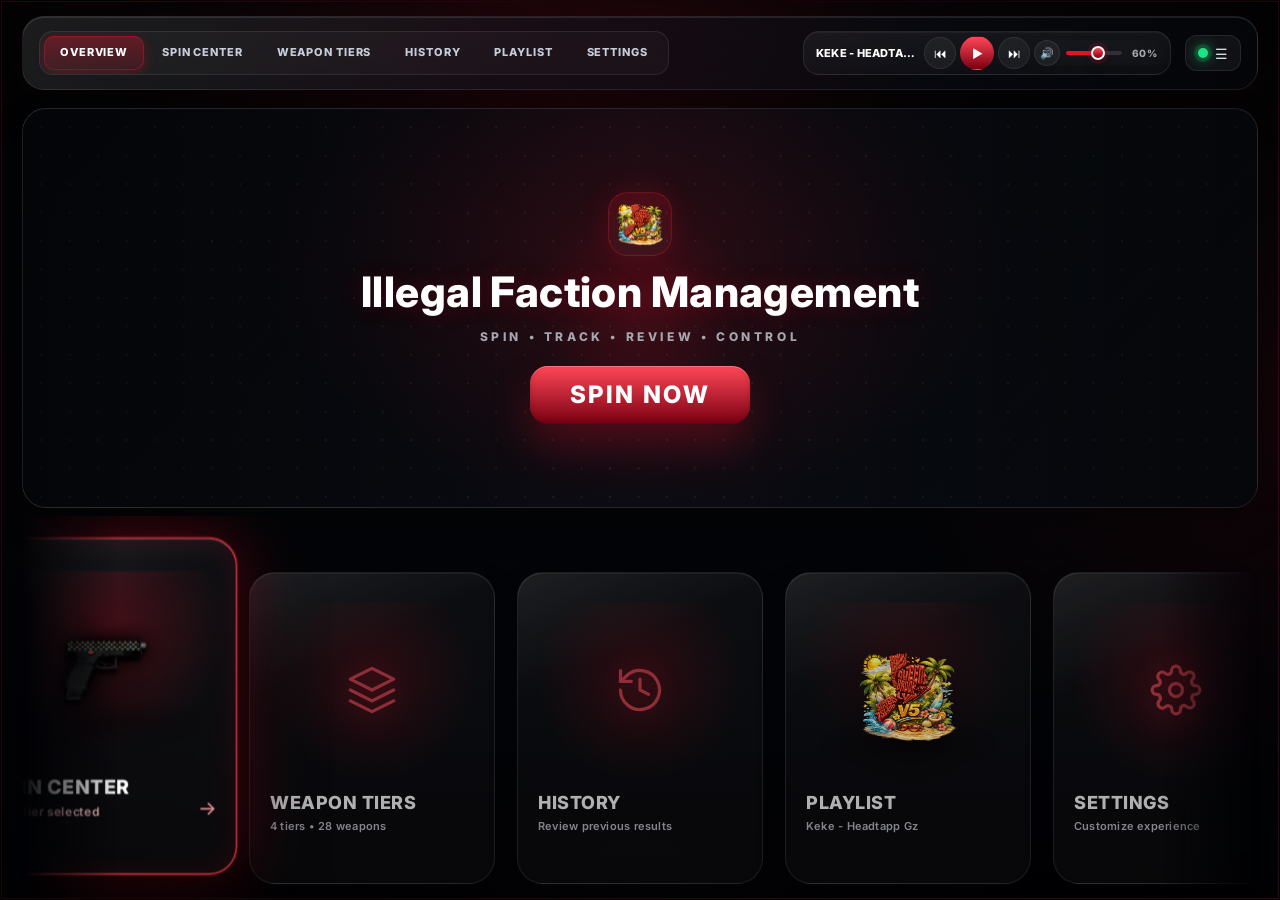
==== commit cc43ca5a: "Balance Tier 1.5/2 gun odds, make results modal sticky, dedupe cap - Rebalance BOTH Tier 1.5 and Tie" ====
--- a/index.html
+++ b/index.html
@@ -369,10 +369,6 @@
               <button class="settingBtn spinSpeed" data-speed="cinematic">Cinematic Spin</button>
               <button class="settingBtn" id="setSkipAnimations">Skip Animations</button>
             </div>
-            <div class="settingRow">
-              <div class="settingInfo"><b>Auto-Close Results</b><span>Every spin already saves to history automatically — this also dismisses the results popup for you shortly after it opens.</span></div>
-              <label class="toggleSwitch"><input id="setAutoCollect" type="checkbox"><span class="toggleKnob"></span></label>
-            </div>
           </div>
 
           <div class="settingsCard">
@@ -434,7 +430,7 @@
 </div>
 <canvas id="confettiCanvas"></canvas>
 <div class="toastStack" id="toastStack" aria-live="polite" aria-atomic="false"></div>
-<div class="modal" id="resultModal"><div class="resultBox"><div class="modalTop"><div><h2>Drops Won</h2><div class="tiny" id="resultSummaryMeta">0 items</div></div><div class="spinModalActions"><button class="close" id="resultToggleView" type="button">Show Individually</button><button class="close" id="closeResult" type="button" aria-label="Close">Close</button></div></div><div class="resultGrid" id="results"></div><div class="resultActions"><button class="settingBtn" id="viewHistoryBtn" type="button">View History</button><button class="collect" id="doneBtn" type="button">Done</button></div></div></div>
+<div class="modal" id="resultModal"><div class="resultBox"><div class="modalTop"><div><h2>Drops Won</h2><div class="tiny" id="resultSummaryMeta">0 items</div></div><div class="spinModalActions"><button class="close" id="resultToggleView" type="button">Show Individually</button></div></div><div class="resultGrid" id="results"></div><div class="resultActions"><button class="settingBtn" id="viewHistoryBtn" type="button">View History</button><button class="collect" id="doneBtn" type="button">Done</button></div></div></div>
 
 <div class="modal confirmModal" id="confirmModal" aria-hidden="true">
   <div class="confirmBox" role="dialog" aria-modal="true" aria-labelledby="confirmTitle" aria-describedby="confirmMessage">
--- a/css/main.css
+++ b/css/main.css
@@ -8,10 +8,10 @@
   --panel2Rgb:11,11,13;
   --line:rgba(255,255,255,.085);
   --lineStrong:rgba(255,255,255,.14);
-  --red:#FF6500;
-  --red2:#A83E00;
-  --redBright:#FF8A1F;
-  --redSoft:rgba(255,101,0,.16);
+  --red:#E4132A;
+  --red2:#7A0012;
+  --redBright:#FF4757;
+  --redSoft:rgba(228,19,42,.16);
   --green:#19e682;
   --danger:#e8000d;
   --danger2:#a8000a;
@@ -60,7 +60,7 @@
 body{
   min-height:100vh;
   background:
-    radial-gradient(circle at top, rgba(255,101,0,.10), transparent 32%),
+    radial-gradient(circle at top, rgba(228,19,42,.10), transparent 32%),
     linear-gradient(180deg, rgba(7,10,17,.10), rgba(2,4,8,.55)),
     var(--bg);
   color:var(--text);
@@ -76,7 +76,7 @@
 button{border:0;background:none}
 img{display:block;max-width:100%}
 a{text-decoration:none;color:inherit}
-::selection{background:rgba(255,101,0,.22)}
+::selection{background:rgba(228,19,42,.22)}
 .srOnly{position:absolute!important;width:1px!important;height:1px!important;padding:0!important;margin:-1px!important;overflow:hidden!important;clip:rect(0 0 0 0)!important;white-space:nowrap!important;border:0!important}
 
 .pageBgVideo{
@@ -95,8 +95,8 @@
 .ambient{
   position:fixed;inset:0;z-index:-3;pointer-events:none;
   background:
-    radial-gradient(circle at 22% 0%, rgba(255,101,0,.12), transparent 28%),
-    radial-gradient(circle at 100% 28%, rgba(255,101,0,.08), transparent 24%),
+    radial-gradient(circle at 22% 0%, rgba(228,19,42,.12), transparent 28%),
+    radial-gradient(circle at 100% 28%, rgba(228,19,42,.08), transparent 24%),
     linear-gradient(180deg, rgba(5,6,10,.34), rgba(1,3,8,.56));
 }
 body.light .ambient{background:linear-gradient(180deg, rgba(245,248,252,.60), rgba(232,236,244,.88))}
@@ -106,7 +106,7 @@
 }
 body::before{
   inset:1px;padding:1px;
-  background:conic-gradient(from 0deg, rgba(255,101,0,0) 0deg, rgba(255,101,0,.68) 70deg, rgba(255,138,31,.55) 150deg, rgba(168,62,0,.42) 230deg, rgba(255,101,0,.60) 310deg, rgba(255,101,0,0) 360deg);
+  background:conic-gradient(from 0deg, rgba(228,19,42,0) 0deg, rgba(228,19,42,.68) 70deg, rgba(255,71,87,.55) 150deg, rgba(168,62,0,.42) 230deg, rgba(228,19,42,.60) 310deg, rgba(228,19,42,0) 360deg);
   mask:linear-gradient(#000 0 0) content-box, linear-gradient(#000 0 0);
   -webkit-mask:linear-gradient(#000 0 0) content-box, linear-gradient(#000 0 0);
   mask-composite:exclude;-webkit-mask-composite:xor;
@@ -114,8 +114,8 @@
 }
 body::after{
   background:
-    radial-gradient(circle at 50% 0%, rgba(255,101,0,.06), transparent 24%),
-    radial-gradient(circle at 100% 50%, rgba(255,138,31,.045), transparent 22%),
+    radial-gradient(circle at 50% 0%, rgba(228,19,42,.06), transparent 24%),
+    radial-gradient(circle at 100% 50%, rgba(255,71,87,.045), transparent 22%),
     radial-gradient(circle at 50% 100%, rgba(168,62,0,.05), transparent 24%);
 }
 body.hideRgbTrail::before,body.hideRgbTrail::after{opacity:0}
@@ -137,8 +137,8 @@
 .brand{
   width:62px;height:62px;border-radius:20px;display:grid;place-items:center;flex:0 0 auto;
   background:linear-gradient(180deg, rgba(255,255,255,.08), rgba(255,255,255,.02));
-  border:1px solid rgba(255,101,0,.42);
-  box-shadow:0 0 0 1px rgba(255,255,255,.05) inset, 0 14px 24px rgba(0,0,0,.20), 0 0 28px rgba(255,101,0,.14);
+  border:1px solid rgba(228,19,42,.42);
+  box-shadow:0 0 0 1px rgba(255,255,255,.05) inset, 0 14px 24px rgba(0,0,0,.20), 0 0 28px rgba(228,19,42,.14);
 }
 .brand img{width:88%;height:88%;object-fit:contain}
 .spacer{flex:1}
@@ -152,9 +152,9 @@
 .navBtn .ico{font-size:20px;line-height:1}
 .navBtn:hover,.navBtn.active{
   color:#fff;
-  border-color:rgba(255,101,0,.38);
-  background:linear-gradient(180deg, rgba(255,101,0,.22), rgba(255,255,255,.04));
-  box-shadow:0 10px 20px rgba(0,0,0,.22), 0 0 18px rgba(255,101,0,.14);
+  border-color:rgba(228,19,42,.38);
+  background:linear-gradient(180deg, rgba(228,19,42,.22), rgba(255,255,255,.04));
+  box-shadow:0 10px 20px rgba(0,0,0,.22), 0 0 18px rgba(228,19,42,.14);
   transform:translateY(-1px);
 }
 body.light .navBtn{color:#4a5267}
@@ -191,9 +191,9 @@
   padding:0 6px 1px 0;
   font-family:AnotherDanger, Rajdhani, sans-serif;
   font-size:28px;line-height:.95;letter-spacing:.04em;text-transform:uppercase;
-  color:#FF8A1F;
+  color:#FF4757;
   -webkit-text-stroke:1.05px rgba(255,255,255,.96);
-  text-shadow:0 1px 0 rgba(255,255,255,.45), 0 0 16px rgba(255,101,0,.18), 0 0 26px rgba(255,101,0,.10);
+  text-shadow:0 1px 0 rgba(255,255,255,.45), 0 0 16px rgba(228,19,42,.18), 0 0 26px rgba(228,19,42,.10);
   white-space:nowrap;
 }
 .manager{
@@ -213,7 +213,7 @@
   height:36px;padding:0 12px;border-radius:12px;
   background:rgba(0,0,0,.20);border:1px solid rgba(255,255,255,.06);
 }
-.trackIcon{color:#FFB37A;font-size:14px;line-height:1}
+.trackIcon{color:#FF9DA6;font-size:14px;line-height:1}
 .trackName{
   min-width:0;overflow:hidden;text-overflow:ellipsis;white-space:nowrap;
   font-size:12px;font-weight:800;letter-spacing:.06em;text-transform:uppercase;
@@ -228,9 +228,9 @@
   transition:transform .18s var(--ease-ui), border-color .18s var(--ease-ui), background .18s var(--ease-ui), box-shadow .18s var(--ease-ui), color .18s var(--ease-ui);
 }
 .soundBtn:hover,.soundBtn:focus-visible{
-  border-color:rgba(255,101,0,.42);
-  background:linear-gradient(180deg, rgba(255,101,0,.14), rgba(255,255,255,.04));
-  box-shadow:0 12px 22px rgba(0,0,0,.20), 0 0 18px rgba(255,101,0,.10);
+  border-color:rgba(228,19,42,.42);
+  background:linear-gradient(180deg, rgba(228,19,42,.14), rgba(255,255,255,.04));
+  box-shadow:0 12px 22px rgba(0,0,0,.20), 0 0 18px rgba(228,19,42,.10);
   transform:translateY(-1px);
 }
 .soundBtn:active{transform:translateY(0) scale(.985)}
@@ -247,19 +247,19 @@
   transition:filter .18s var(--ease-ui), transform .18s var(--ease-ui);
 }
 .volumeSlider:hover{filter:brightness(1.1)}
-.volumeSlider:focus-visible{box-shadow:0 0 0 4px rgba(255,101,0,.18)}
+.volumeSlider:focus-visible{box-shadow:0 0 0 4px rgba(228,19,42,.18)}
 .volumeSlider:active{transform:scaleY(1.15)}
 .volumeSlider::-webkit-slider-thumb{
   -webkit-appearance:none;appearance:none;width:14px;height:14px;border-radius:50%;
-  background:linear-gradient(180deg,#FF8A1F,#A83E00);
+  background:linear-gradient(180deg,#FF4757,#7A0012);
   border:2px solid rgba(255,255,255,.96);
-  box-shadow:0 0 0 4px rgba(255,101,0,.14), 0 5px 10px rgba(0,0,0,.24);
+  box-shadow:0 0 0 4px rgba(228,19,42,.14), 0 5px 10px rgba(0,0,0,.24);
 }
 .volumeSlider::-moz-range-thumb{
   width:14px;height:14px;border-radius:50%;
-  background:linear-gradient(180deg,#FF8A1F,#A83E00);
+  background:linear-gradient(180deg,#FF4757,#7A0012);
   border:2px solid rgba(255,255,255,.96);
-  box-shadow:0 0 0 4px rgba(255,101,0,.14), 0 5px 10px rgba(0,0,0,.24);
+  box-shadow:0 0 0 4px rgba(228,19,42,.14), 0 5px 10px rgba(0,0,0,.24);
 }
 .volumeSlider::-moz-range-track{height:4px;border:none;background:transparent}
 .volumeValue{
@@ -280,7 +280,7 @@
   font-size:20px;font-weight:600;letter-spacing:.01em;
 }
 .welcome b{font-weight:900}
-.script{font-family:BrotherSignature;font-size:24px;color:#fff;opacity:.92;text-shadow:0 0 18px rgba(255,101,0,.18)}
+.script{font-family:BrotherSignature;font-size:24px;color:#fff;opacity:.92;text-shadow:0 0 18px rgba(228,19,42,.18)}
 
 .hero,.setup,.panel,.historySide,.historyTableBox,.settingsHero,.settingsCard,.spinBox,.resultBox,.rarityPeekInner,.card{
   background:linear-gradient(180deg, rgba(var(--panelRgb), calc(.90 * var(--panelOpacity))), rgba(var(--panel2Rgb), calc(.82 * var(--panelOpacity))));
@@ -291,11 +291,11 @@
 .hero{
   position:relative;height:360px;border-radius:var(--radius-xl);overflow:hidden;
 }
-.dotCanvas{position:absolute;inset:0;width:100%;height:100%;z-index:0;background:radial-gradient(circle at 50% 50%, rgba(255,101,0,.06), transparent 44%), linear-gradient(135deg, rgba(7,10,17,.88), rgba(13,18,28,.78))}
+.dotCanvas{position:absolute;inset:0;width:100%;height:100%;z-index:0;background:radial-gradient(circle at 50% 50%, rgba(228,19,42,.06), transparent 44%), linear-gradient(135deg, rgba(7,10,17,.88), rgba(13,18,28,.78))}
 .dotShade,.heroShade{
   position:absolute;inset:0;z-index:1;
   background:
-    radial-gradient(circle at var(--mx,50%) var(--my,50%), rgba(255,101,0,.13), transparent 16%),
+    radial-gradient(circle at var(--mx,50%) var(--my,50%), rgba(228,19,42,.13), transparent 16%),
     linear-gradient(90deg, rgba(0,0,0,.56), rgba(0,0,0,.18) 50%, rgba(0,0,0,.56));
 }
 .centerLaunch{
@@ -303,12 +303,12 @@
 }
 .launchBtn{
   width:100%;height:72px;border-radius:18px;
-  background:linear-gradient(180deg,#FF8A1F,#A83E00);
+  background:linear-gradient(180deg,#FF4757,#7A0012);
   color:#fff;font-family:Inter, "SF Pro Display", system-ui, sans-serif;font-weight:800;font-size:32px;letter-spacing:.10em;text-transform:uppercase;
-  box-shadow:0 20px 44px rgba(255,101,0,.28), inset 0 1px 0 rgba(255,255,255,.24);
+  box-shadow:0 20px 44px rgba(228,19,42,.28), inset 0 1px 0 rgba(255,255,255,.24);
   cursor:pointer;transition:transform .18s var(--ease-ui), filter .18s var(--ease-ui), box-shadow .18s var(--ease-ui);
 }
-.launchBtn:hover{transform:translateY(-2px);filter:brightness(1.04);box-shadow:0 24px 54px rgba(255,101,0,.32), inset 0 1px 0 rgba(255,255,255,.22)}
+.launchBtn:hover{transform:translateY(-2px);filter:brightness(1.04);box-shadow:0 24px 54px rgba(228,19,42,.32), inset 0 1px 0 rgba(255,255,255,.22)}
 
 .setup{
   margin-top:16px;padding:18px;border-radius:var(--radius-lg);
@@ -317,8 +317,8 @@
 .setupBlock{display:flex;align-items:center;gap:14px;min-width:0}
 .setupIcon{
   width:54px;height:54px;border-radius:16px;flex:0 0 auto;display:grid;place-items:center;overflow:hidden;
-  background:linear-gradient(180deg, rgba(255,101,0,.16), rgba(255,255,255,.04));
-  border:1px solid rgba(255,101,0,.26);
+  background:linear-gradient(180deg, rgba(228,19,42,.16), rgba(255,255,255,.04));
+  border:1px solid rgba(228,19,42,.26);
 }
 .setupIcon img{width:82%;height:82%;object-fit:contain}
 .fieldLabel,.panelTitle h3,.sectionHead h2,.historyTitle,.settingsTitle,.settingsCard h3,.tableTools h2{
@@ -334,8 +334,8 @@
 }
 .groupInput{max-width:290px}
 .groupInput:focus,.settingsInput:focus{
-  border-color:rgba(255,101,0,.42);
-  box-shadow:0 0 0 4px rgba(255,101,0,.10);
+  border-color:rgba(228,19,42,.42);
+  box-shadow:0 0 0 4px rgba(228,19,42,.10);
   background:rgba(0,0,0,.24);
 }
 .tiers{display:grid;grid-template-columns:repeat(4,minmax(0,1fr));gap:10px}
@@ -351,9 +351,9 @@
 }
 .tierTab small{display:block;margin-top:6px;font-size:11px;color:var(--muted);letter-spacing:.06em}
 .tierTab:hover,.tierTab.active,.themeBtn:hover,.themeBtn.active,.chip:hover,.chip.active,.settingBtn:hover,.settingBtn.active,.spinType:hover,.spinType.active{
-  border-color:rgba(255,101,0,.38);
-  background:linear-gradient(180deg, rgba(255,101,0,.16), rgba(255,255,255,.04));
-  box-shadow:0 12px 22px rgba(0,0,0,.18), 0 0 18px rgba(255,101,0,.10);
+  border-color:rgba(228,19,42,.38);
+  background:linear-gradient(180deg, rgba(228,19,42,.16), rgba(255,255,255,.04));
+  box-shadow:0 12px 22px rgba(0,0,0,.18), 0 0 18px rgba(228,19,42,.10);
   transform:translateY(-1px);
 }
 .sectionHead{
@@ -410,17 +410,17 @@
 }
 .card::before{
   content:"";position:absolute;inset:0;
-  background:radial-gradient(circle at 0% 50%, rgba(255,101,0,.14), transparent 36%);
+  background:radial-gradient(circle at 0% 50%, rgba(228,19,42,.14), transparent 36%);
   pointer-events:none;
 }
 .card:hover{
   transform:translateY(-3px);
-  border-color:rgba(255,101,0,.34);
-  box-shadow:0 18px 36px rgba(0,0,0,.26), 0 0 18px rgba(255,101,0,.12);
+  border-color:rgba(228,19,42,.34);
+  box-shadow:0 18px 36px rgba(0,0,0,.26), 0 0 18px rgba(228,19,42,.12);
 }
 .thumb{
   display:grid;place-items:center;position:relative;padding:14px;
-  background:linear-gradient(135deg, rgba(255,101,0,.08), rgba(255,255,255,.01));
+  background:linear-gradient(135deg, rgba(228,19,42,.08), rgba(255,255,255,.01));
 }
 .imgShell{display:inline-grid;place-items:center}
 .thumb .imgShell{width:112px;height:96px}
@@ -457,7 +457,7 @@
 .uncommon{border-color:#19e882!important;color:#19e882}
 .rare{border-color:#468dff!important;color:#76a8ff}
 .epic{border-color:#D6379E!important;color:#FF8FD1}
-.legendary{border-color:#ff2738!important;color:#ffd458;box-shadow:0 0 14px rgba(232,0,13,.18)}
+.legendary{border-color:#FFB020!important;color:#FFD666;box-shadow:0 0 14px rgba(255,176,32,.22)}
 
 .panel,.historySide,.historyTableBox,.settingsCard{border-radius:var(--radius-lg);padding:18px}
 .panelTitle,.tableTools{
@@ -493,7 +493,7 @@
 .settingsLayout{display:grid;gap:16px}
 .settingsHero{
   padding:22px;border-radius:var(--radius-xl);
-  background:linear-gradient(135deg, rgba(255,101,0,.18), rgba(var(--panelRgb), calc(.86 * var(--panelOpacity))) 42%, rgba(var(--panel2Rgb), calc(.84 * var(--panelOpacity))) 100%);
+  background:linear-gradient(135deg, rgba(228,19,42,.18), rgba(var(--panelRgb), calc(.86 * var(--panelOpacity))) 42%, rgba(var(--panel2Rgb), calc(.84 * var(--panelOpacity))) 100%);
 }
 .settingsTitle{
   font-family:Inter, "SF Pro Display", system-ui, sans-serif;font-weight:800;font-size:34px;line-height:1;letter-spacing:.08em;
@@ -541,13 +541,13 @@
   background:#fff;box-shadow:0 4px 10px rgba(0,0,0,.24);transition:.18s var(--ease-ui);
 }
 .toggleSwitch input:checked + .toggleKnob{
-  background:rgba(255,101,0,.72);border-color:rgba(255,101,0,.86);
-  box-shadow:0 0 18px rgba(255,101,0,.18);
+  background:rgba(228,19,42,.72);border-color:rgba(228,19,42,.86);
+  box-shadow:0 0 18px rgba(228,19,42,.18);
 }
 .toggleSwitch input:checked + .toggleKnob::before{transform:translateX(25px)}
 .versionBox{
   border-radius:16px;padding:18px;text-align:center;
-  border:1px dashed rgba(255,101,0,.34);
+  border:1px dashed rgba(228,19,42,.34);
   background:rgba(255,255,255,.03);
   font-size:13px;font-weight:700;color:var(--muted);line-height:1.8;letter-spacing:.06em;
 }
@@ -570,8 +570,8 @@
 .groupRow b{display:block;font-size:13px;font-weight:800;text-transform:uppercase;letter-spacing:.08em}
 .groupRow span{display:block;margin-top:4px;font-size:11px;font-weight:700;color:var(--muted);text-transform:uppercase;letter-spacing:.07em}
 .groupRow:hover,.groupRow.active{
-  border-color:rgba(255,101,0,.34);
-  background:rgba(255,101,0,.12);
+  border-color:rgba(228,19,42,.34);
+  background:rgba(228,19,42,.12);
   box-shadow:0 10px 20px rgba(0,0,0,.16);
 }
 .clear,.danger{
@@ -603,7 +603,7 @@
   border:1px solid rgba(255,255,255,.10);background:rgba(255,255,255,.05);cursor:pointer;
   transition:transform .18s var(--ease-ui), border-color .18s var(--ease-ui), background .18s var(--ease-ui), box-shadow .18s var(--ease-ui);
 }
-.iconBtn:hover{transform:translateY(-1px);border-color:rgba(255,101,0,.38);background:rgba(255,101,0,.12);box-shadow:0 12px 20px rgba(0,0,0,.18)}
+.iconBtn:hover{transform:translateY(-1px);border-color:rgba(228,19,42,.38);background:rgba(228,19,42,.12);box-shadow:0 12px 20px rgba(0,0,0,.18)}
 .legacyBadge{
   display:inline-flex;align-items:center;gap:6px;margin-left:8px;padding:4px 8px;border-radius:999px;
   background:rgba(255,255,255,.05);border:1px solid rgba(255,255,255,.08);
@@ -635,7 +635,7 @@
   font-size:11px;font-weight:800;text-transform:uppercase;letter-spacing:.08em;
   transition:transform .18s var(--ease-ui), border-color .18s var(--ease-ui), background .18s var(--ease-ui), box-shadow .18s var(--ease-ui);
 }
-.close:hover,.confirmBtn:hover{transform:translateY(-1px);border-color:rgba(255,101,0,.34);box-shadow:0 12px 20px rgba(0,0,0,.18)}
+.close:hover,.confirmBtn:hover{transform:translateY(-1px);border-color:rgba(228,19,42,.34);box-shadow:0 12px 20px rgba(0,0,0,.18)}
 .close:disabled{
   opacity:.4;cursor:not-allowed;pointer-events:none;filter:grayscale(.4);
   transform:none!important;box-shadow:none!important;border-color:rgba(255,255,255,.06)!important;
@@ -652,7 +652,7 @@
 .line{
   position:absolute;left:12px;right:12px;top:50%;height:2px;border-radius:999px;z-index:3;
   background:linear-gradient(90deg, transparent, var(--red), #fff, var(--red), transparent);
-  box-shadow:0 0 14px rgba(255,101,0,.38);
+  box-shadow:0 0 14px rgba(228,19,42,.38);
 }
 .track{display:flex;flex-direction:column;will-change:transform;transform:translate3d(0,0,0)}
 .reelItem{
@@ -664,7 +664,7 @@
 .reelItem img{object-fit:contain;opacity:1;transform:none}
 .reelText{min-width:0}
 .reelText strong{display:block;overflow:hidden;text-overflow:ellipsis;white-space:nowrap}
-.reelItem.winner{background:linear-gradient(90deg, rgba(255,101,0,.18), transparent 80%)}
+.reelItem.winner{background:linear-gradient(90deg, rgba(228,19,42,.18), transparent 80%)}
 .resultGrid{display:grid;grid-template-columns:repeat(auto-fit,minmax(165px,1fr));gap:12px}
 .resultCard{
   padding:16px;border-radius:18px;text-align:center;
@@ -674,20 +674,20 @@
 .resultCard img{object-fit:contain;opacity:1;transform:none}
 .collect{
   width:100%;min-height:52px;margin-top:16px;border-radius:16px;
-  background:linear-gradient(180deg,#FF8A1F,#A83E00);
+  background:linear-gradient(180deg,#FF4757,#7A0012);
   color:#fff;font-size:13px;font-weight:900;letter-spacing:.10em;text-transform:uppercase;cursor:pointer;
-  box-shadow:0 18px 34px rgba(255,101,0,.22);
+  box-shadow:0 18px 34px rgba(228,19,42,.22);
 }
 
 .confirmModal{z-index:40}
 .confirmBox{
   position:relative;padding:24px;border:1px solid rgba(255,255,255,.09);
   background:linear-gradient(180deg, rgba(18,21,31,.98), rgba(10,12,18,.98));
-  box-shadow:0 30px 90px rgba(0,0,0,.56), 0 0 0 1px rgba(255,101,0,.12), 0 0 44px rgba(255,101,0,.12);
+  box-shadow:0 30px 90px rgba(0,0,0,.56), 0 0 0 1px rgba(228,19,42,.12), 0 0 44px rgba(228,19,42,.12);
 }
 .confirmGlow{
   position:absolute;inset:-1px auto auto -1px;width:62%;height:150px;
-  background:radial-gradient(circle at top left, rgba(255,101,0,.20), transparent 72%);
+  background:radial-gradient(circle at top left, rgba(228,19,42,.20), transparent 72%);
   pointer-events:none;
 }
 .confirmHeader{
@@ -709,14 +709,14 @@
 
 .typewriter{
   position:fixed;inset:0;z-index:50;display:flex;align-items:center;justify-content:center;flex-direction:column;gap:14px;
-  background:radial-gradient(circle at top, rgba(255,101,0,.12), transparent 28%), #04060b;
+  background:radial-gradient(circle at top, rgba(228,19,42,.12), transparent 28%), #04060b;
   transition:opacity .5s ease, visibility .5s ease;
 }
 .typewriter.hide{opacity:0;visibility:hidden}
 .typeTitle{
   font-family:AnotherDanger, Rajdhani, sans-serif;
   font-size:clamp(2.4rem,5.5vw,5.2rem);line-height:.95;letter-spacing:.08em;
-  color:#fff;text-shadow:0 0 24px rgba(255,101,0,.32);
+  color:#fff;text-shadow:0 0 24px rgba(228,19,42,.32);
 }
 .typeSub{
   font-size:11px;font-weight:800;letter-spacing:.16em;text-transform:uppercase;color:var(--muted);
@@ -733,7 +733,7 @@
 }
 .gateBtn{
   min-width:140px;height:52px;padding:0 18px;border-radius:14px;
-  background:linear-gradient(180deg,#FF8A1F,#A83E00);color:#fff;
+  background:linear-gradient(180deg,#FF4757,#7A0012);color:#fff;
   font-size:12px;font-weight:900;letter-spacing:.10em;text-transform:uppercase;cursor:pointer;
 }
 .gateError{
@@ -765,7 +765,7 @@
 @keyframes clickPulse{50%{transform:scale(.985)}}
 @keyframes weaponFloat{0%,100%{transform:translateY(0)}50%{transform:translateY(calc(var(--floatAmt,12px) * -1))}}
 @keyframes reelBlur{50%{opacity:.72}}
-@keyframes winnerLock{50%{transform:scale(1.05);filter:brightness(1.25) drop-shadow(0 0 20px rgba(255,101,0,.44))}100%{transform:none}}
+@keyframes winnerLock{50%{transform:scale(1.05);filter:brightness(1.25) drop-shadow(0 0 20px rgba(228,19,42,.44))}100%{transform:none}}
 @media (prefers-reduced-motion: reduce){*,*::before,*::after{animation:none!important;transition:none!important}}
 
 ::-webkit-scrollbar{width:10px;height:10px}
@@ -788,11 +788,11 @@
   background:
     linear-gradient(135deg, rgba(var(--glassDarkTop), calc(.105 * var(--panelOpacity))) 0%, rgba(var(--glassDarkBase), calc(.50 * var(--panelOpacity))) 42%, rgba(9,11,18, calc(.36 * var(--panelOpacity))) 100%)!important;
   border-color:rgba(255,255,255,.12)!important;
-  box-shadow:0 20px 46px rgba(0,0,0,.28), inset 0 1px 0 rgba(255,255,255,.10), 0 0 28px rgba(255,101,0,.055)!important;
+  box-shadow:0 20px 46px rgba(0,0,0,.28), inset 0 1px 0 rgba(255,255,255,.10), 0 0 28px rgba(228,19,42,.055)!important;
 }
 .hero{
   background:
-    radial-gradient(circle at 50% 48%, rgba(255,101,0, calc(.10 * var(--panelOpacity))), transparent 44%),
+    radial-gradient(circle at 50% 48%, rgba(228,19,42, calc(.10 * var(--panelOpacity))), transparent 44%),
     linear-gradient(135deg, rgba(255,255,255, calc(.075 * var(--panelOpacity))), rgba(10,13,22, calc(.36 * var(--panelOpacity))))!important;
 }
 body.hideHeroPanel .hero{
@@ -806,7 +806,7 @@
 body.hideHeroPanel .heroShade,body.hideHeroPanel .dotCanvas{opacity:0!important;visibility:hidden!important}
 body.light{
   background:
-    radial-gradient(circle at top, rgba(255,101,0,.055), transparent 28%),
+    radial-gradient(circle at top, rgba(228,19,42,.055), transparent 28%),
     linear-gradient(180deg,#f4f7fb,#e7edf5)!important;
   color:#10131b!important;
 }
@@ -816,15 +816,15 @@
   background:
     linear-gradient(135deg, rgba(var(--glassLightTop), calc(.62 * var(--panelOpacity))) 0%, rgba(var(--glassLightBase), calc(.44 * var(--panelOpacity))) 48%, rgba(235,240,248, calc(.34 * var(--panelOpacity))) 100%)!important;
   border-color:rgba(15,23,42,.12)!important;
-  box-shadow:0 18px 36px rgba(20,32,52,.12), inset 0 1px 0 rgba(255,255,255,.78), 0 0 22px rgba(255,101,0,.045)!important;
+  box-shadow:0 18px 36px rgba(20,32,52,.12), inset 0 1px 0 rgba(255,255,255,.78), 0 0 22px rgba(228,19,42,.045)!important;
   color:#111827!important;
 }
-body.light .dotCanvas{background:radial-gradient(circle at 50% 50%,rgba(255,101,0,.05),transparent 46%),linear-gradient(135deg,rgba(255,255,255,.28),rgba(236,241,248,.24))!important}
-body.light .heroShade,.body.light .dotShade{background:radial-gradient(circle at var(--mx,50%) var(--my,50%),rgba(255,101,0,.09),transparent 22%),linear-gradient(90deg,rgba(255,255,255,.45),rgba(255,255,255,.05),rgba(255,255,255,.45))!important}
+body.light .dotCanvas{background:radial-gradient(circle at 50% 50%,rgba(228,19,42,.05),transparent 46%),linear-gradient(135deg,rgba(255,255,255,.28),rgba(236,241,248,.24))!important}
+body.light .heroShade,.body.light .dotShade{background:radial-gradient(circle at var(--mx,50%) var(--my,50%),rgba(228,19,42,.09),transparent 22%),linear-gradient(90deg,rgba(255,255,255,.45),rgba(255,255,255,.05),rgba(255,255,255,.45))!important}
 body.light .groupInput,body.light .settingsInput{background:rgba(255,255,255,.34)!important;border-color:rgba(15,23,42,.14)!important;color:#111827!important}
 body.light .themeBtn,body.light .tierTab,body.light .chip,body.light .settingBtn,body.light .soundBtn,body.light .spinType,body.light .rule,body.light .trackBadge,body.light .volumeControl{background:rgba(255,255,255,.34)!important;border-color:rgba(15,23,42,.12)!important;color:#111827!important}
 body.light .tiny,body.light .fieldLabel,body.light .itemCat,body.light .rule span,body.light .spinType span,body.light .settingInfo span,body.light .volumeValue{color:#596579!important}
-body.light .appTitle{-webkit-text-stroke:.7px rgba(255,101,0,.55);color:#111827!important;text-shadow:0 0 10px rgba(255,101,0,.10)!important;background:none!important;-webkit-background-clip:border-box!important;background-clip:border-box!important}
+body.light .appTitle{-webkit-text-stroke:.7px rgba(228,19,42,.55);color:#111827!important;text-shadow:0 0 10px rgba(228,19,42,.10)!important;background:none!important;-webkit-background-clip:border-box!important;background-clip:border-box!important}
 .weaponFloat,.itemImg.imgReady,.weaponFloat.imgReady,.thumb img.imgReady,.rarityPeekCard img.imgReady,.resultCard img,.resultCard .emoji,.reelItem img,.reelItem .emoji,.miniImg{
   opacity:1!important;
   animation:finalWeaponFloat 3.25s ease-in-out infinite!important;
@@ -870,8 +870,8 @@
 .topNav .navBtn::after{display:none!important}
 .navIndicator{
   position:absolute;left:0;top:4px;bottom:4px;z-index:0;border-radius:10px;
-  background:linear-gradient(180deg, rgba(255,101,0,.34), rgba(255,101,0,.14));
-  box-shadow:0 0 0 1px rgba(255,101,0,.4) inset, 0 4px 14px rgba(255,101,0,.28);
+  background:linear-gradient(180deg, rgba(228,19,42,.34), rgba(228,19,42,.14));
+  box-shadow:0 0 0 1px rgba(228,19,42,.4) inset, 0 4px 14px rgba(228,19,42,.28);
   transition:transform .32s cubic-bezier(.2,.8,.2,1),width .32s cubic-bezier(.2,.8,.2,1);
   width:0;
 }
@@ -886,10 +886,10 @@
   font-size:13px;cursor:pointer;
   transition:transform .16s var(--ease-ui),background .18s ease,box-shadow .18s ease,border-color .18s ease;
 }
-.playerIconBtn:hover{background:rgba(255,101,0,.18);border-color:rgba(255,101,0,.4);box-shadow:0 0 14px rgba(255,101,0,.2);transform:translateY(-1px)}
+.playerIconBtn:hover{background:rgba(228,19,42,.18);border-color:rgba(228,19,42,.4);box-shadow:0 0 14px rgba(228,19,42,.2);transform:translateY(-1px)}
 .playerIconBtn:active{transform:scale(.92)}
-.playerIconBtnMain{width:34px;height:34px;background:linear-gradient(180deg,#FF8A1F,#A83E00);border-color:transparent;color:#fff;font-size:12px}
-.playerIconBtnMain:hover{filter:brightness(1.1);box-shadow:0 0 16px rgba(255,101,0,.4)}
+.playerIconBtnMain{width:34px;height:34px;background:linear-gradient(180deg,#FF4757,#7A0012);border-color:transparent;color:#fff;font-size:12px}
+.playerIconBtnMain:hover{filter:brightness(1.1);box-shadow:0 0 16px rgba(228,19,42,.4)}
 .playerIconBtnSmall{width:26px;height:26px;font-size:11px}
 .volumeControl.compactVolume{display:flex;align-items:center;gap:6px;height:auto;padding:0 6px 0 0;background:none;border:none}
 .volumeSlider{width:64px}
@@ -902,13 +902,13 @@
   background:rgba(255,255,255,.05);border:1px solid rgba(255,255,255,.09);color:var(--text);cursor:pointer;
   transition:border-color .18s ease,background .18s ease,transform .18s var(--ease-ui);
 }
-.profileBtn:hover{border-color:rgba(255,101,0,.4);background:rgba(255,101,0,.1);transform:translateY(-1px)}
+.profileBtn:hover{border-color:rgba(228,19,42,.4);background:rgba(228,19,42,.1);transform:translateY(-1px)}
 .profileGlyph{font-size:14px;opacity:.85}
 .profilePanel{
   position:absolute;right:0;top:calc(100% + 10px);z-index:30;min-width:190px;
   padding:8px;border-radius:16px;
   background:linear-gradient(180deg, rgba(20,16,30,.98), rgba(12,10,18,.98));
-  border:1px solid rgba(255,101,0,.22);box-shadow:0 26px 48px rgba(0,0,0,.5);
+  border:1px solid rgba(228,19,42,.22);box-shadow:0 26px 48px rgba(0,0,0,.5);
   transform-origin:top right;transform:scale(.92) translateY(-6px);opacity:0;pointer-events:none;
   transition:transform .2s var(--ease-ui),opacity .18s ease;
 }
@@ -918,14 +918,14 @@
   background:transparent;border:0;color:var(--text);font-size:12px;font-weight:700;cursor:pointer;
   transition:background .16s ease;
 }
-.profilePanelItem:hover{background:rgba(255,101,0,.16)}
+.profilePanelItem:hover{background:rgba(228,19,42,.16)}
 .profileVersion{padding:10px 12px 4px;font-size:10px;color:var(--muted);font-weight:700;text-transform:uppercase;letter-spacing:.05em;border-top:1px solid var(--line);margin-top:4px}
 
 /* --- Home hero: cinematic stage --- */
 .homeHero{height:auto;min-height:400px;padding:44px 24px;display:flex;align-items:center;justify-content:center;isolation:isolate}
 .heroSpotlight{
   position:absolute;inset:0;z-index:0;pointer-events:none;border-radius:inherit;overflow:hidden;
-  background:radial-gradient(560px 360px at 50% 38%, rgba(255,101,0,.16), transparent 68%);
+  background:radial-gradient(560px 360px at 50% 38%, rgba(228,19,42,.16), transparent 68%);
   animation:spotlightDrift 10s ease-in-out infinite;
 }
 @keyframes spotlightDrift{
@@ -950,15 +950,15 @@
   background:rgba(255,255,255,.06);border:1px solid rgba(255,255,255,.14);
   font-size:10px;font-weight:800;letter-spacing:.08em;text-transform:uppercase;color:var(--text);
 }
-.heroBadgeRarity{border-color:rgba(255,101,0,.5);color:#FFD9B3;background:rgba(255,101,0,.14)}
-.heroBadgeRarity.legendary{border-color:#ff2738;color:#ffd458;background:rgba(232,0,13,.14)}
+.heroBadgeRarity{border-color:rgba(228,19,42,.5);color:#FFC9CE;background:rgba(228,19,42,.14)}
+.heroBadgeRarity.legendary{border-color:#FFB020;color:#FFD666;background:rgba(255,176,32,.16)}
 .heroBadgeRarity.epic{border-color:#D6379E;color:#FF8FD1;background:rgba(214,55,158,.14)}
 .heroBadgeRarity.rare{border-color:#468dff;color:#76a8ff;background:rgba(70,141,255,.14)}
 .heroBadgeRarity.uncommon{border-color:#19e882;color:#19e882;background:rgba(25,232,130,.12)}
 .heroBadgeRarity.common{border-color:#8b93a4;color:#d4dae5;background:rgba(139,147,164,.1)}
-.heroLogo{width:64px;height:64px;border-radius:20px;display:grid;place-items:center;background:linear-gradient(180deg,rgba(255,101,0,.20),rgba(255,255,255,.03));border:1px solid rgba(255,101,0,.34);box-shadow:0 0 28px rgba(255,101,0,.18)}
+.heroLogo{width:64px;height:64px;border-radius:20px;display:grid;place-items:center;background:linear-gradient(180deg,rgba(228,19,42,.20),rgba(255,255,255,.03));border:1px solid rgba(228,19,42,.34);box-shadow:0 0 28px rgba(228,19,42,.18)}
 .heroLogo img{width:80%;height:80%;object-fit:contain}
-.heroTitle{font-family:Inter,"SF Pro Display",system-ui,sans-serif;font-weight:800;font-size:clamp(26px,3.6vw,42px);line-height:1.05;letter-spacing:.01em;color:#fff;text-shadow:0 0 24px rgba(255,101,0,.22)}
+.heroTitle{font-family:Inter,"SF Pro Display",system-ui,sans-serif;font-weight:800;font-size:clamp(26px,3.6vw,42px);line-height:1.05;letter-spacing:.01em;color:#fff;text-shadow:0 0 24px rgba(228,19,42,.22)}
 .heroSub{font-size:12px;font-weight:800;letter-spacing:.3em;color:var(--muted);text-transform:uppercase}
 .heroActions{display:flex;gap:12px;margin-top:8px;flex-wrap:wrap;justify-content:center}
 .heroActions .launchBtn{width:auto;min-width:220px;height:58px;font-size:24px;padding:0 30px}
@@ -969,7 +969,7 @@
   font-family:Inter, "SF Pro Display", system-ui, sans-serif;font-weight:800;font-size:20px;letter-spacing:.06em;text-transform:uppercase;
   cursor:pointer;transition:transform .18s var(--ease-ui),border-color .18s var(--ease-ui),box-shadow .18s var(--ease-ui);
 }
-.secondaryBtn:hover{transform:translateY(-2px);border-color:rgba(255,101,0,.4);box-shadow:0 14px 26px rgba(0,0,0,.22)}
+.secondaryBtn:hover{transform:translateY(-2px);border-color:rgba(228,19,42,.4);box-shadow:0 14px 26px rgba(0,0,0,.22)}
 
 /* --- Premium card carousel --- */
 .cardGridOuter{position:relative;margin:8px 0 4px}
@@ -1015,17 +1015,17 @@
 .homeCard:hover::after{opacity:1}
 .homeCard:hover{
   --lift:-8px;--scale:1.02;opacity:.94;z-index:5!important;
-  border-color:rgba(255,101,0,.4);
-  box-shadow:0 26px 48px rgba(0,0,0,.4), 0 0 26px rgba(255,101,0,.16), inset 0 1px 0 rgba(255,255,255,.1);
+  border-color:rgba(228,19,42,.4);
+  box-shadow:0 26px 48px rgba(0,0,0,.4), 0 0 26px rgba(228,19,42,.16), inset 0 1px 0 rgba(255,255,255,.1);
 }
 .homeCard.active{
   --scale:1.08;--lift:-22px;z-index:6!important;opacity:1;
-  border-color:rgba(255,138,31,.95);
+  border-color:rgba(255,71,87,.95);
   box-shadow:
     0 40px 76px rgba(0,0,0,.5),
-    0 0 0 1px rgba(255,101,0,.4),
-    0 0 64px rgba(255,101,0,.4),
-    inset 0 0 28px rgba(255,101,0,.12),
+    0 0 0 1px rgba(228,19,42,.4),
+    0 0 64px rgba(228,19,42,.4),
+    inset 0 0 28px rgba(228,19,42,.12),
     inset 0 1px 0 rgba(255,255,255,.16);
 }
 .homeCard.active:hover{--lift:-22px;--scale:1.08}
@@ -1041,22 +1041,22 @@
   15%{opacity:1}
   100%{transform:translateX(140%);opacity:0}
 }
-.homeCardMedia{height:56%;display:grid;place-items:center;padding:22px;position:relative;background:radial-gradient(circle at 50% 30%, rgba(255,101,0,.15), transparent 62%);transition:background .4s ease}
+.homeCardMedia{height:56%;display:grid;place-items:center;padding:22px;position:relative;background:radial-gradient(circle at 50% 30%, rgba(228,19,42,.15), transparent 62%);transition:background .4s ease}
 .homeCardMedia::before{content:"";position:absolute;left:14%;right:14%;bottom:6%;height:26%;border-radius:50%;background:radial-gradient(ellipse at center, rgba(0,0,0,.35), transparent 72%);filter:blur(2px)}
 .homeCardMedia img{width:72%;height:72%;object-fit:contain;filter:drop-shadow(0 14px 20px rgba(0,0,0,.5)) brightness(1);position:relative;z-index:1;transition:filter .4s ease,transform .5s cubic-bezier(.34,1.45,.44,1)}
-.homeCard.active .homeCardMedia{background:radial-gradient(circle at 50% 30%, rgba(255,101,0,.28), transparent 66%)}
+.homeCard.active .homeCardMedia{background:radial-gradient(circle at 50% 30%, rgba(228,19,42,.28), transparent 66%)}
 .homeCard.active .homeCardMedia img{filter:drop-shadow(0 16px 22px rgba(0,0,0,.55)) brightness(1.18);transform:translateY(-2px) scale(1.04)}
-.homeCardIcon{background:radial-gradient(circle at 50% 42%, rgba(255,101,0,.2), transparent 66%)}
+.homeCardIcon{background:radial-gradient(circle at 50% 42%, rgba(228,19,42,.2), transparent 66%)}
 .homeCardIcon::before{display:none}
 .homeCardIcon svg{
-  width:52px;height:52px;position:relative;z-index:1;color:#C9723A;
-  filter:drop-shadow(0 8px 16px rgba(255,101,0,.3));
+  width:52px;height:52px;position:relative;z-index:1;color:#B33A45;
+  filter:drop-shadow(0 8px 16px rgba(228,19,42,.3));
   transition:transform .5s cubic-bezier(.34,1.45,.44,1),color .4s ease,filter .4s ease;
 }
-.homeCard:hover .homeCardIcon svg{transform:translateY(-2px) scale(1.05);color:#FFCFA0}
+.homeCard:hover .homeCardIcon svg{transform:translateY(-2px) scale(1.05);color:#FFB8BE}
 .homeCard.active .homeCardIcon svg{
   color:#fff;transform:translateY(-2px) scale(1.14);
-  filter:drop-shadow(0 0 18px rgba(255,101,0,.7));
+  filter:drop-shadow(0 0 18px rgba(228,19,42,.7));
 }
 @media(max-width:760px){.homeCardIcon svg{width:40px;height:40px}}
 .homeCardBody{position:relative;z-index:1;padding:16px 20px 20px;display:flex;flex-direction:column;gap:6px}
@@ -1070,8 +1070,8 @@
   overflow:hidden;text-overflow:ellipsis;white-space:nowrap;transition:color .35s ease;
 }
 .homeCard.active .homeCardBody h3{color:#fff}
-.homeCard.active .homeCardBody p{color:#FFD9B3}
-.cardArrow{position:absolute;right:18px;bottom:20px;font-size:18px;color:#FFB37A;opacity:0;transform:translateX(-6px);transition:opacity .25s ease,transform .25s ease}
+.homeCard.active .homeCardBody p{color:#FFC9CE}
+.cardArrow{position:absolute;right:18px;bottom:20px;font-size:18px;color:#FF9DA6;opacity:0;transform:translateX(-6px);transition:opacity .25s ease,transform .25s ease}
 .homeCard:hover .cardArrow,.homeCard.active .cardArrow{opacity:1;transform:none}
 body.lowMotion .homeCard{animation:none!important}
 body.lowMotion .homeCard::before{animation:none!important}
@@ -1085,12 +1085,12 @@
   background:rgba(255,255,255,.04);border:1px solid var(--line);
   transition:transform .18s var(--ease-ui),border-color .18s var(--ease-ui);
 }
-.historyStat:hover{transform:translateY(-2px);border-color:rgba(255,101,0,.3)}
+.historyStat:hover{transform:translateY(-2px);border-color:rgba(228,19,42,.3)}
 .historyStat b{font-size:15px;font-weight:900}
 .historyStat span{font-size:9px;color:var(--muted);font-weight:700;text-transform:uppercase;letter-spacing:.05em}
 .historyLatest{
   display:flex;flex-direction:column;gap:2px;padding:12px 14px;border-radius:14px;margin-bottom:6px;
-  background:rgba(255,101,0,.08);border:1px solid rgba(255,101,0,.18);
+  background:rgba(228,19,42,.08);border:1px solid rgba(228,19,42,.18);
 }
 .historyLatest b{font-size:14px;font-weight:900;text-transform:uppercase}
 .statLatestMeta{font-size:11px;color:var(--muted);font-weight:700;text-transform:uppercase;letter-spacing:.05em}
@@ -1102,7 +1102,7 @@
   background:rgba(255,255,255,.05);color:var(--text);font-size:11px;font-weight:800;letter-spacing:.06em;text-transform:uppercase;cursor:pointer;
   transition:transform .18s var(--ease-ui),border-color .18s var(--ease-ui);
 }
-.backBtn:hover{transform:translateY(-1px);border-color:rgba(255,101,0,.4)}
+.backBtn:hover{transform:translateY(-1px);border-color:rgba(228,19,42,.4)}
 .viewTitle{font-family:Inter, "SF Pro Display", system-ui, sans-serif;font-weight:800;font-size:26px;letter-spacing:.06em;text-transform:uppercase}
 
 /* --- Weapon Tiers toolbar --- */
@@ -1118,7 +1118,7 @@
 /* --- Playlist view --- */
 .playlistLayout{display:grid;grid-template-columns:minmax(260px,.9fr) minmax(0,1.4fr);gap:18px;align-items:start}
 .playlistNowPlaying{display:flex;gap:18px;align-items:center}
-.nowPlayingArt{width:96px;height:96px;border-radius:18px;overflow:hidden;flex:0 0 auto;background:linear-gradient(180deg,rgba(255,101,0,.16),rgba(255,255,255,.03));border:1px solid rgba(255,101,0,.28);display:grid;place-items:center}
+.nowPlayingArt{width:96px;height:96px;border-radius:18px;overflow:hidden;flex:0 0 auto;background:linear-gradient(180deg,rgba(228,19,42,.16),rgba(255,255,255,.03));border:1px solid rgba(228,19,42,.28);display:grid;place-items:center}
 .nowPlayingArt img{width:70%;height:70%;object-fit:contain}
 .nowPlayingInfo{display:flex;flex-direction:column;gap:6px;min-width:0;flex:1}
 .nowPlayingInfo h3{font-size:19px;font-weight:900;text-transform:uppercase;overflow:hidden;text-overflow:ellipsis;white-space:nowrap}
@@ -1134,8 +1134,8 @@
   border:1px solid transparent;background:rgba(255,255,255,.03);
   transition:transform .18s var(--ease-ui),border-color .18s var(--ease-ui),background .18s var(--ease-ui);
 }
-.trackRow:hover{transform:translateX(2px);border-color:rgba(255,101,0,.28)}
-.trackRow.active{border-color:rgba(255,101,0,.42);background:rgba(255,101,0,.12)}
+.trackRow:hover{transform:translateX(2px);border-color:rgba(228,19,42,.28)}
+.trackRow.active{border-color:rgba(228,19,42,.42);background:rgba(228,19,42,.12)}
 .trackRowNum{font-size:11px;font-weight:800;color:var(--muted);width:22px}
 .trackRowName{font-size:13px;font-weight:800;text-transform:uppercase;letter-spacing:.02em;overflow:hidden;text-overflow:ellipsis;white-space:nowrap}
 
@@ -1153,7 +1153,7 @@
 }
 .soundBtn:hover,.settingBtn:hover,.themeBtn:hover,.chip:hover,.tierTab:hover,.spinType:hover,.close:hover,.confirmBtn:hover,.iconBtn:hover,.secondaryBtn:hover,.carouselNav:hover{
   filter:brightness(1.08);
-  box-shadow:0 1px 0 rgba(255,255,255,.10) inset, 0 12px 22px rgba(0,0,0,.28), 0 0 18px rgba(255,101,0,.14);
+  box-shadow:0 1px 0 rgba(255,255,255,.10) inset, 0 12px 22px rgba(0,0,0,.28), 0 0 18px rgba(228,19,42,.14);
 }
 .soundBtn:active,.settingBtn:active,.themeBtn:active,.chip:active,.tierTab:active,.spinType:active,.close:active,.confirmBtn:active,.iconBtn:active,.secondaryBtn:active,.launchBtn:active,.collect:active,.gateBtn:active,.carouselNav:active{
   transform:scale(.965)!important;
@@ -1161,9 +1161,9 @@
   box-shadow:0 1px 0 rgba(255,255,255,.06) inset, 0 3px 8px rgba(0,0,0,.3);
 }
 .tierTab.active,.spinType.active,.chip.active,.themeBtn.active,.settingBtn.active,.groupPickerItem.active{
-  background:linear-gradient(180deg, rgba(255,101,0,.28), rgba(255,101,0,.08));
-  border-color:rgba(255,101,0,.55);
-  box-shadow:0 1px 0 rgba(255,255,255,.12) inset, 0 10px 22px rgba(0,0,0,.26), 0 0 22px rgba(255,101,0,.22);
+  background:linear-gradient(180deg, rgba(228,19,42,.28), rgba(228,19,42,.08));
+  border-color:rgba(228,19,42,.55);
+  box-shadow:0 1px 0 rgba(255,255,255,.12) inset, 0 10px 22px rgba(0,0,0,.26), 0 0 22px rgba(228,19,42,.22);
 }
 .tierTab,.spinType,.chip{
   transform:translateY(0) scale(1);
@@ -1172,9 +1172,9 @@
 .tierTab.active,.spinType.active,.chip.active{transform:translateY(-4px) scale(1.03)}
 .tierTab:active,.spinType:active,.chip:active{transform:translateY(-1px) scale(.98)}
 .launchBtn,.collect,.gateBtn{
-  box-shadow:0 20px 40px rgba(255,101,0,.26), inset 0 1px 0 rgba(255,255,255,.26), inset 0 -2px 6px rgba(0,0,0,.18);
-}
-.launchBtn:hover,.collect:hover,.gateBtn:hover{filter:brightness(1.07);box-shadow:0 24px 48px rgba(255,101,0,.32), inset 0 1px 0 rgba(255,255,255,.24)}
+  box-shadow:0 20px 40px rgba(228,19,42,.26), inset 0 1px 0 rgba(255,255,255,.26), inset 0 -2px 6px rgba(0,0,0,.18);
+}
+.launchBtn:hover,.collect:hover,.gateBtn:hover{filter:brightness(1.07);box-shadow:0 24px 48px rgba(228,19,42,.32), inset 0 1px 0 rgba(255,255,255,.24)}
 .dangerBtn,.danger,.confirmBtn.danger{box-shadow:0 1px 0 rgba(255,255,255,.12) inset, 0 14px 26px rgba(232,0,13,.22)!important}
 
 /* --- Top nav: tighter, calmer spacing --- */
@@ -1198,10 +1198,10 @@
 }
 .spinStageBackdrop{
   position:absolute;inset:0;z-index:0;
-  background:radial-gradient(560px 320px at 50% 20%, rgba(255,101,0,.16), transparent 70%),radial-gradient(320px 260px at 15% 90%, rgba(255,101,0,.08), transparent 70%);
+  background:radial-gradient(560px 320px at 50% 20%, rgba(228,19,42,.16), transparent 70%),radial-gradient(320px 260px at 15% 90%, rgba(228,19,42,.08), transparent 70%);
 }
 .spinStageInfo{position:relative;z-index:1;display:flex;flex-direction:column;align-items:center;gap:14px;text-align:center;max-width:640px}
-.spinStageEyebrow{font-size:11px;font-weight:800;letter-spacing:.28em;text-transform:uppercase;color:#FFB37A}
+.spinStageEyebrow{font-size:11px;font-weight:800;letter-spacing:.28em;text-transform:uppercase;color:#FF9DA6}
 
 /* --- Dynamic selection pills: replace all placeholder/status text --- */
 .spinStagePills{
@@ -1210,9 +1210,9 @@
 }
 .spinStagePill{
   display:inline-flex;align-items:center;height:34px;padding:0 18px;border-radius:999px;
-  background:linear-gradient(180deg, rgba(255,255,255,.10), rgba(255,101,0,.08));
-  border:1px solid rgba(255,101,0,.38);
-  box-shadow:0 0 0 1px rgba(255,101,0,.12) inset, 0 8px 18px rgba(0,0,0,.28), 0 0 16px rgba(255,101,0,.18);
+  background:linear-gradient(180deg, rgba(255,255,255,.10), rgba(228,19,42,.08));
+  border:1px solid rgba(228,19,42,.38);
+  box-shadow:0 0 0 1px rgba(228,19,42,.12) inset, 0 8px 18px rgba(0,0,0,.28), 0 0 16px rgba(228,19,42,.18);
   backdrop-filter:blur(10px) saturate(1.2);
   -webkit-backdrop-filter:blur(10px) saturate(1.2);
   font-size:11px;font-weight:800;letter-spacing:.1em;text-transform:uppercase;color:#fff;
@@ -1221,8 +1221,8 @@
   transition:transform .32s cubic-bezier(.34,1.45,.44,1),opacity .28s ease,border-color .25s ease,box-shadow .25s ease;
 }
 .spinStagePill:hover{
-  border-color:rgba(255,138,31,.65);
-  box-shadow:0 0 0 1px rgba(255,101,0,.2) inset, 0 10px 22px rgba(0,0,0,.32), 0 0 22px rgba(255,101,0,.3);
+  border-color:rgba(255,71,87,.65);
+  box-shadow:0 0 0 1px rgba(228,19,42,.2) inset, 0 10px 22px rgba(0,0,0,.32), 0 0 22px rgba(228,19,42,.3);
   transform:translateY(-2px) scale(1.03);
 }
 .spinStagePill.pillEnter{opacity:0;transform:translateY(10px) scale(.85)}
@@ -1244,7 +1244,7 @@
 }
 .spinStageBtn:disabled{opacity:.45;cursor:not-allowed;filter:grayscale(.3)}
 .spinStageBtn:disabled:hover{transform:none;filter:grayscale(.3)}
-.spinStageBtn:focus-visible{outline:2px solid rgba(255,101,0,.85);outline-offset:3px}
+.spinStageBtn:focus-visible{outline:2px solid rgba(228,19,42,.85);outline-offset:3px}
 body.spinCharging .spinStageBtnCharge{animation:spinCharge .9s ease-in-out infinite}
 @keyframes spinCharge{0%{transform:translateX(-100%);opacity:0}30%{opacity:.9}100%{transform:translateX(100%);opacity:0}}
 body.hideHeroPanel .spinStage{background:transparent;border-color:transparent;box-shadow:none}
@@ -1258,7 +1258,7 @@
   position:absolute;left:0;right:0;top:calc(100% + 8px);z-index:10;
   border-radius:16px;padding:10px;max-height:0;overflow:hidden;opacity:0;pointer-events:none;
   background:linear-gradient(180deg, rgba(20,16,30,.98), rgba(12,10,18,.98));
-  border:1px solid rgba(255,101,0,.24);box-shadow:0 24px 44px rgba(0,0,0,.5);
+  border:1px solid rgba(228,19,42,.24);box-shadow:0 24px 44px rgba(0,0,0,.5);
   transition:max-height .22s var(--ease-ui),opacity .18s ease;
 }
 .groupPicker.open .groupPickerPanel{max-height:240px;opacity:1;pointer-events:auto;overflow:auto}
@@ -1270,7 +1270,7 @@
   transform:translateX(0) scale(1);
   transition:transform 220ms ease,background 220ms ease,border-color 220ms ease,box-shadow 220ms ease;
 }
-.groupPickerItem:hover{background:rgba(255,101,0,.14);border-color:rgba(255,101,0,.3);transform:translateX(3px)}
+.groupPickerItem:hover{background:rgba(228,19,42,.14);border-color:rgba(228,19,42,.3);transform:translateX(3px)}
 .groupPickerItem:active{transform:translateX(3px) scale(.97)}
 .groupPickerEmpty{padding:10px 8px;font-size:11px;color:var(--muted);font-weight:700}
 
@@ -1281,7 +1281,7 @@
 .spinTypeIcon{font-size:22px;display:block;margin-bottom:6px}
 .spinTypeAvail{
   display:block;margin-top:10px;font-size:10px;font-weight:800;letter-spacing:.06em;text-transform:uppercase;
-  color:#FFB37A;font-style:normal;
+  color:#FF9DA6;font-style:normal;
 }
 
 .dropsCarousel{
@@ -1346,10 +1346,10 @@
 /* --- Rarity-tinted winner payoff --- */
 .reelItem.winner.rarity-rare{box-shadow:0 0 0 1px rgba(70,141,255,.5) inset,0 0 26px rgba(70,141,255,.35)}
 .reelItem.winner.rarity-epic{box-shadow:0 0 0 1px rgba(214,55,158,.55) inset,0 0 30px rgba(214,55,158,.4)}
-.reelItem.winner.rarity-legendary{box-shadow:0 0 0 1px rgba(232,0,13,.6) inset,0 0 36px rgba(255,180,50,.5)}
+.reelItem.winner.rarity-legendary{box-shadow:0 0 0 1px rgba(255,176,32,.65) inset,0 0 36px rgba(255,214,102,.55)}
 .reelItem.winner.rarity-epic,.reelItem.winner.rarity-legendary{animation:rarityPulse 1.1s ease-in-out infinite}
 @keyframes rarityPulse{0%,100%{filter:brightness(1)}50%{filter:brightness(1.22)}}
-.resultCard:has(.legendary){border-color:#ff2738;box-shadow:0 0 0 1px rgba(232,0,13,.4) inset,0 0 30px rgba(255,180,50,.28)}
+.resultCard:has(.legendary){border-color:#FFB020;box-shadow:0 0 0 1px rgba(255,176,32,.45) inset,0 0 30px rgba(255,214,102,.3)}
 .resultCard:has(.epic){border-color:#D6379E;box-shadow:0 0 0 1px rgba(214,55,158,.4) inset,0 0 26px rgba(214,55,158,.24)}
 @media (prefers-reduced-motion: reduce){.reelItem.winner{animation:none!important}}
 
@@ -1358,7 +1358,7 @@
    the existing transform transition; unsupported browsers just snap (harmless). --- */
 @property --dirX{syntax:'<length>';inherits:false;initial-value:0px}
 .homeCard{transform:perspective(2000px) translate3d(var(--dirX,0px),var(--lift),0) rotateX(var(--tiltX)) rotateY(var(--tiltY)) scale(var(--scale))}
-.homeCard:focus-visible{outline:2px solid rgba(255,101,0,.85);outline-offset:3px}
+.homeCard:focus-visible{outline:2px solid rgba(228,19,42,.85);outline-offset:3px}
 @media (prefers-reduced-motion: reduce){
   .homeCard{transition:box-shadow .2s ease,border-color .2s ease,opacity .2s ease!important;animation:none!important}
   .homeCard::before{animation:none!important}
@@ -1368,9 +1368,9 @@
    after a selection, without hiding/restructuring any existing control --- */
 .guidedReveal{animation:guidedReveal .6s cubic-bezier(.2,.8,.2,1) both}
 @keyframes guidedReveal{
-  0%{opacity:.55;transform:translateY(10px) scale(.985);box-shadow:0 0 0 rgba(255,101,0,0)}
-  55%{opacity:1;transform:translateY(-2px) scale(1.006);box-shadow:0 0 26px rgba(255,101,0,.22)}
-  100%{opacity:1;transform:translateY(0) scale(1);box-shadow:0 0 0 rgba(255,101,0,0)}
+  0%{opacity:.55;transform:translateY(10px) scale(.985);box-shadow:0 0 0 rgba(228,19,42,0)}
+  55%{opacity:1;transform:translateY(-2px) scale(1.006);box-shadow:0 0 26px rgba(228,19,42,.22)}
+  100%{opacity:1;transform:translateY(0) scale(1);box-shadow:0 0 0 rgba(228,19,42,0)}
 }
 @media (prefers-reduced-motion: reduce){.guidedReveal{animation:none!important}}
 
@@ -1419,13 +1419,13 @@
 }
 .tierCard .tierCardCheck svg{width:12px;height:12px}
 .tierCard.active{
-  border-color:rgba(255,101,0,.55)!important;
-  box-shadow:0 0 0 1px rgba(255,101,0,.22) inset,0 14px 30px rgba(0,0,0,.30),0 0 24px rgba(255,101,0,.16)!important;
+  border-color:rgba(228,19,42,.55)!important;
+  box-shadow:0 0 0 1px rgba(228,19,42,.22) inset,0 14px 30px rgba(0,0,0,.30),0 0 24px rgba(228,19,42,.16)!important;
   transform:translateY(-1px);
 }
 .tierCard.active .tierCardName{color:#fff}
 .tierCard.active .tierCardCheck{background:var(--red);border-color:var(--red);color:#0b0b0d}
-.tierCard:focus-visible{outline:2px solid rgba(255,101,0,.85);outline-offset:2px}
+.tierCard:focus-visible{outline:2px solid rgba(228,19,42,.85);outline-offset:2px}
 
 /* --- Spin Center: three-column workspace, all panels locked to one
    shared row height so Configure Drop / Live Spin / Reward Pool always
@@ -1489,7 +1489,7 @@
   color:var(--text);cursor:pointer;
   transition:transform .16s var(--ease-ui),border-color .18s var(--ease-ui),background .18s var(--ease-ui),box-shadow .18s var(--ease-ui);
 }
-.spinAmountBtn:hover{border-color:rgba(255,101,0,.42);box-shadow:0 10px 20px rgba(0,0,0,.22),0 0 16px rgba(255,101,0,.14);transform:translateY(-1px)}
+.spinAmountBtn:hover{border-color:rgba(228,19,42,.42);box-shadow:0 10px 20px rgba(0,0,0,.22),0 0 16px rgba(228,19,42,.14);transform:translateY(-1px)}
 .spinAmountBtn:active{transform:scale(.94)}
 .spinAmountInput{
   width:100%;min-width:0;height:52px;border-radius:14px;text-align:center;
@@ -1497,15 +1497,15 @@
   font-size:24px;font-weight:900;letter-spacing:.02em;color:var(--text);
   transition:border-color .18s var(--ease-ui),box-shadow .18s var(--ease-ui);
 }
-.spinAmountInput:focus{border-color:rgba(255,101,0,.5);box-shadow:0 0 0 4px rgba(255,101,0,.12);outline:none}
+.spinAmountInput:focus{border-color:rgba(228,19,42,.5);box-shadow:0 0 0 4px rgba(228,19,42,.12);outline:none}
 .spinAmountQuick{display:flex;flex-wrap:wrap;gap:6px;margin-top:10px}
 .spinAmountQuick button{
   height:30px;padding:0 12px;border-radius:999px;font-size:11px;font-weight:800;
   border:1px solid rgba(255,255,255,.09);background:rgba(255,255,255,.04);color:var(--muted);cursor:pointer;
   transition:border-color .16s ease,color .16s ease,background .16s ease;
 }
-.spinAmountQuick button:hover{border-color:rgba(255,101,0,.36);color:var(--text)}
-.spinAmountQuick button.active{border-color:rgba(255,101,0,.55);background:rgba(255,101,0,.14);color:#fff}
+.spinAmountQuick button:hover{border-color:rgba(228,19,42,.36);color:var(--text)}
+.spinAmountQuick button.active{border-color:rgba(228,19,42,.55);background:rgba(228,19,42,.14);color:#fff}
 
 /* --- Configuration summary: pinned to the panel's bottom edge (via the
    auto top margin on a flex column) so it lines up with the base of the
@@ -1529,7 +1529,7 @@
   height:28px;padding:0 12px;border-radius:999px;font-size:10px;font-weight:800;letter-spacing:.06em;text-transform:uppercase;
   border:1px solid rgba(255,255,255,.10);background:rgba(255,255,255,.04);color:var(--muted);cursor:pointer;
 }
-.skipBtn:hover{border-color:rgba(255,101,0,.4);color:var(--text)}
+.skipBtn:hover{border-color:rgba(228,19,42,.4);color:var(--text)}
 .spinProgressTrack{height:6px;border-radius:999px;background:rgba(255,255,255,.09);overflow:hidden}
 .spinProgressFill{height:100%;width:0%;border-radius:999px;background:linear-gradient(90deg,var(--red2),var(--red),var(--redBright));transition:width .12s linear}
 .spinProgressMeta{display:flex;justify-content:space-between;margin-top:7px;font-size:10px;font-weight:700;color:var(--muted);letter-spacing:.04em;text-transform:uppercase}
@@ -1560,7 +1560,7 @@
   transition:border-color .18s var(--ease-ui),box-shadow .18s var(--ease-ui);
 }
 .poolSearch::placeholder{color:var(--muted2,var(--muted))}
-.poolSearch:focus{border-color:rgba(255,101,0,.42);box-shadow:0 0 0 4px rgba(255,101,0,.10)}
+.poolSearch:focus{border-color:rgba(228,19,42,.42);box-shadow:0 0 0 4px rgba(228,19,42,.10)}
 .poolFilterChips{flex:0 0 auto;justify-content:flex-start;margin-bottom:12px}
 /* The only scrolling region in the Reward Pool panel: min-height:0 is what
    lets a flex child actually shrink to its container instead of growing
@@ -1570,7 +1570,7 @@
   flex:1 1 auto;min-height:0;overflow-y:auto;overflow-x:hidden;
   display:grid;align-content:start;gap:6px;
   padding-right:10px;margin-right:-4px;
-  scrollbar-width:thin;scrollbar-color:rgba(255,101,0,.55) rgba(255,255,255,.05);
+  scrollbar-width:thin;scrollbar-color:rgba(228,19,42,.55) rgba(255,255,255,.05);
 }
 .poolListEmpty{padding:14px 2px}
 /* Slim, premium orange-on-black scrollbar for the weapon list only —
@@ -1587,7 +1587,7 @@
   padding:8px 9px;border-radius:12px;border:1px solid transparent;background:rgba(255,255,255,.03);
   transition:border-color .16s ease,background .16s ease,transform .16s ease;
 }
-.poolRow:hover{border-color:rgba(255,101,0,.28);background:rgba(255,101,0,.06);transform:translateX(2px)}
+.poolRow:hover{border-color:rgba(228,19,42,.28);background:rgba(228,19,42,.06);transform:translateX(2px)}
 .poolRowThumb{width:40px;height:40px;display:grid;place-items:center}
 .poolRowThumb .imgShell,.poolRowThumb img,.poolRowThumb .emoji{width:38px;height:38px}
 .poolRowThumb img{object-fit:contain;opacity:1;transform:none}
--- a/css/animations.css
+++ b/css/animations.css
@@ -67,7 +67,7 @@
   height:3px;
   border-radius:999px;
   background:linear-gradient(90deg,transparent,#fff,var(--red),#fff,transparent);
-  box-shadow:0 0 14px rgba(255,101,0,.9);
+  box-shadow:0 0 14px rgba(228,19,42,.9);
   transform:scaleX(0);
   transform-origin:left;
   opacity:0;
@@ -163,7 +163,7 @@
 .track{will-change:transform;transform:translate3d(0,0,0);backface-visibility:hidden}
 .reelItem{backface-visibility:hidden;transform:translateZ(0);will-change:transform,filter,opacity}
 .track.spinMotion{
-  filter:drop-shadow(0 0 12px rgba(255,101,0,.18));
+  filter:drop-shadow(0 0 12px rgba(228,19,42,.18));
 }
 .track.spinMotion .reelItem{
   animation:reelMotionBlur .12s linear infinite!important;
@@ -196,8 +196,8 @@
 }
 @keyframes shineSweep{to{transform:translateX(125%)}}
 @keyframes underlineGlow{
-  0%,100%{filter:brightness(1);box-shadow:0 0 10px rgba(255,101,0,.7)}
-  50%{filter:brightness(1.35);box-shadow:0 0 22px rgba(255,101,0,1),0 0 8px rgba(255,255,255,.55)}
+  0%,100%{filter:brightness(1);box-shadow:0 0 10px rgba(228,19,42,.7)}
+  50%{filter:brightness(1.35);box-shadow:0 0 22px rgba(228,19,42,1),0 0 8px rgba(255,255,255,.55)}
 }
 @keyframes itemCascade{
   0%{opacity:0;transform:translate3d(0,-34px,0) rotateX(-10deg) scale(.96);filter:blur(7px)}
@@ -233,7 +233,7 @@
 }
 @keyframes winnerLock{
   0%{filter:brightness(1);transform:scale(.96)}
-  55%{filter:brightness(1.55) drop-shadow(0 0 18px rgba(255,101,0,.75));transform:scale(1.08)}
+  55%{filter:brightness(1.55) drop-shadow(0 0 18px rgba(228,19,42,.75));transform:scale(1.08)}
   100%{filter:brightness(1.1);transform:scale(1)}
 }
 @keyframes themeSmoothSwitch{
@@ -242,9 +242,9 @@
   100%{opacity:1;transform:translate3d(0,0,0) scale(1);filter:blur(0)}
 }
 @keyframes themeButtonBlink{
-  0%{box-shadow:0 0 0 rgba(255,101,0,0);filter:brightness(1)}
-  50%{box-shadow:0 0 16px rgba(255,101,0,.28);filter:brightness(1.16)}
-  100%{box-shadow:0 0 16px rgba(255,101,0,.22);filter:brightness(1)}
+  0%{box-shadow:0 0 0 rgba(228,19,42,0);filter:brightness(1)}
+  50%{box-shadow:0 0 16px rgba(228,19,42,.28);filter:brightness(1.16)}
+  100%{box-shadow:0 0 16px rgba(228,19,42,.22);filter:brightness(1)}
 }
 
 /* Keep weak PCs / accessibility safe */
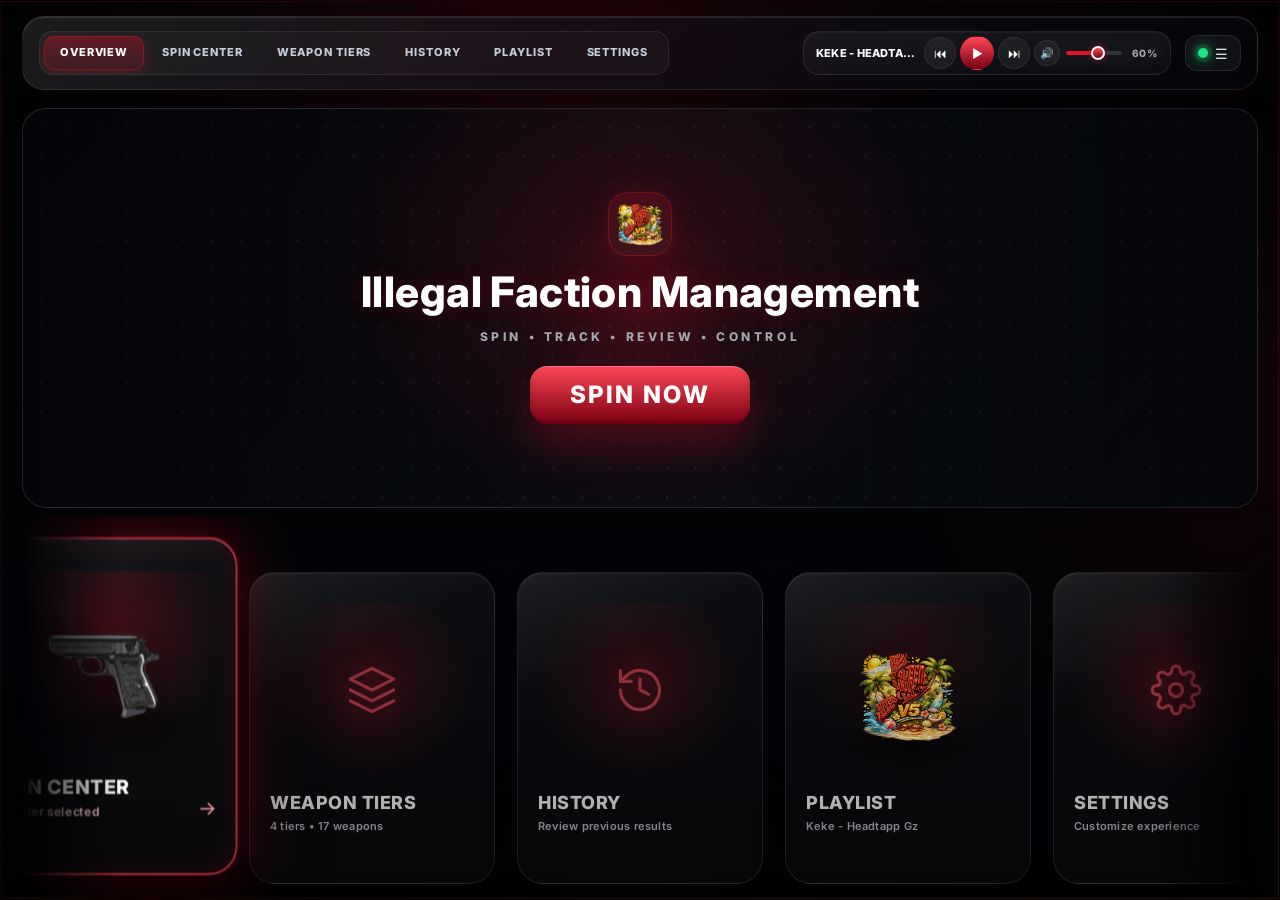
==== commit 8c47906a: "Update weapon catalog and rarity balancing" ====
--- a/index.html
+++ b/index.html
@@ -71,7 +71,7 @@
       <div class="cardGridOuter">
       <div class="cardGrid" id="cardGrid" role="listbox" aria-label="Main sections">
         <button class="homeCard homeCardMain active" data-view="spin" data-nav-id="play" style="--i:0" type="button" role="option" aria-selected="true" aria-current="true" aria-label="Play: Spin Center">
-          <div class="homeCardMedia"><img src="./Images/WEAPON_G45AV.png" alt=""></div>
+          <div class="homeCardMedia"><img src="./Images/WEAPON_PPK.png" alt=""></div>
           <div class="homeCardBody"><h3>Spin Center</h3><p id="homeSpinSub">Access your available spins</p><span class="cardArrow" aria-hidden="true">&#8594;</span></div>
         </button>
         <button class="homeCard" data-view="tiers" data-nav-id="weapon-tiers" style="--i:1" type="button" role="option" aria-selected="false" aria-current="false" aria-label="Weapon Tiers">
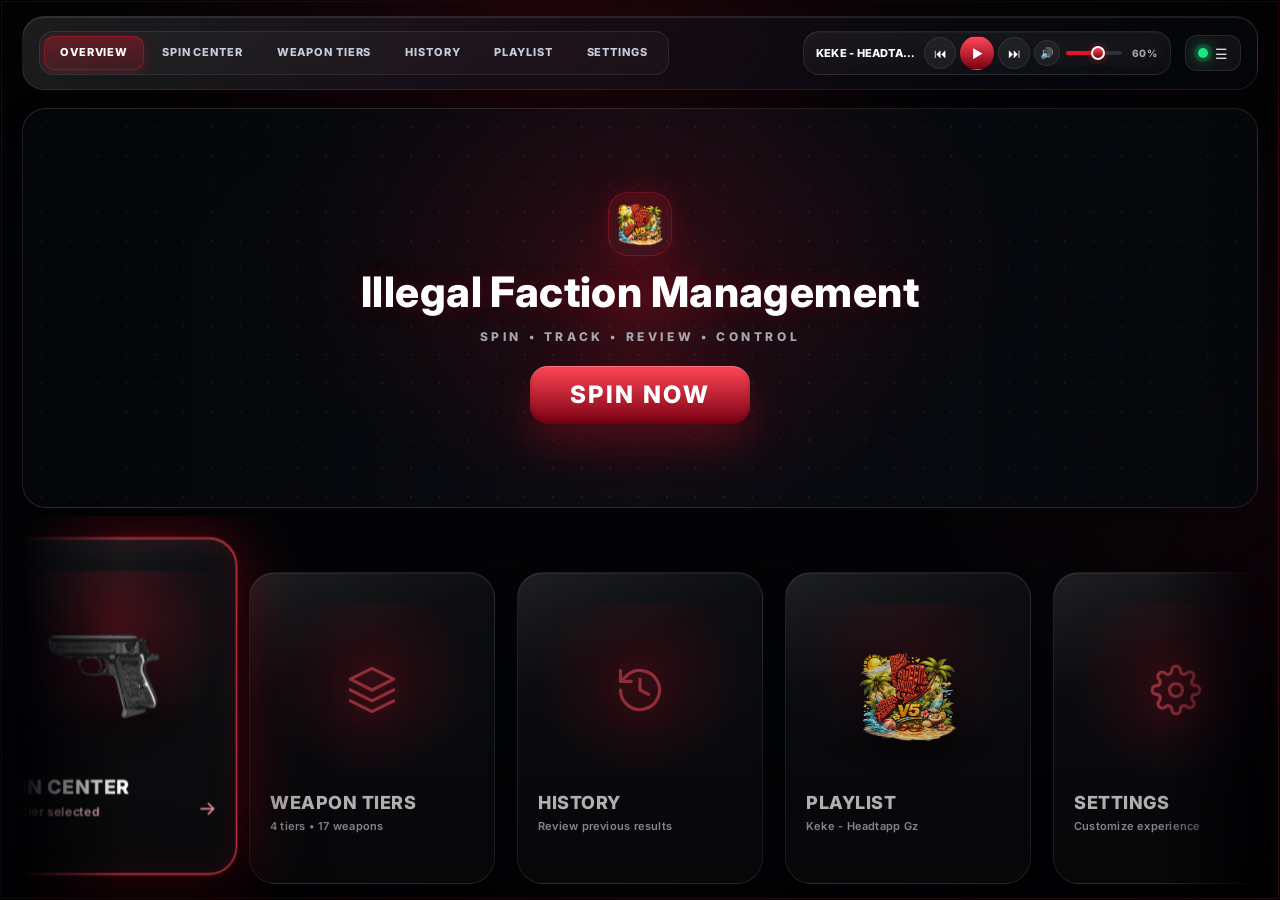
==== commit 48456f1a: "Bust cached app scripts" ====
--- a/index.html
+++ b/index.html
@@ -448,13 +448,13 @@
     </div>
   </div>
 </div>
-<script src="./js/data.js"></script>
-<script src="./js/app.js"></script>
-<script src="./js/spinner.js"></script>
-<script src="./js/history.js"></script>
-<script src="./js/playlist.js"></script>
-<script src="./js/navigation.js"></script>
-<script src="./js/settings.js"></script>
+<script src="./js/data.js?v=2"></script>
+<script src="./js/app.js?v=2"></script>
+<script src="./js/spinner.js?v=2"></script>
+<script src="./js/history.js?v=2"></script>
+<script src="./js/playlist.js?v=2"></script>
+<script src="./js/navigation.js?v=2"></script>
+<script src="./js/settings.js?v=2"></script>
 <script>
 initSettingsPanel();
 setTrack(state.trackIndex,{autoplay:false,resetTime:true});
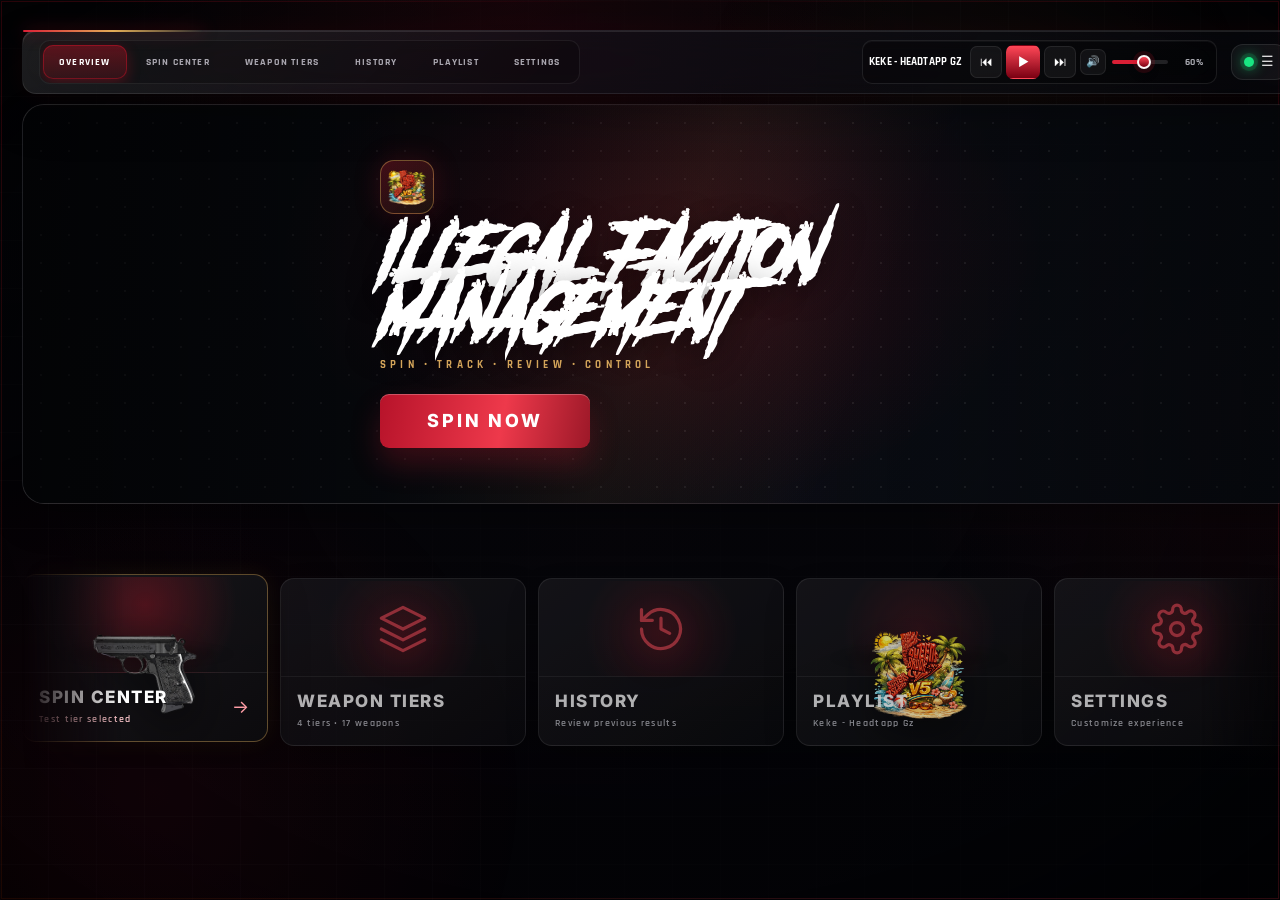
==== commit f9fc0b27: "Refresh weapon spins premium UI" ====
--- a/index.html
+++ b/index.html
@@ -7,9 +7,9 @@
 <link rel="preconnect" href="https://fonts.googleapis.com">
 <link rel="preconnect" href="https://fonts.gstatic.com" crossorigin>
 <link href="https://fonts.googleapis.com/css2?family=Inter:wght@400;500;600;700;800;900&family=Rajdhani:wght@400;600;700;800;900&display=swap" rel="stylesheet">
-<link rel="stylesheet" href="./css/main.css">
-<link rel="stylesheet" href="./css/animations.css">
-<link rel="stylesheet" href="./css/responsive.css">
+<link rel="stylesheet" href="./css/main.css?v=3">
+<link rel="stylesheet" href="./css/animations.css?v=3">
+<link rel="stylesheet" href="./css/responsive.css?v=3">
 </head>
 <body class="dark">
 <video id="bgVideo" class="pageBgVideo" autoplay muted playsinline><source src="Music1.mp4" type="video/mp4"><source src="./mp4/Music1.mp4" type="video/mp4"></video><div class="ambient"></div><div class="cinematicVignette"></div>
@@ -448,13 +448,13 @@
     </div>
   </div>
 </div>
-<script src="./js/data.js?v=2"></script>
-<script src="./js/app.js?v=2"></script>
-<script src="./js/spinner.js?v=2"></script>
-<script src="./js/history.js?v=2"></script>
-<script src="./js/playlist.js?v=2"></script>
-<script src="./js/navigation.js?v=2"></script>
-<script src="./js/settings.js?v=2"></script>
+<script src="./js/data.js?v=3"></script>
+<script src="./js/app.js?v=3"></script>
+<script src="./js/spinner.js?v=3"></script>
+<script src="./js/history.js?v=3"></script>
+<script src="./js/playlist.js?v=3"></script>
+<script src="./js/navigation.js?v=3"></script>
+<script src="./js/settings.js?v=3"></script>
 <script>
 initSettingsPanel();
 setTrack(state.trackIndex,{autoplay:false,resetTime:true});
--- a/css/main.css
+++ b/css/main.css
@@ -1674,3 +1674,62 @@
   .resultActions .settingBtn{min-width:0}
 }
 
+/* Premium command-room refresh */
+:root{
+  --bg:#070709;--bg2:#101014;--panelRgb:19,19,23;--panel2Rgb:11,11,14;
+  --line:rgba(255,255,255,.095);--lineStrong:rgba(255,255,255,.17);
+  --red:#d91f35;--red2:#74101d;--redBright:#ff5361;--gold:#e2ad57;
+  --radius-xl:20px;--radius-lg:14px;--radius-md:10px;--radius-sm:8px;
+  --shadow-lg:0 28px 70px rgba(0,0,0,.44);--shadow-md:0 16px 34px rgba(0,0,0,.30)
+}
+body{
+  background:linear-gradient(120deg,rgba(7,7,9,.98),rgba(16,9,13,.94) 52%,rgba(6,10,12,.98)),var(--bg);
+  font-family:Rajdhani,Inter,sans-serif;letter-spacing:.025em
+}
+body::after{opacity:.65;background:linear-gradient(rgba(255,255,255,.018) 1px,transparent 1px),linear-gradient(90deg,rgba(255,255,255,.014) 1px,transparent 1px),radial-gradient(circle at 76% 15%,rgba(226,173,87,.06),transparent 25%),radial-gradient(circle at 12% 88%,rgba(217,31,53,.10),transparent 28%);background-size:48px 48px,48px 48px,auto,auto}
+.main{padding:16px 22px 34px;max-width:1760px;margin:0 auto}
+.topbar{position:sticky;top:14px;z-index:20;min-height:62px;margin-bottom:24px;padding:9px 12px 9px 16px;border-radius:14px;border-color:rgba(255,255,255,.12);background:rgba(13,13,17,.84);box-shadow:0 18px 48px rgba(0,0,0,.34),inset 0 1px 0 rgba(255,255,255,.06)}
+.topbar::before{content:"";position:absolute;left:0;top:-1px;width:180px;height:2px;border-radius:2px;background:linear-gradient(90deg,var(--red),var(--gold),transparent);box-shadow:0 0 16px rgba(217,31,53,.55)}
+.topNav{gap:3px;padding:3px;border:1px solid rgba(255,255,255,.07);border-radius:11px;background:rgba(0,0,0,.20)}
+.topNav .navBtn{width:auto;min-height:36px;padding:0 15px;border-radius:8px;color:#aaa7b0;font-size:10px;letter-spacing:.12em}
+.topNav .navBtn:hover,.topNav .navBtn.active{background:linear-gradient(180deg,rgba(217,31,53,.34),rgba(217,31,53,.10));border-color:rgba(255,83,97,.45);box-shadow:0 0 18px rgba(217,31,53,.16)}
+.musicStack.compactPlayer{border-radius:10px;padding:4px 6px;background:rgba(0,0,0,.26)}
+.playerIconBtn{border-radius:7px}
+.pageBgVideo{opacity:.055;filter:brightness(.7) saturate(.7) contrast(1.15)}
+.ambient{background:radial-gradient(circle at 78% 8%,rgba(226,173,87,.07),transparent 22%),linear-gradient(180deg,rgba(4,4,7,.2),rgba(3,3,6,.84))}
+.hero{height:390px;border-radius:22px;border-color:rgba(255,255,255,.12);box-shadow:var(--shadow-lg);background:linear-gradient(115deg,rgba(13,13,17,.96),rgba(33,13,18,.72) 55%,rgba(10,18,20,.88))}
+.hero::after{content:"";position:absolute;inset:0;background:linear-gradient(110deg,transparent 35%,rgba(226,173,87,.075) 50%,transparent 66%);pointer-events:none}
+.heroShade{background:linear-gradient(90deg,rgba(0,0,0,.72),rgba(0,0,0,.18) 60%,rgba(0,0,0,.54))}
+.heroContent{align-items:flex-start;text-align:left;max-width:650px;padding:34px 44px}
+.heroLogo{width:54px;height:54px;border-radius:14px;border-color:rgba(226,173,87,.42);background:linear-gradient(145deg,rgba(217,31,53,.28),rgba(226,173,87,.08));box-shadow:0 0 28px rgba(217,31,53,.18)}
+.heroTitle{font-family:AnotherDanger,Rajdhani,sans-serif;font-size:clamp(38px,5vw,70px);line-height:.9;letter-spacing:.045em;text-transform:uppercase;text-shadow:0 8px 30px rgba(0,0,0,.42)}
+.heroSub{color:#d4a55a;font-size:11px;letter-spacing:.38em}.heroActions{justify-content:flex-start}
+.heroActions .launchBtn{min-width:210px;height:54px;border-radius:9px;font-size:18px;letter-spacing:.16em;background:linear-gradient(100deg,#b7132a,#ee394b 58%,#9c1828);box-shadow:0 16px 30px rgba(217,31,53,.24),inset 0 1px 0 rgba(255,255,255,.25)}
+.cardGridOuter{margin-top:18px;padding:0}.cardGrid{gap:12px;justify-content:stretch}
+.homeCard{height:168px;min-width:0;flex:1;border-radius:14px;border-color:rgba(255,255,255,.10);background:linear-gradient(145deg,rgba(26,25,30,.9),rgba(12,12,15,.9));box-shadow:var(--shadow-md)}
+.homeCard:hover,.homeCard.active{transform:translateY(-4px);border-color:rgba(226,173,87,.38);box-shadow:0 20px 38px rgba(0,0,0,.35),0 0 24px rgba(226,173,87,.08)}
+.homeCardMedia{height:96px;background:radial-gradient(circle at 50% 55%,rgba(217,31,53,.18),transparent 58%);border-bottom:1px solid rgba(255,255,255,.07)}
+.homeCardBody{padding:14px 16px}.homeCardBody h3{font-size:17px;letter-spacing:.09em}.homeCardBody p{font-size:10px;letter-spacing:.13em}
+.pageHeader,.viewHead{padding:6px 2px 20px;border-bottom:1px solid rgba(255,255,255,.08);margin-bottom:20px}.breadcrumb{color:#c99342;font-size:10px;letter-spacing:.18em}
+.pageTitle,.viewTitle{font-family:AnotherDanger,Rajdhani,sans-serif;font-size:42px;letter-spacing:.06em;text-transform:uppercase}.pageSubtitle{max-width:680px;color:#8f8c96;font-size:12px;letter-spacing:.06em}
+.tierCardRow{gap:10px}.tierCard{min-height:76px!important;border-radius:11px!important;background:linear-gradient(145deg,rgba(28,27,32,.88),rgba(12,12,15,.92))!important}.tierCard.active{border-color:rgba(226,173,87,.65)!important;background:linear-gradient(145deg,rgba(81,48,25,.34),rgba(31,17,20,.86))!important;box-shadow:0 12px 28px rgba(0,0,0,.24),0 0 20px rgba(226,173,87,.08)!important}.tierCard.active .tierCardName{color:#f0c778!important}
+.spinWorkspace{gap:14px}.workspacePanel,.panel,.settingsCard,.historySide,.historyTableBox{border-radius:14px;border-color:rgba(255,255,255,.105);background:linear-gradient(145deg,rgba(24,24,29,.92),rgba(11,11,14,.95));box-shadow:var(--shadow-md)}
+.workspacePanel{padding:18px}.panelHeading{font-size:11px;letter-spacing:.18em;color:#d6d1d5}.workspacePanel .panelHeading::before{content:"// ";color:var(--redBright)}
+.spinType,.chip,.themeBtn,.tierTab{border-radius:9px!important;background:rgba(255,255,255,.035)!important}.spinType.active{border-color:rgba(217,31,53,.7)!important;background:linear-gradient(145deg,rgba(217,31,53,.22),rgba(255,255,255,.035))!important;box-shadow:0 0 22px rgba(217,31,53,.12)!important}
+.spinType b{font-size:16px;letter-spacing:.11em}.spinType span{font-size:10px;letter-spacing:.11em}.poolSearch,.groupInput,.settingsInput{height:44px;border-radius:9px!important;background:rgba(0,0,0,.3)!important;border-color:rgba(255,255,255,.12)!important}.poolSearch:focus,.groupInput:focus,.settingsInput:focus{border-color:rgba(226,173,87,.62)!important;box-shadow:0 0 0 3px rgba(226,173,87,.10)!important}
+.poolRow{min-height:62px;padding:8px 10px;border-radius:9px;border-color:rgba(255,255,255,.055);background:rgba(255,255,255,.025)}.poolRow:hover{background:rgba(217,31,53,.08);border-color:rgba(217,31,53,.35)}.poolRowName{font-size:13px;letter-spacing:.06em}
+.card{border-radius:13px;border-color:rgba(255,255,255,.09);background:linear-gradient(145deg,rgba(25,24,29,.92),rgba(11,11,14,.96))}.cardInfo{padding:16px}.itemName{font-size:20px;letter-spacing:.06em}.itemCat{font-size:10px;letter-spacing:.12em;color:#9c98a1}.badge{border-radius:6px;min-height:21px;font-size:9px;letter-spacing:.12em}.legendary{color:#f4c463;box-shadow:0 0 15px rgba(226,173,87,.18)}
+.launchBtn.spinStageBtn{height:64px;border-radius:10px;font-size:22px}.sectionHead{padding-top:26px}.sectionHead h2{font-size:15px;letter-spacing:.16em}
+@media(max-width:1120px){.heroContent{padding:30px}.cardGrid{padding-left:0;padding-right:0}.homeCard{min-width:190px}}
+@media(max-width:760px){.main{padding:10px 12px 24px}.topbar{top:8px}.hero{height:350px}.heroContent{padding:24px 22px}.heroTitle{font-size:44px}.homeCard{height:188px}.pageTitle,.viewTitle{font-size:34px}}
+@media(max-width:900px){
+  .main{padding-left:14px;padding-right:14px}
+  .topbar{overflow:hidden}
+  .topNav{justify-content:flex-start;max-width:100%;overflow-x:auto;scrollbar-width:none}
+  .topNav::-webkit-scrollbar{display:none}
+  .topNav .navBtn{flex:0 0 auto;padding-left:12px;padding-right:12px}
+  .heroContent{max-width:100%;padding:28px 30px}
+  .heroTitle{max-width:100%;font-size:clamp(34px,7vw,58px);overflow-wrap:anywhere}
+  .heroSub{letter-spacing:.22em}
+}
+
